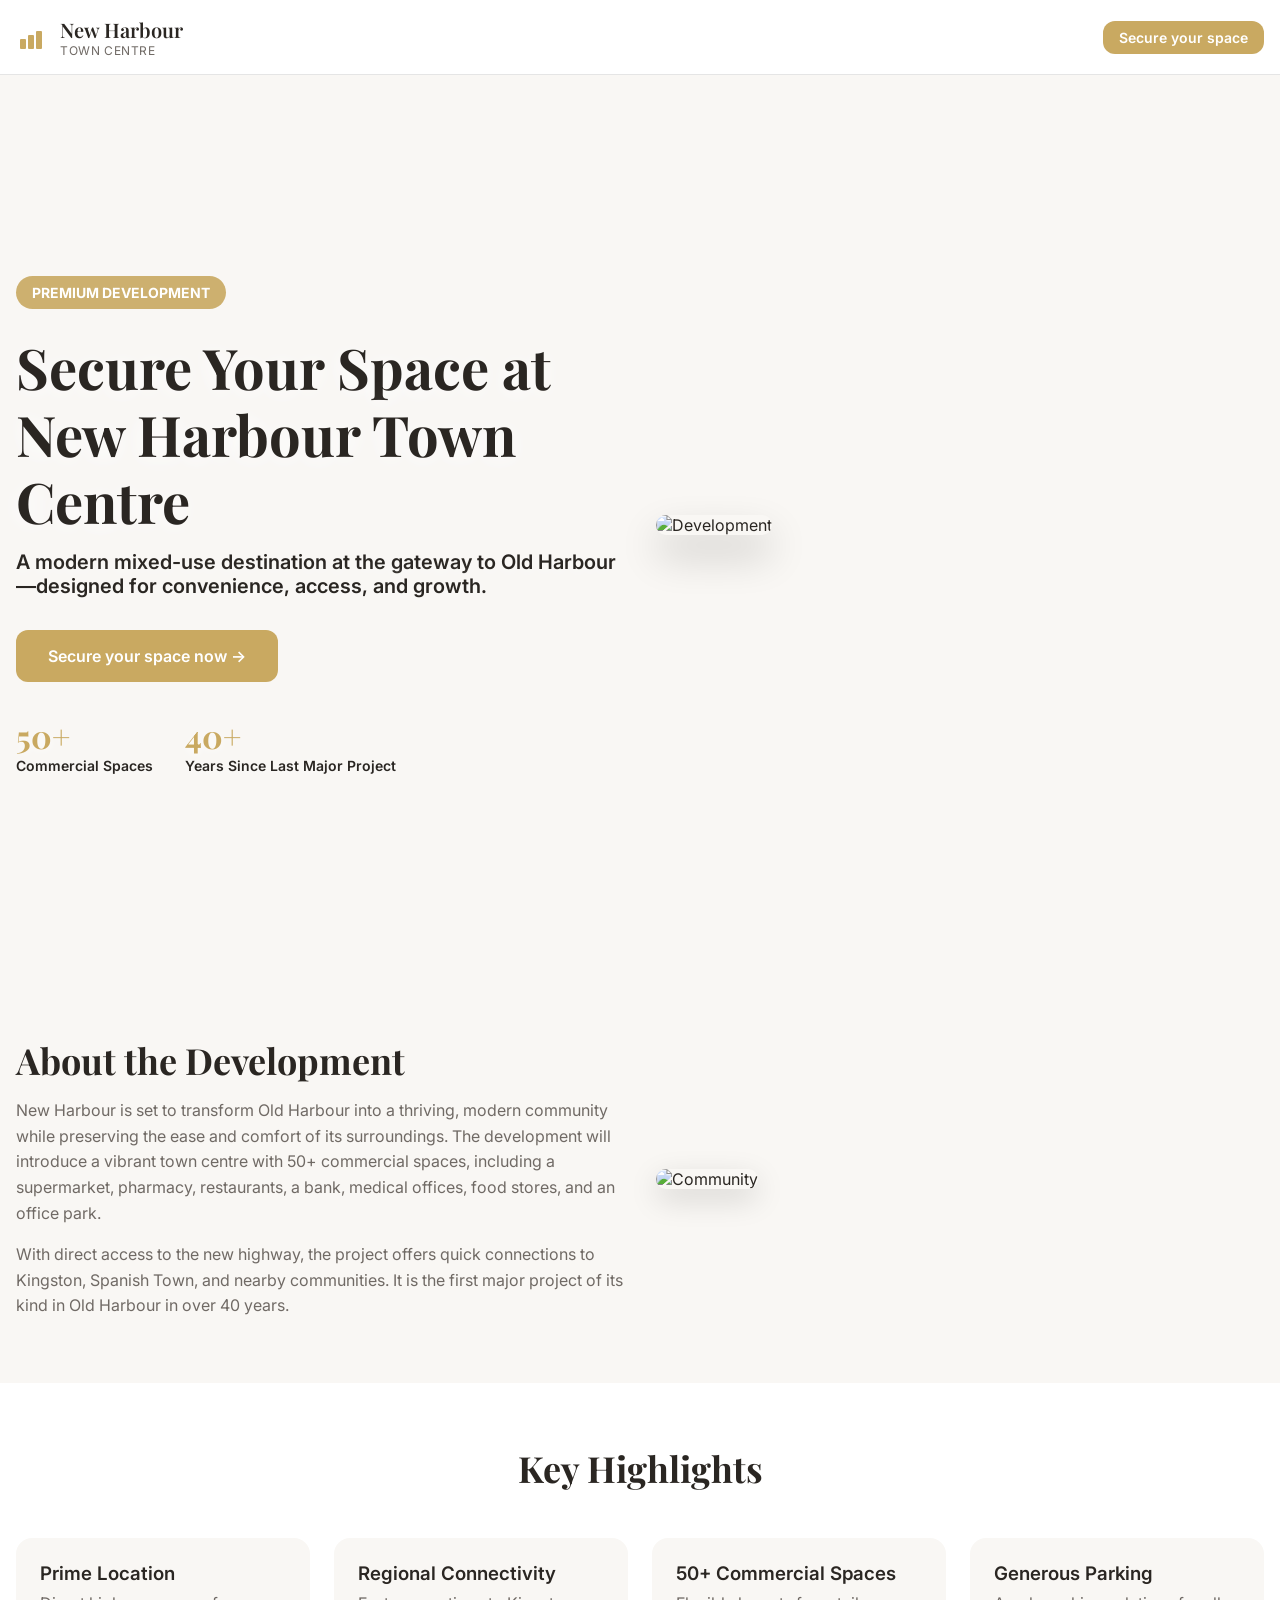
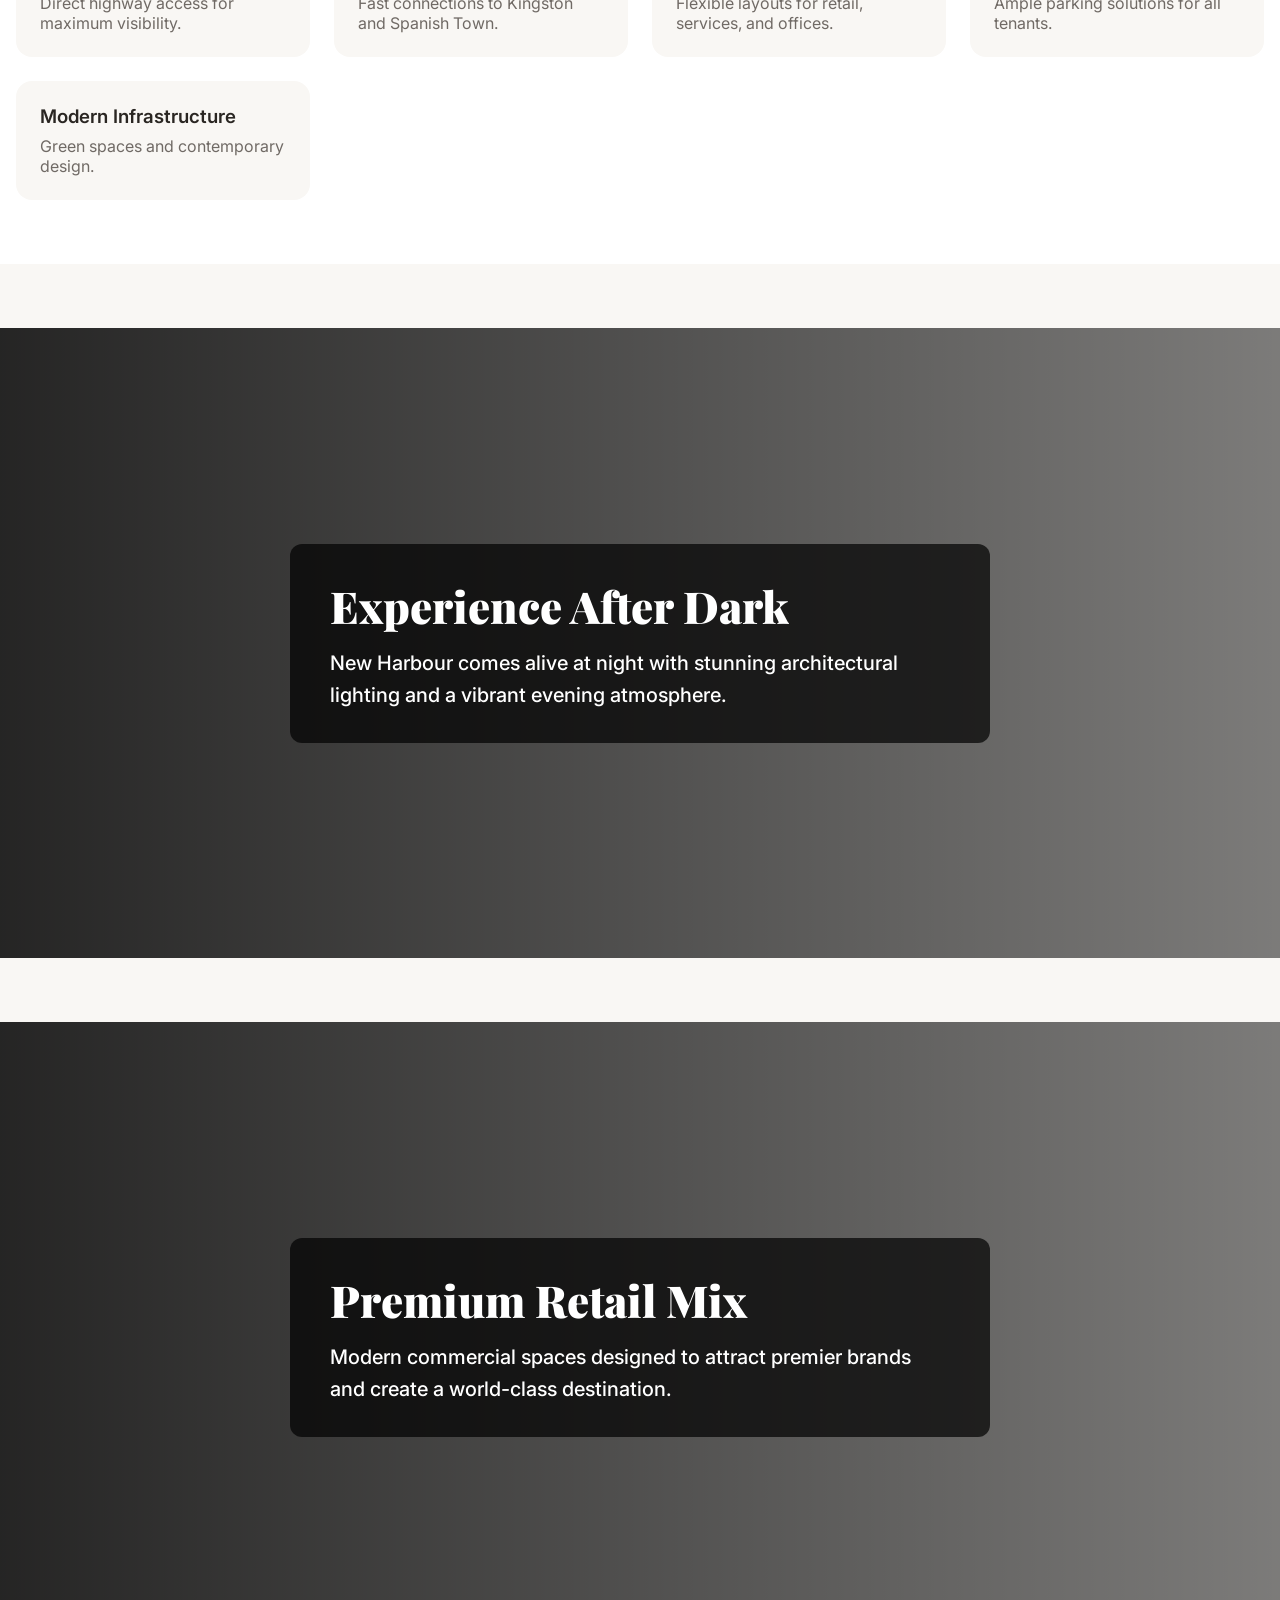
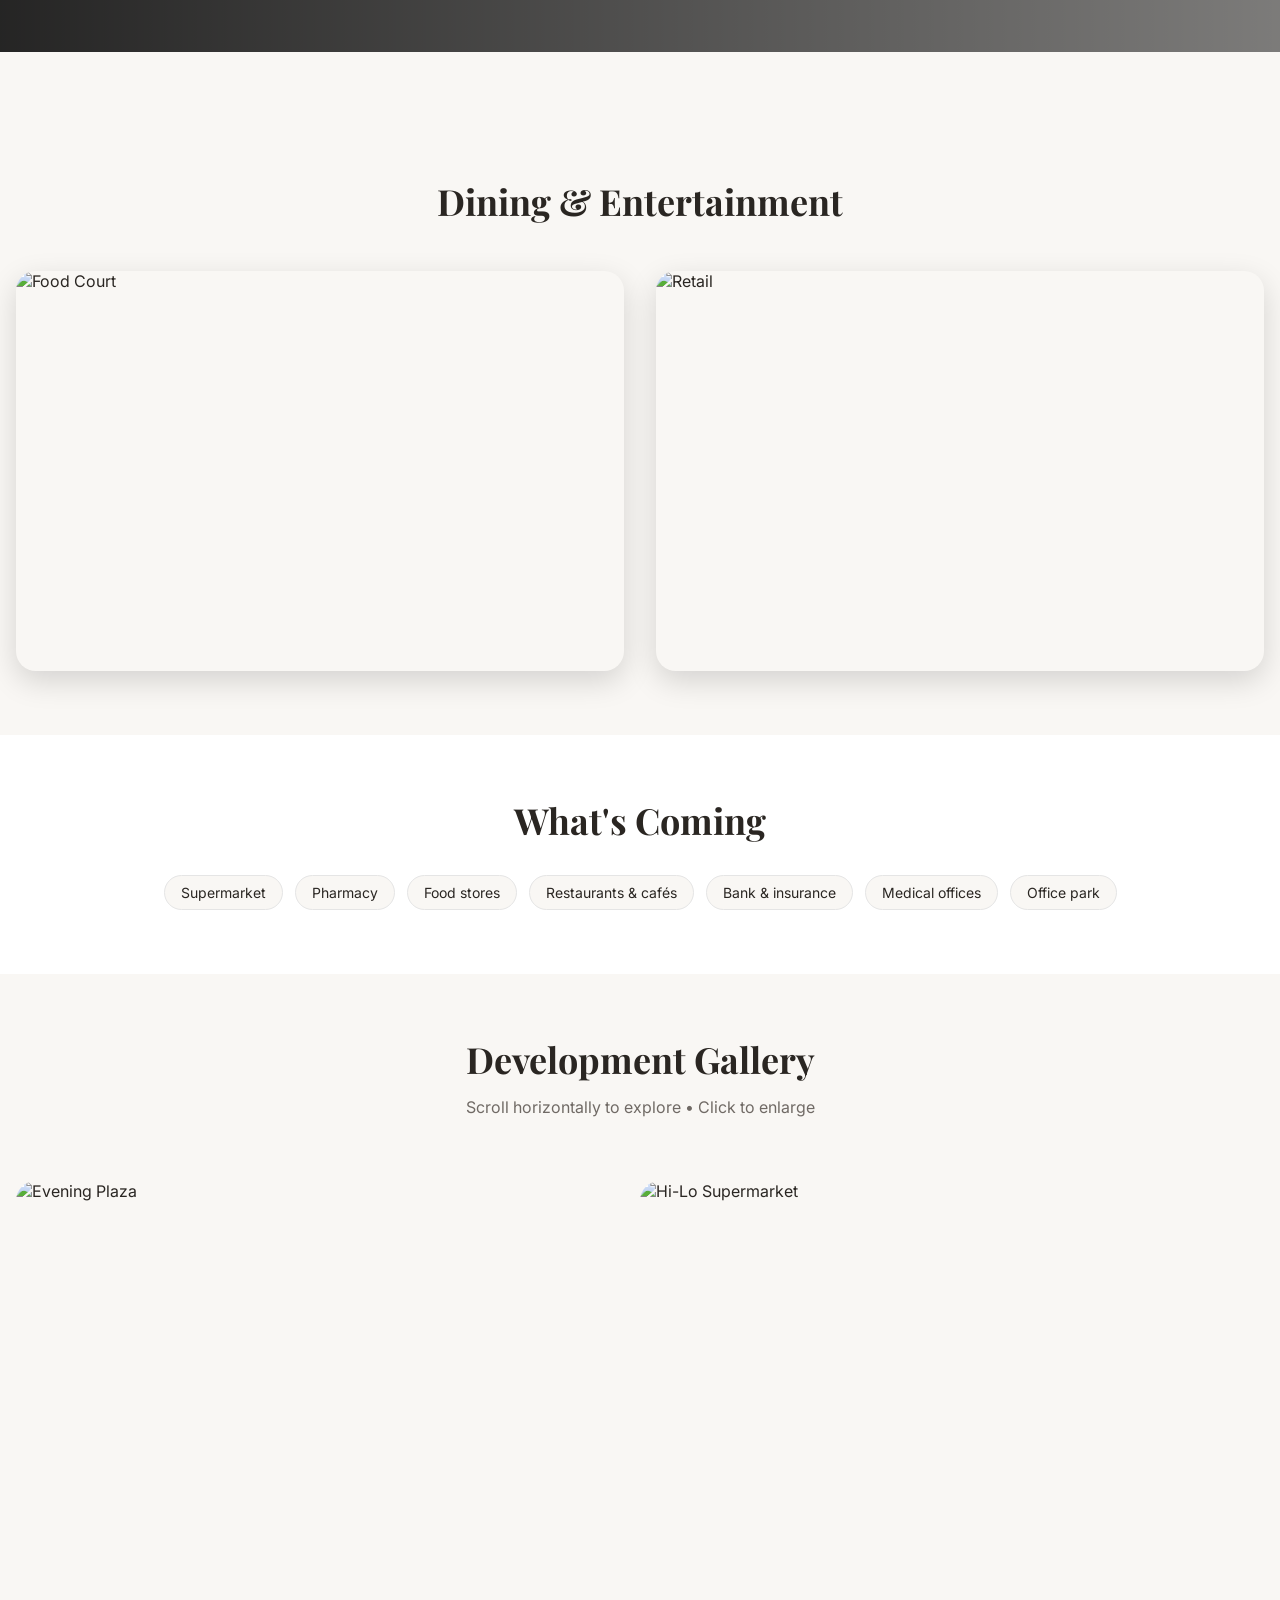
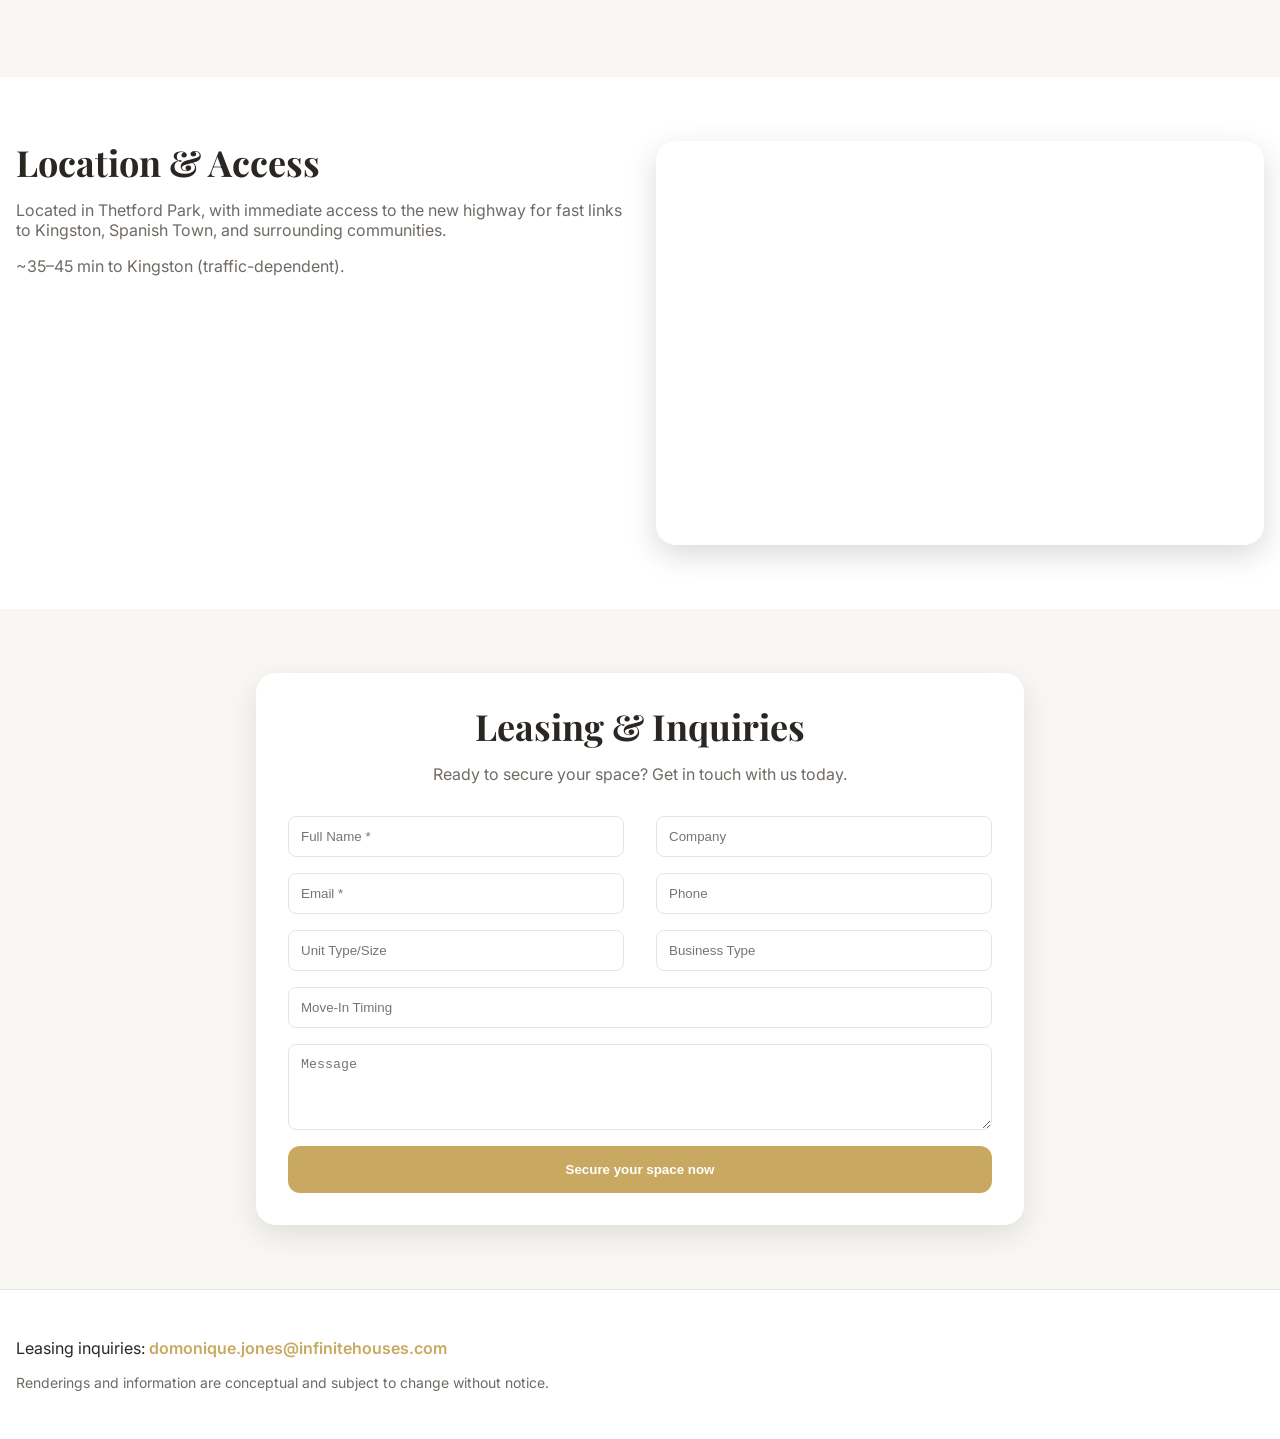
==== index.html @ b0fc3de8 "Rename new-harbour-clean-v3.html to index.html" ====
<!DOCTYPE html>
<html lang="en">
<head>
    <meta charset="UTF-8">
    <meta name="viewport" content="width=device-width, initial-scale=1.0">
    <title>New Harbour Town Centre</title>
    <script src="https://cdn.tailwindcss.com"></script>
    <script src="https://cdnjs.cloudflare.com/ajax/libs/gsap/3.12.2/gsap.min.js"></script>
    <script src="https://cdnjs.cloudflare.com/ajax/libs/gsap/3.12.2/ScrollTrigger.min.js"></script>
    <link href="https://fonts.googleapis.com/css2?family=Playfair+Display:wght@400;600;700&family=Inter:wght@400;500;600;700&display=swap" rel="stylesheet">
    <style>
        * { margin: 0; padding: 0; box-sizing: border-box; }
        body { font-family: 'Inter', sans-serif; background: #f9f7f4; color: #2a2622; overflow-x: hidden; }
        .hero { 
            background: linear-gradient(rgba(249,247,244,0.3), rgba(249,247,244,0.7)), url('https://i.imgur.com/bjuJBS6.jpeg');
            background-size: cover;
            background-position: center;
            min-height: 100vh;
            display: flex;
            align-items: center;
        }
        .container { max-width: 1280px; margin: 0 auto; padding: 0 1rem; }
        .btn { background: #c9a961; color: white; padding: 1rem 2rem; border-radius: 12px; text-decoration: none; display: inline-block; font-weight: 600; transition: all 0.3s; border: none; cursor: pointer; }
        .btn:hover { opacity: 0.9; transform: translateY(-2px); }
        .title { font-family: 'Playfair Display', serif; font-size: 2.5rem; font-weight: 700; margin-bottom: 1rem; line-height: 1.2; }
        @media (min-width: 768px) { .title { font-size: 3.5rem; } }
        .section { padding: 4rem 0; }
        .grid-2 { display: grid; gap: 2rem; grid-template-columns: 1fr; }
        @media (min-width: 768px) { .grid-2 { grid-template-columns: repeat(2, 1fr); } }
        
        .panoramic {
            position: relative;
            min-height: 70vh;
            background-size: cover;
            background-position: center;
            background-attachment: fixed;
            display: flex;
            align-items: center;
            margin: 4rem 0;
        }
        .panoramic::before {
            content: '';
            position: absolute;
            inset: 0;
            background: linear-gradient(to right, rgba(0,0,0,0.85), rgba(0,0,0,0.5));
        }
        .panoramic-content { 
            position: relative; 
            z-index: 2;
            animation: fadeInUp 1s ease-out;
            max-width: 800px;
            background: rgba(0, 0, 0, 0.85);
            padding: 2.5rem;
            border-radius: 16px;
        }
        .panoramic-content .title {
            font-size: 3rem;
            font-weight: 900;
            margin-bottom: 1rem;
            color: #FFFFFF;
            letter-spacing: -0.02em;
            line-height: 1.2;
        }
        .panoramic-content p {
            font-size: 1.4rem;
            line-height: 1.7;
            font-weight: 500;
            color: #FFFFFF;
        }
        @keyframes fadeInUp {
            from {
                opacity: 0;
                transform: translateY(30px);
            }
            to {
                opacity: 1;
                transform: translateY(0);
            }
        }
        
        .scroll-gallery {
            display: flex;
            gap: 1.5rem;
            overflow-x: auto;
            scroll-behavior: smooth;
            padding: 2rem 0;
            scrollbar-width: thin;
            scrollbar-color: #c9a961 #f9f7f4;
        }
        .scroll-gallery::-webkit-scrollbar { height: 8px; }
        .scroll-gallery::-webkit-scrollbar-track { background: #f9f7f4; border-radius: 10px; }
        .scroll-gallery::-webkit-scrollbar-thumb { background: #c9a961; border-radius: 10px; }
        
        .gallery-item {
            flex: 0 0 auto;
            width: 600px;
            height: 400px;
            border-radius: 20px;
            overflow: hidden;
            cursor: pointer;
            transition: transform 0.3s;
        }
        .gallery-item:hover { transform: scale(1.02); }
        .gallery-item img { width: 100%; height: 100%; object-fit: cover; }
        
        .lightbox {
            position: fixed;
            top: 0;
            left: 0;
            width: 100%;
            height: 100%;
            background: rgba(0,0,0,0.95);
            display: none;
            align-items: center;
            justify-content: center;
            z-index: 1000;
        }
        .lightbox.active { display: flex; }
        .lightbox img { max-width: 95vw; max-height: 95vh; border-radius: 12px; }
        .close-lightbox {
            position: absolute;
            top: 2rem;
            right: 2rem;
            background: white;
            color: #2a2622;
            border: none;
            padding: 0.75rem 1.5rem;
            border-radius: 8px;
            cursor: pointer;
            font-weight: 600;
        }
    </style>
</head>
<body>
    <header style="position: sticky; top: 0; z-index: 50; background: rgba(255,255,255,0.95); backdrop-filter: blur(10px); border-bottom: 1px solid #e5e5e5;">
        <div class="container" style="display: flex; justify-content: space-between; align-items: center; padding-top: 1rem; padding-bottom: 1rem;">
            <div style="display: flex; align-items: center; gap: 0.75rem;">
                <svg width="32" height="32" viewBox="0 0 32 32" fill="#c9a961">
                    <rect x="4" y="18" width="6" height="10" rx="1"/>
                    <rect x="12" y="14" width="6" height="14" rx="1"/>
                    <rect x="20" y="10" width="6" height="18" rx="1"/>
                </svg>
                <div>
                    <div style="font-family: 'Playfair Display', serif; font-size: 1.25rem; font-weight: 600;">New Harbour</div>
                    <div style="font-size: 0.75rem; color: #706a65; text-transform: uppercase; letter-spacing: 0.05em;">Town Centre</div>
                </div>
            </div>
            <a href="#inquire" class="btn" style="padding: 0.5rem 1rem; font-size: 0.875rem;">Secure your space</a>
        </div>
    </header>

    <section class="hero">
        <div class="container">
            <div class="grid-2" style="align-items: center;">
                <div>
                    <span style="display: inline-block; background: rgba(201,169,97,0.9); color: white; padding: 0.5rem 1rem; border-radius: 20px; font-size: 0.875rem; font-weight: 700; margin-bottom: 1.5rem;">PREMIUM DEVELOPMENT</span>
                    <h1 class="title" style="color: #2a2622; text-shadow: 0 2px 20px rgba(255,255,255,0.9), 0 4px 40px rgba(255,255,255,0.8);">Secure Your Space at New Harbour Town Centre</h1>
                    <p style="font-size: 1.25rem; color: #2a2622; margin-bottom: 2rem; text-shadow: 0 2px 15px rgba(255,255,255,0.9), 0 4px 30px rgba(255,255,255,0.8); font-weight: 600;">A modern mixed-use destination at the gateway to Old Harbour—designed for convenience, access, and growth.</p>
                    <a href="#inquire" class="btn">Secure your space now →</a>
                    <div style="display: flex; gap: 2rem; margin-top: 2rem; flex-wrap: wrap;">
                        <div><div style="font-size: 2rem; font-weight: 700; color: #c9a961; font-family: 'Playfair Display', serif; text-shadow: 0 2px 10px rgba(255,255,255,0.8);">50+</div><div style="font-size: 0.875rem; color: #2a2622; font-weight: 600; text-shadow: 0 1px 8px rgba(255,255,255,0.9);">Commercial Spaces</div></div>
                        <div><div style="font-size: 2rem; font-weight: 700; color: #c9a961; font-family: 'Playfair Display', serif; text-shadow: 0 2px 10px rgba(255,255,255,0.8);">40+</div><div style="font-size: 0.875rem; color: #2a2622; font-weight: 600; text-shadow: 0 1px 8px rgba(255,255,255,0.9);">Years Since Last Major Project</div></div>
                    </div>
                </div>
                <div>
                    <img src="https://i.imgur.com/bjuJBS6.jpeg" alt="Development" style="width: 100%; height: auto; border-radius: 20px; box-shadow: 0 20px 40px rgba(0,0,0,0.2);">
                </div>
            </div>
        </div>
    </section>

    <section id="about" class="section">
        <div class="container">
            <div class="grid-2" style="align-items: center;">
                <div>
                    <h2 class="title" style="font-size: 2.25rem;">About the Development</h2>
                    <p style="color: #706a65; margin-bottom: 1rem; line-height: 1.6;">New Harbour is set to transform Old Harbour into a thriving, modern community while preserving the ease and comfort of its surroundings. The development will introduce a vibrant town centre with 50+ commercial spaces, including a supermarket, pharmacy, restaurants, a bank, medical offices, food stores, and an office park.</p>
                    <p style="color: #706a65; line-height: 1.6;">With direct access to the new highway, the project offers quick connections to Kingston, Spanish Town, and nearby communities. It is the first major project of its kind in Old Harbour in over 40 years.</p>
                </div>
                <div>
                    <img src="https://i.imgur.com/dpBvlhc.jpeg" alt="Community" style="width: 100%; height: 400px; object-fit: cover; border-radius: 20px; box-shadow: 0 10px 30px rgba(0,0,0,0.15);">
                </div>
            </div>
        </div>
    </section>

    <section class="section" style="background: white;">
        <div class="container">
            <h2 class="title" style="text-align: center; font-size: 2.25rem; margin-bottom: 3rem;">Key Highlights</h2>
            <div style="display: grid; gap: 1.5rem; grid-template-columns: repeat(auto-fit, minmax(280px, 1fr));">
                <div style="background: #f9f7f4; padding: 1.5rem; border-radius: 16px;"><h3 style="font-weight: 600; margin-bottom: 0.5rem;">Prime Location</h3><p style="color: #706a65;">Direct highway access for maximum visibility.</p></div>
                <div style="background: #f9f7f4; padding: 1.5rem; border-radius: 16px;"><h3 style="font-weight: 600; margin-bottom: 0.5rem;">Regional Connectivity</h3><p style="color: #706a65;">Fast connections to Kingston and Spanish Town.</p></div>
                <div style="background: #f9f7f4; padding: 1.5rem; border-radius: 16px;"><h3 style="font-weight: 600; margin-bottom: 0.5rem;">50+ Commercial Spaces</h3><p style="color: #706a65;">Flexible layouts for retail, services, and offices.</p></div>
                <div style="background: #f9f7f4; padding: 1.5rem; border-radius: 16px;"><h3 style="font-weight: 600; margin-bottom: 0.5rem;">Generous Parking</h3><p style="color: #706a65;">Ample parking solutions for all tenants.</p></div>
                <div style="background: #f9f7f4; padding: 1.5rem; border-radius: 16px;"><h3 style="font-weight: 600; margin-bottom: 0.5rem;">Modern Infrastructure</h3><p style="color: #706a65;">Green spaces and contemporary design.</p></div>
            </div>
        </div>
    </section>

    <section class="panoramic" style="background-image: url('https://i.imgur.com/SO4q2fN.jpeg');">
        <div class="panoramic-overlay"></div>
        <div class="container" style="position: relative; z-index: 2;">
            <div style="background: rgba(0,0,0,0.7); padding: 2rem 2.5rem; border-radius: 12px; max-width: 700px; display: inline-block;">
                <h2 style="font-family: 'Playfair Display', serif; font-size: 2.75rem; font-weight: 900; margin-bottom: 0.75rem; color: #FFFFFF;">Experience After Dark</h2>
                <p style="font-size: 1.25rem; line-height: 1.6; font-weight: 500; color: #FFFFFF;">New Harbour comes alive at night with stunning architectural lighting and a vibrant evening atmosphere.</p>
            </div>
        </div>
    </section>

    <section class="panoramic" style="background-image: url('https://i.imgur.com/4U3v3LO.jpeg');">
        <div class="panoramic-overlay"></div>
        <div class="container" style="position: relative; z-index: 2;">
            <div style="background: rgba(0,0,0,0.7); padding: 2rem 2.5rem; border-radius: 12px; max-width: 700px; display: inline-block;">
                <h2 style="font-family: 'Playfair Display', serif; font-size: 2.75rem; font-weight: 900; margin-bottom: 0.75rem; color: #FFFFFF;">Premium Retail Mix</h2>
                <p style="font-size: 1.25rem; line-height: 1.6; font-weight: 500; color: #FFFFFF;">Modern commercial spaces designed to attract premier brands and create a world-class destination.</p>
            </div>
        </div>
    </section>

    <section class="section">
        <div class="container">
            <h2 class="title" style="text-align: center; font-size: 2.25rem; margin-bottom: 3rem;">Dining & Entertainment</h2>
            <div class="grid-2">
                <div style="border-radius: 20px; overflow: hidden; box-shadow: 0 10px 30px rgba(0,0,0,0.15);">
                    <img src="https://i.imgur.com/sShbGdZ.png" alt="Food Court" style="width: 100%; height: 100%; object-fit: cover; min-height: 400px;">
                </div>
                <div style="border-radius: 20px; overflow: hidden; box-shadow: 0 10px 30px rgba(0,0,0,0.15);">
                    <img src="https://i.imgur.com/ctjpI7V.jpeg" alt="Retail" style="width: 100%; height: 100%; object-fit: cover; min-height: 400px;">
                </div>
            </div>
        </div>
    </section>

    <section class="section" style="background: white;">
        <div class="container">
            <h2 class="title" style="text-align: center; font-size: 2.25rem; margin-bottom: 2rem;">What's Coming</h2>
            <div style="display: flex; flex-wrap: wrap; justify-content: center; gap: 0.75rem;">
                <span style="background: #f9f7f4; padding: 0.5rem 1rem; border-radius: 20px; font-size: 0.875rem; border: 1px solid #e5e5e5;">Supermarket</span>
                <span style="background: #f9f7f4; padding: 0.5rem 1rem; border-radius: 20px; font-size: 0.875rem; border: 1px solid #e5e5e5;">Pharmacy</span>
                <span style="background: #f9f7f4; padding: 0.5rem 1rem; border-radius: 20px; font-size: 0.875rem; border: 1px solid #e5e5e5;">Food stores</span>
                <span style="background: #f9f7f4; padding: 0.5rem 1rem; border-radius: 20px; font-size: 0.875rem; border: 1px solid #e5e5e5;">Restaurants & cafés</span>
                <span style="background: #f9f7f4; padding: 0.5rem 1rem; border-radius: 20px; font-size: 0.875rem; border: 1px solid #e5e5e5;">Bank & insurance</span>
                <span style="background: #f9f7f4; padding: 0.5rem 1rem; border-radius: 20px; font-size: 0.875rem; border: 1px solid #e5e5e5;">Medical offices</span>
                <span style="background: #f9f7f4; padding: 0.5rem 1rem; border-radius: 20px; font-size: 0.875rem; border: 1px solid #e5e5e5;">Office park</span>
            </div>
        </div>
    </section>

    <section id="gallery" class="section">
        <div class="container">
            <h2 class="title" style="text-align: center; font-size: 2.25rem; margin-bottom: 1rem;">Development Gallery</h2>
            <p style="text-align: center; color: #706a65; margin-bottom: 2rem;">Scroll horizontally to explore • Click to enlarge</p>
            <div class="scroll-gallery">
                <div class="gallery-item" onclick="openLightbox(0)"><img src="https://i.imgur.com/XNMHFIQ.png" alt="Evening Plaza"></div>
                <div class="gallery-item" onclick="openLightbox(1)"><img src="https://i.imgur.com/SRapfPJ.jpeg" alt="Hi-Lo Supermarket"></div>
                <div class="gallery-item" onclick="openLightbox(2)"><img src="https://i.imgur.com/BZzrTht.png" alt="Restaurant Area"></div>
                <div class="gallery-item" onclick="openLightbox(3)"><img src="https://i.imgur.com/0p8kYIY.jpeg" alt="Retail Plaza"></div>
                <div class="gallery-item" onclick="openLightbox(4)"><img src="https://i.imgur.com/E1qkv7E.jpeg" alt="Commercial Walkway"></div>
                <div class="gallery-item" onclick="openLightbox(5)"><img src="https://i.imgur.com/nNzG443.png" alt="Food Court"></div>
                <div class="gallery-item" onclick="openLightbox(6)"><img src="https://i.imgur.com/SO4q2fN.jpeg" alt="Night View"></div>
                <div class="gallery-item" onclick="openLightbox(7)"><img src="https://i.imgur.com/4U3v3LO.jpeg" alt="Retail Mix"></div>
                <div class="gallery-item" onclick="openLightbox(8)"><img src="https://i.imgur.com/sShbGdZ.png" alt="Food Court Evening"></div>
                <div class="gallery-item" onclick="openLightbox(9)"><img src="https://i.imgur.com/ctjpI7V.jpeg" alt="Retail Evening"></div>
                <div class="gallery-item" onclick="openLightbox(10)"><img src="https://i.imgur.com/dpBvlhc.jpeg" alt="Community"></div>
            </div>
        </div>
    </section>

    <section class="section" style="background: white;">
        <div class="container">
            <div class="grid-2">
                <div>
                    <h2 class="title" style="font-size: 2.25rem;">Location & Access</h2>
                    <p style="color: #706a65; margin-bottom: 1rem;">Located in Thetford Park, with immediate access to the new highway for fast links to Kingston, Spanish Town, and surrounding communities.</p>
                    <p style="color: #706a65;">~35–45 min to Kingston (traffic-dependent).</p>
                </div>
                <div style="border-radius: 20px; overflow: hidden; box-shadow: 0 10px 30px rgba(0,0,0,0.15);">
                    <iframe width="100%" height="400" style="border: 0;" src="https://www.google.com/maps/embed?pb=!1m18!1m12!1m3!1d15293!2d-76.9!3d17.95!2m3!1f0!2f0!3f0!3m2!1i1024!2i768!4f13.1!3m3!1m2!1s0x8edb3e123456789%3A0x123456789!2sOld%20Harbour%2C%20Jamaica!5e0!3m2!1sen!2sus"></iframe>
                </div>
            </div>
        </div>
    </section>

    <section id="inquire" class="section">
        <div class="container" style="max-width: 800px;">
            <div style="background: white; padding: 2rem; border-radius: 20px; box-shadow: 0 10px 30px rgba(0,0,0,0.1);">
                <h2 class="title" style="text-align: center; font-size: 2.25rem;">Leasing & Inquiries</h2>
                <p style="text-align: center; color: #706a65; margin-bottom: 2rem;">Ready to secure your space? Get in touch with us today.</p>
                <form style="display: grid; gap: 1rem;">
                    <div class="grid-2">
                        <input type="text" placeholder="Full Name *" required style="padding: 0.75rem; border: 1px solid #e5e5e5; border-radius: 8px;">
                        <input type="text" placeholder="Company" style="padding: 0.75rem; border: 1px solid #e5e5e5; border-radius: 8px;">
                    </div>
                    <div class="grid-2">
                        <input type="email" placeholder="Email *" required style="padding: 0.75rem; border: 1px solid #e5e5e5; border-radius: 8px;">
                        <input type="tel" placeholder="Phone" style="padding: 0.75rem; border: 1px solid #e5e5e5; border-radius: 8px;">
                    </div>
                    <div class="grid-2">
                        <input type="text" placeholder="Unit Type/Size" style="padding: 0.75rem; border: 1px solid #e5e5e5; border-radius: 8px;">
                        <input type="text" placeholder="Business Type" style="padding: 0.75rem; border: 1px solid #e5e5e5; border-radius: 8px;">
                    </div>
                    <input type="text" placeholder="Move-In Timing" style="padding: 0.75rem; border: 1px solid #e5e5e5; border-radius: 8px;">
                    <textarea placeholder="Message" rows="4" style="padding: 0.75rem; border: 1px solid #e5e5e5; border-radius: 8px;"></textarea>
                    <button type="submit" class="btn">Secure your space now</button>
                </form>
            </div>
        </div>
    </section>

    <footer style="background: white; padding: 3rem 0; border-top: 1px solid #e5e5e5;">
        <div class="container">
            <p style="margin-bottom: 1rem;">Leasing inquiries: <a href="mailto:domonique.jones@infinitehouses.com" style="color: #c9a961; font-weight: 600; text-decoration: none;">domonique.jones@infinitehouses.com</a></p>
            <p style="font-size: 0.875rem; color: #706a65;">Renderings and information are conceptual and subject to change without notice.</p>
        </div>
    </footer>

    <div id="lightbox" class="lightbox" onclick="closeLightbox()">
        <button class="close-lightbox" onclick="closeLightbox()">Close ✕</button>
        <img id="lightboxImg" src="" alt="Gallery">
    </div>

    <script>
        const images = [
            'https://i.imgur.com/XNMHFIQ.png',
            'https://i.imgur.com/SRapfPJ.jpeg',
            'https://i.imgur.com/BZzrTht.png',
            'https://i.imgur.com/0p8kYIY.jpeg',
            'https://i.imgur.com/E1qkv7E.jpeg',
            'https://i.imgur.com/nNzG443.png',
            'https://i.imgur.com/SO4q2fN.jpeg',
            'https://i.imgur.com/4U3v3LO.jpeg',
            'https://i.imgur.com/sShbGdZ.png',
            'https://i.imgur.com/ctjpI7V.jpeg',
            'https://i.imgur.com/dpBvlhc.jpeg'
        ];

        function openLightbox(i) {
            document.getElementById('lightbox').classList.add('active');
            document.getElementById('lightboxImg').src = images[i];
        }

        function closeLightbox() {
            document.getElementById('lightbox').classList.remove('active');
        }

        document.addEventListener('keydown', (e) => {
            if (e.key === 'Escape') closeLightbox();
        });

        document.querySelectorAll('a[href^="#"]').forEach(a => {
            a.addEventListener('click', function (e) {
                e.preventDefault();
                const t = document.querySelector(this.getAttribute('href'));
                if (t) t.scrollIntoView({ behavior: 'smooth' });
            });
        });

        if (typeof gsap !== 'undefined' && typeof ScrollTrigger !== 'undefined') {
            gsap.registerPlugin(ScrollTrigger);
            window.addEventListener('load', () => {
                // Parallax más pronunciado en secciones panorámicas
                gsap.utils.toArray('.panoramic').forEach(section => {
                    gsap.to(section, {
                        backgroundPositionY: '30%',
                        ease: 'none',
                        scrollTrigger: {
                            trigger: section,
                            start: 'top bottom',
                            end: 'bottom top',
                            scrub: 1
                        }
                    });
                });

                // Fade in para el contenido de las secciones panorámicas
                gsap.utils.toArray('.panoramic-content').forEach(content => {
                    gsap.from(content, {
                        y: 80,
                        opacity: 0,
                        duration: 1.2,
                        ease: 'power3.out',
                        scrollTrigger: {
                            trigger: content,
                            start: 'top 80%',
                            toggleActions: 'play none none reverse'
                        }
                    });
                });
            });
        }
    </script>
</body>
</html>
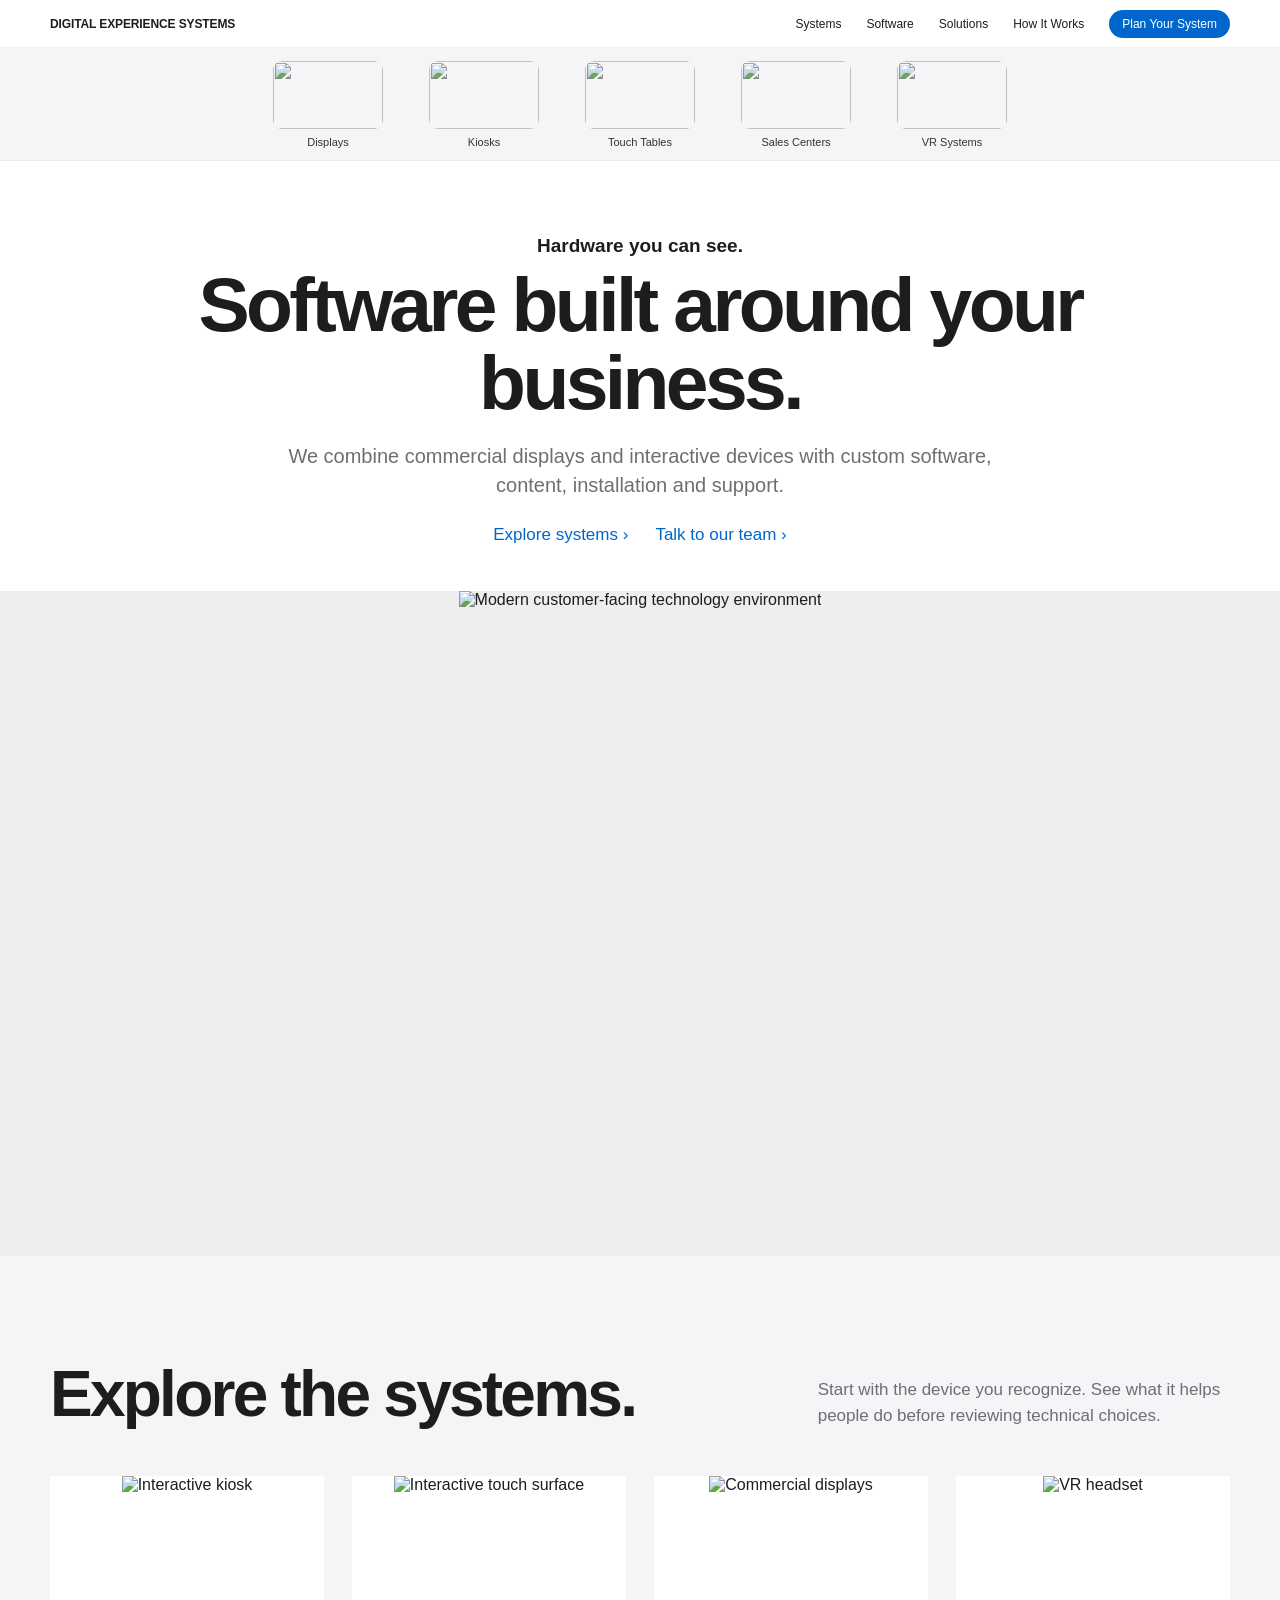
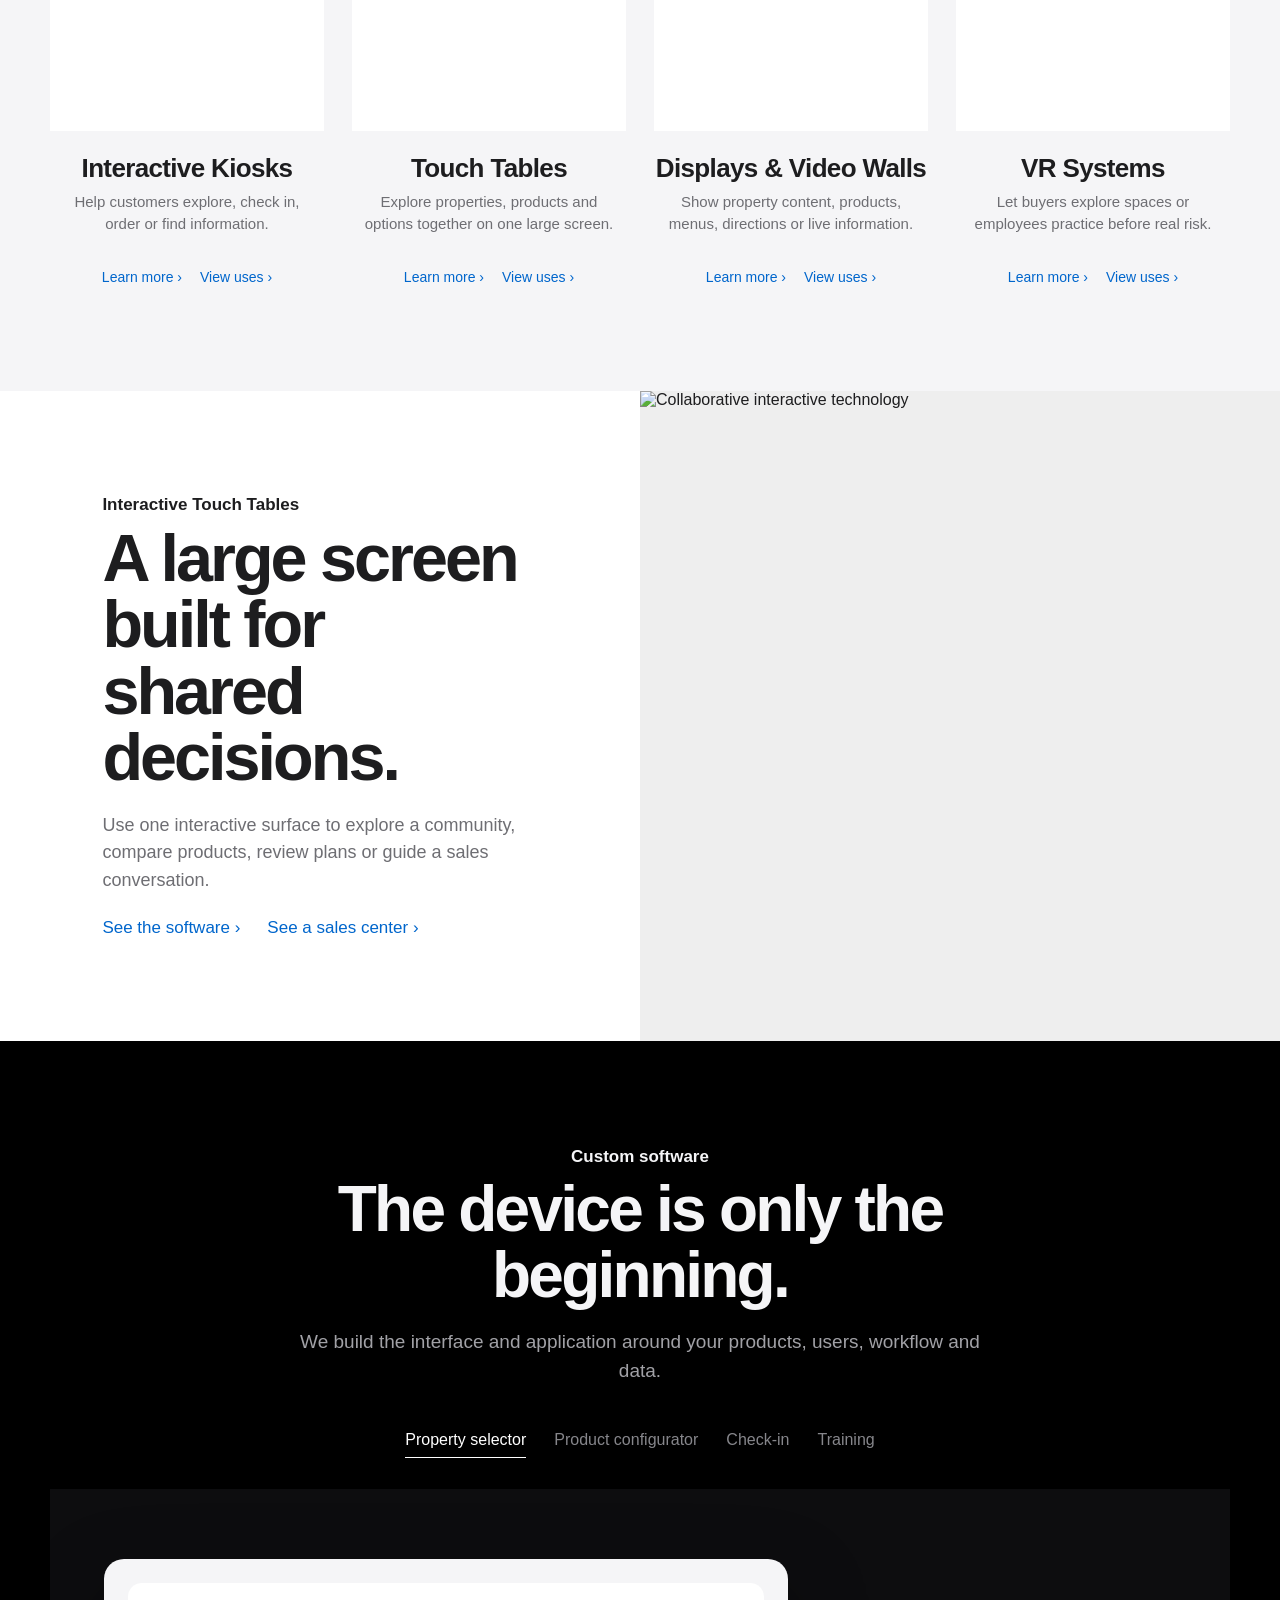
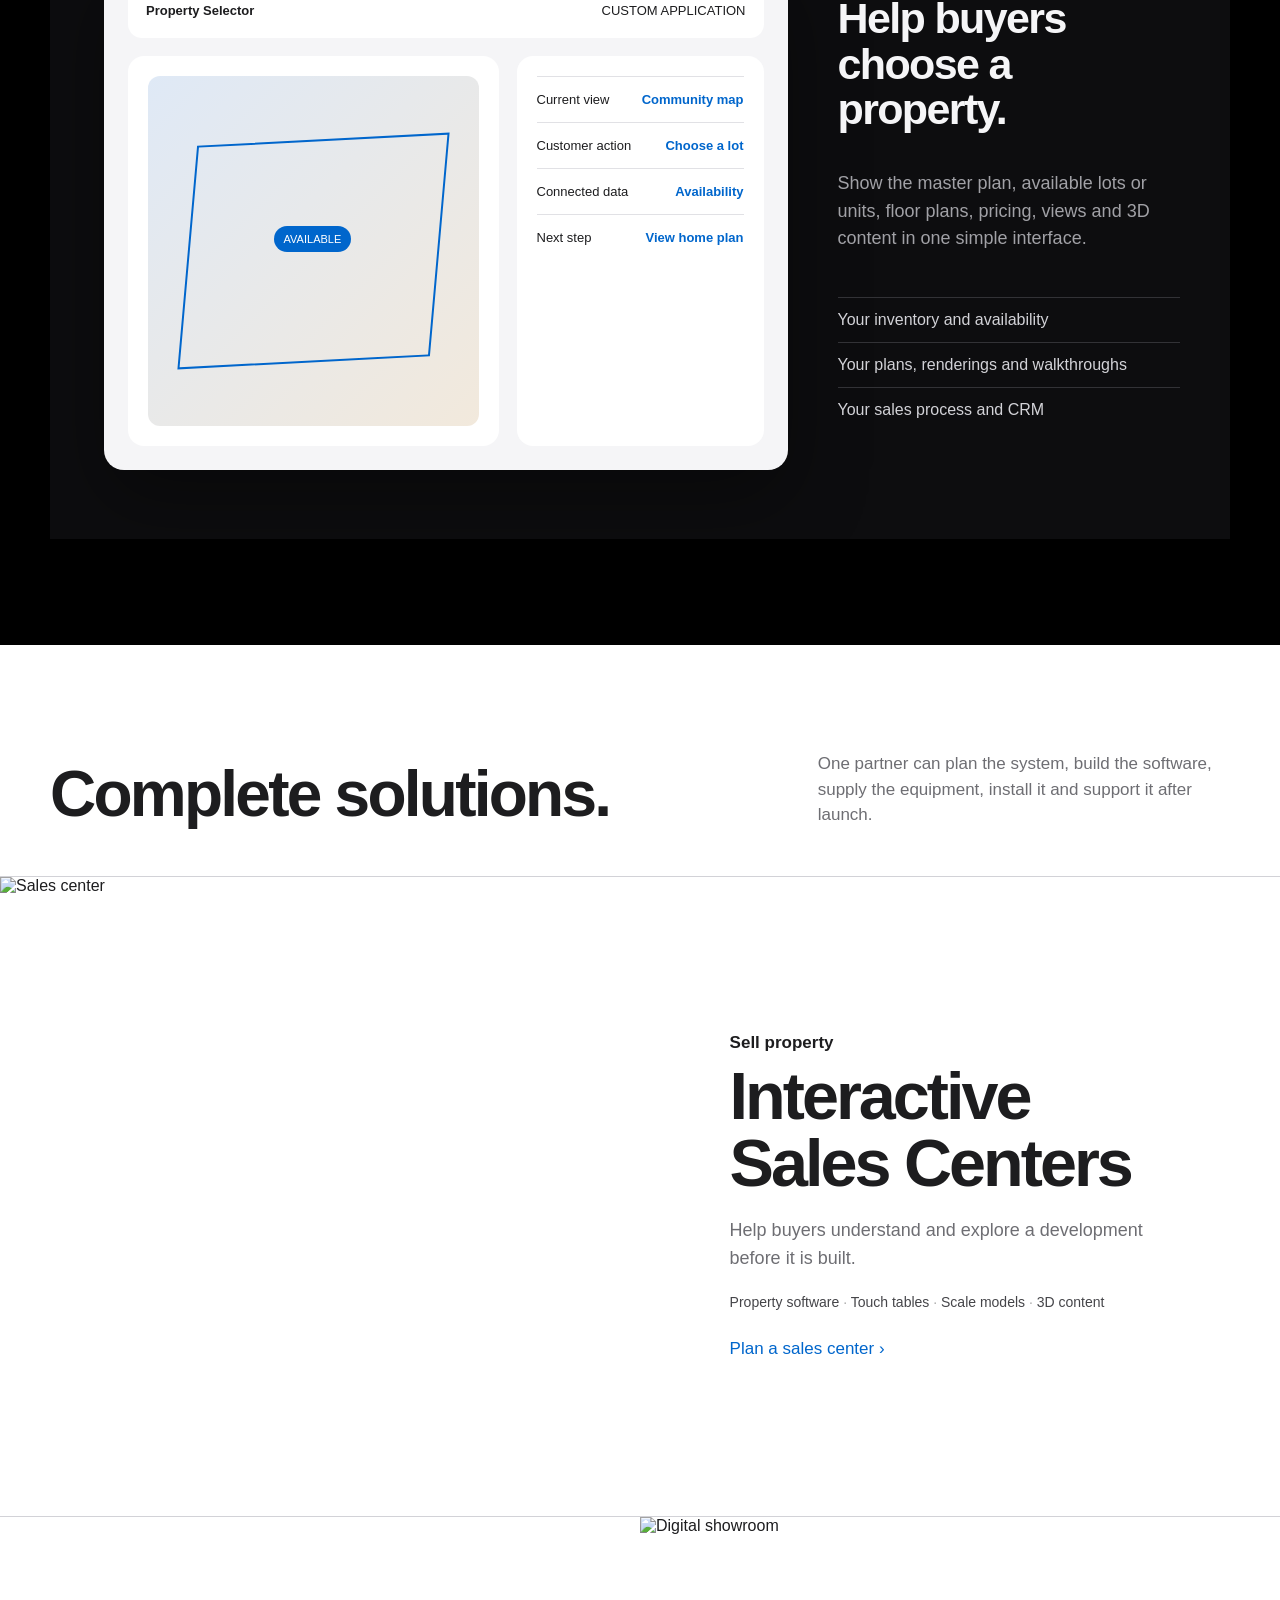
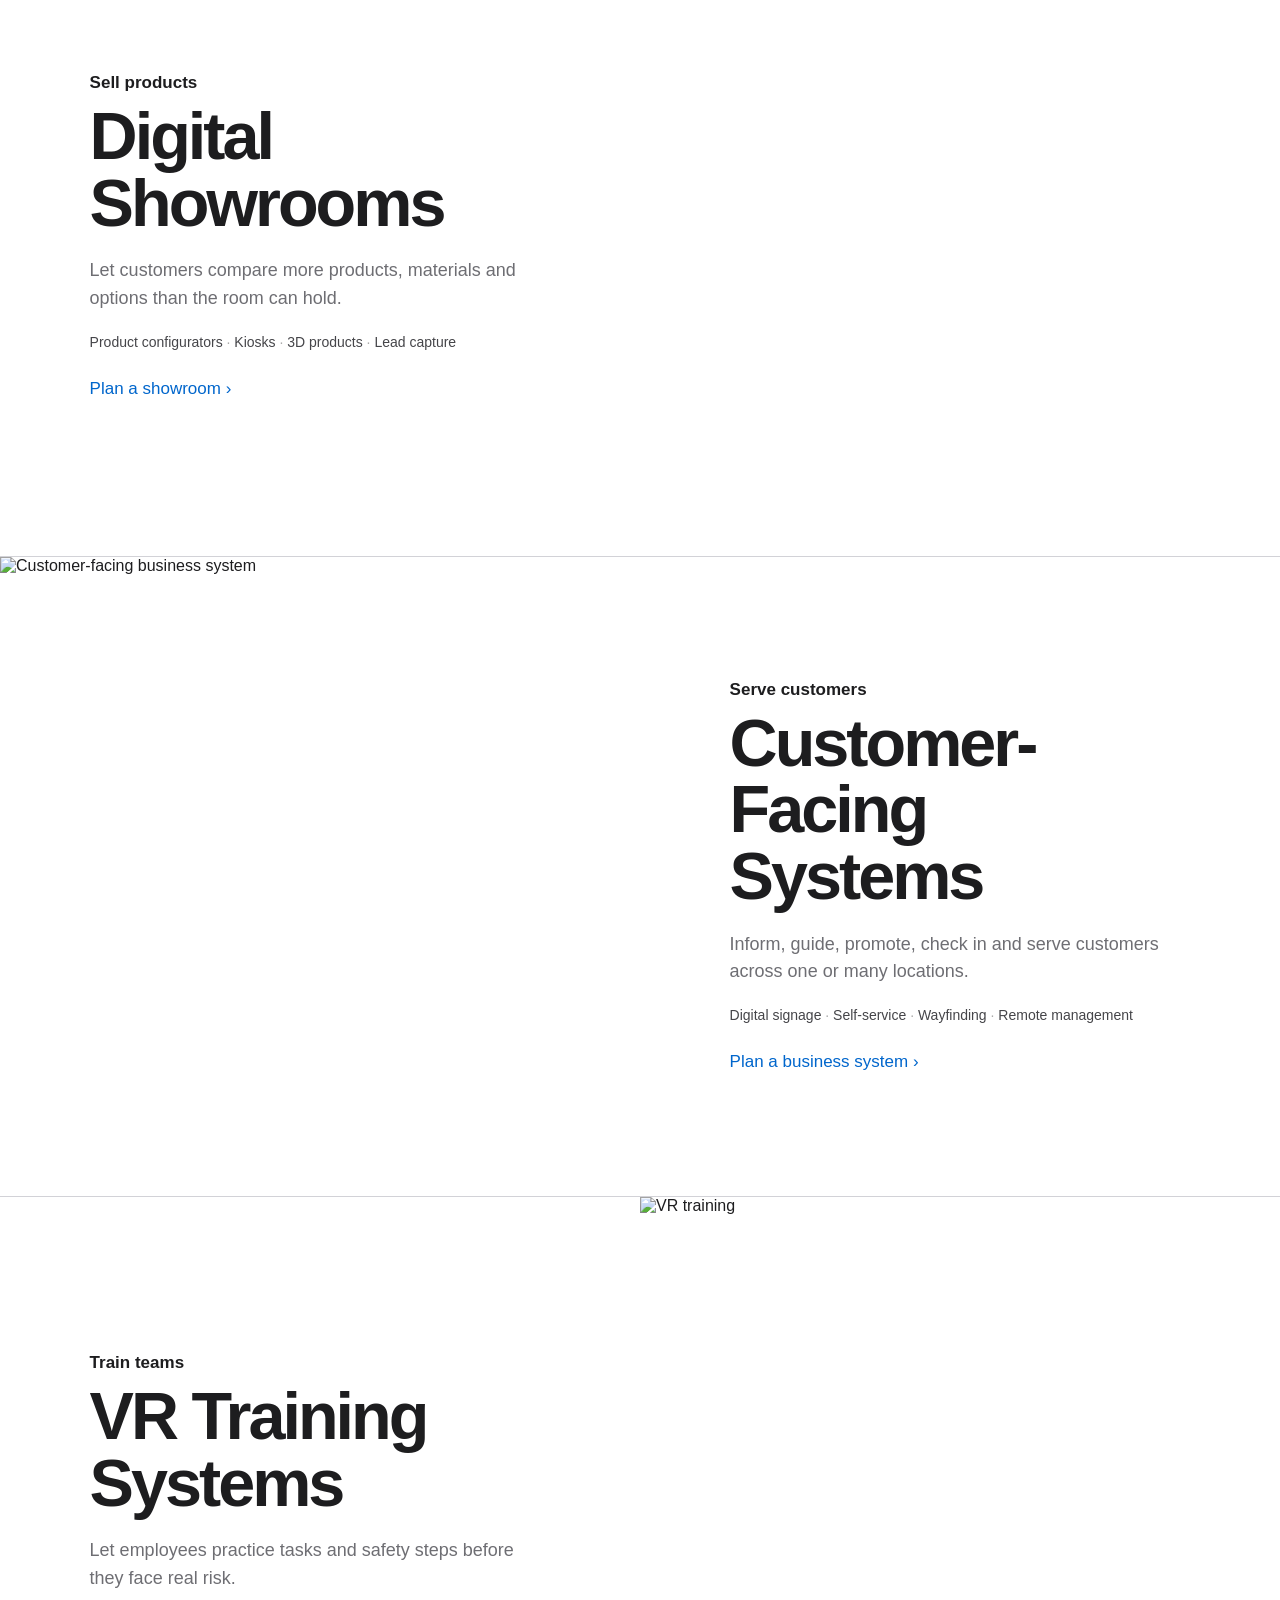
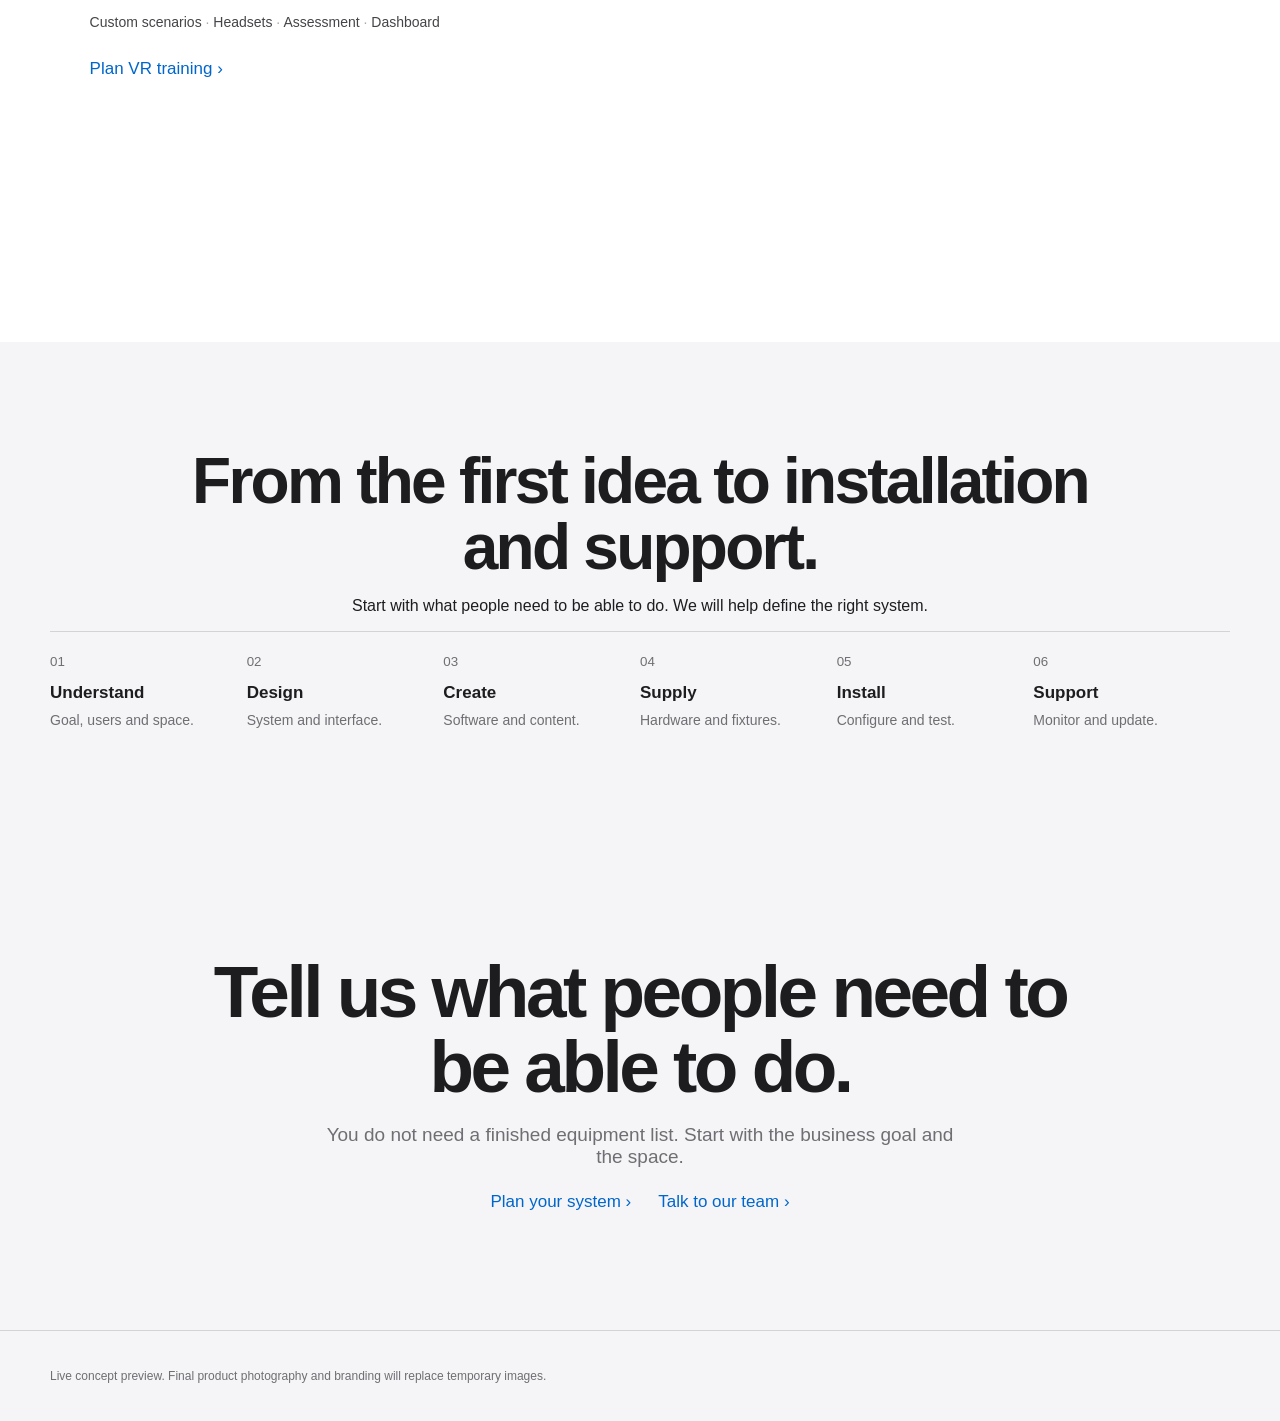
==== commit 1722fc22: "Publish live digital experience systems concept" ====
--- a/index.html
+++ b/index.html
@@ -1,393 +1,54 @@
-<!DOCTYPE html>
+<!doctype html>
 <html lang="en">
 <head>
-    <meta charset="UTF-8">
-    <meta name="viewport" content="width=device-width, initial-scale=1.0">
-    <title>New Harbour Town Centre</title>
-    <script src="https://cdn.tailwindcss.com"></script>
-    <script src="https://cdnjs.cloudflare.com/ajax/libs/gsap/3.12.2/gsap.min.js"></script>
-    <script src="https://cdnjs.cloudflare.com/ajax/libs/gsap/3.12.2/ScrollTrigger.min.js"></script>
-    <link href="https://fonts.googleapis.com/css2?family=Playfair+Display:wght@400;600;700&family=Inter:wght@400;500;600;700&display=swap" rel="stylesheet">
-    <style>
-        * { margin: 0; padding: 0; box-sizing: border-box; }
-        body { font-family: 'Inter', sans-serif; background: #f9f7f4; color: #2a2622; overflow-x: hidden; }
-        .hero { 
-            background: linear-gradient(rgba(249,247,244,0.3), rgba(249,247,244,0.7)), url('https://i.imgur.com/bjuJBS6.jpeg');
-            background-size: cover;
-            background-position: center;
-            min-height: 100vh;
-            display: flex;
-            align-items: center;
-        }
-        .container { max-width: 1280px; margin: 0 auto; padding: 0 1rem; }
-        .btn { background: #c9a961; color: white; padding: 1rem 2rem; border-radius: 12px; text-decoration: none; display: inline-block; font-weight: 600; transition: all 0.3s; border: none; cursor: pointer; }
-        .btn:hover { opacity: 0.9; transform: translateY(-2px); }
-        .title { font-family: 'Playfair Display', serif; font-size: 2.5rem; font-weight: 700; margin-bottom: 1rem; line-height: 1.2; }
-        @media (min-width: 768px) { .title { font-size: 3.5rem; } }
-        .section { padding: 4rem 0; }
-        .grid-2 { display: grid; gap: 2rem; grid-template-columns: 1fr; }
-        @media (min-width: 768px) { .grid-2 { grid-template-columns: repeat(2, 1fr); } }
-        
-        .panoramic {
-            position: relative;
-            min-height: 70vh;
-            background-size: cover;
-            background-position: center;
-            background-attachment: fixed;
-            display: flex;
-            align-items: center;
-            margin: 4rem 0;
-        }
-        .panoramic::before {
-            content: '';
-            position: absolute;
-            inset: 0;
-            background: linear-gradient(to right, rgba(0,0,0,0.85), rgba(0,0,0,0.5));
-        }
-        .panoramic-content { 
-            position: relative; 
-            z-index: 2;
-            animation: fadeInUp 1s ease-out;
-            max-width: 800px;
-            background: rgba(0, 0, 0, 0.85);
-            padding: 2.5rem;
-            border-radius: 16px;
-        }
-        .panoramic-content .title {
-            font-size: 3rem;
-            font-weight: 900;
-            margin-bottom: 1rem;
-            color: #FFFFFF;
-            letter-spacing: -0.02em;
-            line-height: 1.2;
-        }
-        .panoramic-content p {
-            font-size: 1.4rem;
-            line-height: 1.7;
-            font-weight: 500;
-            color: #FFFFFF;
-        }
-        @keyframes fadeInUp {
-            from {
-                opacity: 0;
-                transform: translateY(30px);
-            }
-            to {
-                opacity: 1;
-                transform: translateY(0);
-            }
-        }
-        
-        .scroll-gallery {
-            display: flex;
-            gap: 1.5rem;
-            overflow-x: auto;
-            scroll-behavior: smooth;
-            padding: 2rem 0;
-            scrollbar-width: thin;
-            scrollbar-color: #c9a961 #f9f7f4;
-        }
-        .scroll-gallery::-webkit-scrollbar { height: 8px; }
-        .scroll-gallery::-webkit-scrollbar-track { background: #f9f7f4; border-radius: 10px; }
-        .scroll-gallery::-webkit-scrollbar-thumb { background: #c9a961; border-radius: 10px; }
-        
-        .gallery-item {
-            flex: 0 0 auto;
-            width: 600px;
-            height: 400px;
-            border-radius: 20px;
-            overflow: hidden;
-            cursor: pointer;
-            transition: transform 0.3s;
-        }
-        .gallery-item:hover { transform: scale(1.02); }
-        .gallery-item img { width: 100%; height: 100%; object-fit: cover; }
-        
-        .lightbox {
-            position: fixed;
-            top: 0;
-            left: 0;
-            width: 100%;
-            height: 100%;
-            background: rgba(0,0,0,0.95);
-            display: none;
-            align-items: center;
-            justify-content: center;
-            z-index: 1000;
-        }
-        .lightbox.active { display: flex; }
-        .lightbox img { max-width: 95vw; max-height: 95vh; border-radius: 12px; }
-        .close-lightbox {
-            position: absolute;
-            top: 2rem;
-            right: 2rem;
-            background: white;
-            color: #2a2622;
-            border: none;
-            padding: 0.75rem 1.5rem;
-            border-radius: 8px;
-            cursor: pointer;
-            font-weight: 600;
-        }
-    </style>
+<meta charset="utf-8">
+<meta name="viewport" content="width=device-width,initial-scale=1">
+<title>Digital Experience Systems — Live Website Concept</title>
+<meta name="description" content="Commercial displays, interactive devices, custom software, installation and support for physical businesses.">
+<style>
+:root{--ink:#1d1d1f;--muted:#6e6e73;--line:#d2d2d7;--soft:#f5f5f7;--blue:#06c;--white:#fff;--max:1180px}
+*{box-sizing:border-box}html{scroll-behavior:smooth}body{margin:0;color:var(--ink);font-family:-apple-system,BlinkMacSystemFont,"Segoe UI",Helvetica,Arial,sans-serif;-webkit-font-smoothing:antialiased;background:#fff}a{color:inherit;text-decoration:none}button{font:inherit}.wrap{width:min(var(--max),calc(100% - 44px));margin:auto}
+header{height:48px;position:sticky;top:0;z-index:50;background:rgba(255,255,255,.92);backdrop-filter:blur(18px);border-bottom:1px solid rgba(0,0,0,.06)}header .wrap{height:100%;display:flex;align-items:center;gap:28px}.brand{font-size:12px;font-weight:650;letter-spacing:-.01em}nav{margin-left:auto;display:flex;gap:25px;align-items:center;font-size:12px}nav a:hover{color:var(--blue)}nav .cta{background:var(--blue);color:#fff;padding:7px 13px;border-radius:999px}
+.familybar{background:var(--soft);border-bottom:1px solid rgba(0,0,0,.04)}.families{min-height:112px;display:flex;justify-content:center;align-items:center;gap:34px;overflow-x:auto;scrollbar-width:none}.family{min-width:122px;text-align:center;font-size:11px;color:#333}.family img{width:110px;height:68px;object-fit:cover;border-radius:9px;display:block;margin:0 auto 7px;filter:saturate(.75);transition:.25s}.family:hover img{transform:translateY(-2px);filter:saturate(1)}
+.hero{text-align:center;padding:74px 0 0}.kicker{font-size:19px;font-weight:600}h1{font-size:clamp(50px,6vw,78px);line-height:1.02;letter-spacing:-.047em;font-weight:600;max-width:950px;margin:8px auto 0}.lead{font-size:20px;line-height:1.48;color:var(--muted);max-width:720px;margin:20px auto 0}.links{display:flex;justify-content:center;gap:27px;margin-top:24px}.link{font-size:17px;color:var(--blue)}.link:hover{text-decoration:underline}.hero-image{margin-top:46px;height:min(690px,52vw);min-height:450px;overflow:hidden;background:#eee}.hero-image img{width:100%;height:100%;object-fit:cover}
+.section{padding:106px 0}.light{background:var(--soft)}.dark{background:#000;color:#f5f5f7}.heading{display:grid;grid-template-columns:1.1fr .65fr;gap:70px;align-items:end;margin-bottom:48px}.heading h2,.center h2{font-size:clamp(43px,5vw,64px);line-height:1.03;letter-spacing:-.043em;font-weight:600;margin:0}.heading p{font-size:17px;line-height:1.5;color:var(--muted);margin:0}.cards{display:grid;grid-template-columns:repeat(4,1fr);gap:28px}.card{text-align:center}.card-image{height:255px;overflow:hidden;background:#fff}.card-image img{width:100%;height:100%;object-fit:cover;transition:.35s}.card:hover img{transform:scale(1.02)}.card h3{font-size:26px;letter-spacing:-.025em;margin:22px 0 7px}.card p{font-size:15px;line-height:1.45;color:var(--muted);margin:0 auto;max-width:250px;min-height:65px}.card .links{gap:18px;margin-top:13px}.card .link{font-size:14px}
+.feature{display:grid;grid-template-columns:1fr 1fr;min-height:650px}.feature-copy{padding:78px 8vw;display:flex;flex-direction:column;justify-content:center}.label{font-size:17px;font-weight:600;margin-bottom:10px}.feature h2,.solution h2{font-size:clamp(46px,5.2vw,69px);line-height:1;letter-spacing:-.045em;font-weight:600;margin:0}.feature p,.solution p{font-size:18px;line-height:1.52;color:var(--muted);max-width:540px;margin:21px 0 0}.feature .links,.solution .links{justify-content:flex-start}.feature-media{overflow:hidden;background:#eee}.feature-media img{width:100%;height:100%;object-fit:cover}
+.center{text-align:center;max-width:900px;margin:0 auto 40px}.center p{font-size:19px;line-height:1.5;color:#a1a1a6;max-width:690px;margin:19px auto 0}.tabs{display:flex;justify-content:center;gap:28px;flex-wrap:wrap;margin-bottom:31px}.tabs button{border:0;border-bottom:1px solid transparent;background:none;color:#86868b;padding:6px 0 8px;cursor:pointer}.tabs button.active{color:#fff;border-color:#fff}.software{display:grid;grid-template-columns:1.25fr .75fr;max-width:1280px;margin:auto;min-height:650px;background:#0d0d0f}.software-visual{padding:54px 0 54px 54px;display:flex;align-items:center}.app{width:100%;min-height:510px;border-radius:20px;background:#f5f5f7;color:#1d1d1f;box-shadow:0 30px 78px rgba(0,0,0,.35);padding:24px}.appbar{height:55px;background:#fff;border-radius:14px;display:flex;align-items:center;justify-content:space-between;padding:0 18px;font-size:13px}.appgrid{display:grid;grid-template-columns:1.2fr .8fr;gap:18px;margin-top:18px}.appmain,.appside{background:#fff;border-radius:16px;padding:20px;min-height:390px}.map{height:100%;border-radius:12px;background:linear-gradient(135deg,#dfe9f6,#f2e9dc);position:relative;overflow:hidden}.map:before{content:"";position:absolute;inset:18% 12%;border:2px solid #06c;transform:skew(-8deg) rotate(-3deg)}.available{position:absolute;left:38%;top:43%;background:#06c;color:#fff;padding:7px 10px;border-radius:999px;font-size:11px}.row{display:flex;justify-content:space-between;border-top:1px solid #e1e1e5;padding:15px 0;font-size:13px}.row b{color:#06c}.software-copy{padding:68px 50px;display:flex;flex-direction:column;justify-content:center}.software-copy h3{font-size:43px;line-height:1.06;letter-spacing:-.038em;margin:0 0 19px}.software-copy p{font-size:18px;line-height:1.55;color:#a1a1a6}.software-copy ul{list-style:none;padding:0;margin:26px 0 0}.software-copy li{border-top:1px solid #323236;padding:13px 0;color:#d2d2d7}
+.solutions{display:grid}.solution{display:grid;grid-template-columns:1fr 1fr;min-height:640px;border-top:1px solid var(--line)}.solution:nth-child(even) .solution-media{order:2}.solution-media{overflow:hidden}.solution-media img{width:100%;height:100%;object-fit:cover}.solution-copy{padding:80px 7vw;display:flex;flex-direction:column;justify-content:center}.meta{font-size:14px;line-height:1.8;color:#454549;margin-top:18px}.meta span+span:before{content:" · ";color:#aaa}.process{text-align:center}.process h2{font-size:clamp(45px,5vw,66px);line-height:1.04;letter-spacing:-.043em;margin:0 auto;max-width:900px}.process>p{font-size:18px;color:var(--muted);max-width:680px;margin:20px auto 50px}.steps{display:grid;grid-template-columns:repeat(6,1fr);border-top:1px solid var(--line);text-align:left}.step{padding:22px 20px 0 0}.step small{display:block;color:var(--muted);margin-bottom:14px}.step strong{display:block;font-size:17px;margin-bottom:7px}.step span{font-size:14px;line-height:1.45;color:var(--muted)}.final{text-align:center;padding:118px 0;background:var(--soft)}.final h2{font-size:clamp(48px,5.7vw,74px);line-height:1.03;letter-spacing:-.048em;max-width:920px;margin:auto}.final p{font-size:19px;color:var(--muted);max-width:650px;margin:20px auto 0}footer{padding:38px 0;background:var(--soft);border-top:1px solid var(--line);font-size:12px;color:var(--muted)}
+@media(max-width:980px){header nav{display:none}.families{justify-content:flex-start}.heading,.feature,.software,.solution{grid-template-columns:1fr}.solution:nth-child(even) .solution-media{order:0}.cards{grid-template-columns:1fr 1fr}.steps{grid-template-columns:repeat(3,1fr);gap:28px}.software-visual{padding:44px 44px 0}.software-copy{padding:44px}}
+@media(max-width:640px){.wrap{width:calc(100% - 34px)}.hero{padding-top:52px}h1{font-size:49px}.lead{font-size:18px}.hero-image{height:440px;margin-top:38px}.section{padding:76px 0}.cards{grid-template-columns:1fr}.card-image{height:330px}.feature-copy,.solution-copy{padding:54px 22px}.feature h2,.solution h2{font-size:44px}.feature-media{min-height:430px}.software-visual{padding:24px 0 0}.software-copy{padding:40px 22px}.appgrid{grid-template-columns:1fr}.appside{display:none}.steps{grid-template-columns:1fr 1fr}.family{min-width:104px}.family img{width:92px;height:60px}}
+</style>
 </head>
 <body>
-    <header style="position: sticky; top: 0; z-index: 50; background: rgba(255,255,255,0.95); backdrop-filter: blur(10px); border-bottom: 1px solid #e5e5e5;">
-        <div class="container" style="display: flex; justify-content: space-between; align-items: center; padding-top: 1rem; padding-bottom: 1rem;">
-            <div style="display: flex; align-items: center; gap: 0.75rem;">
-                <svg width="32" height="32" viewBox="0 0 32 32" fill="#c9a961">
-                    <rect x="4" y="18" width="6" height="10" rx="1"/>
-                    <rect x="12" y="14" width="6" height="14" rx="1"/>
-                    <rect x="20" y="10" width="6" height="18" rx="1"/>
-                </svg>
-                <div>
-                    <div style="font-family: 'Playfair Display', serif; font-size: 1.25rem; font-weight: 600;">New Harbour</div>
-                    <div style="font-size: 0.75rem; color: #706a65; text-transform: uppercase; letter-spacing: 0.05em;">Town Centre</div>
-                </div>
-            </div>
-            <a href="#inquire" class="btn" style="padding: 0.5rem 1rem; font-size: 0.875rem;">Secure your space</a>
-        </div>
-    </header>
-
-    <section class="hero">
-        <div class="container">
-            <div class="grid-2" style="align-items: center;">
-                <div>
-                    <span style="display: inline-block; background: rgba(201,169,97,0.9); color: white; padding: 0.5rem 1rem; border-radius: 20px; font-size: 0.875rem; font-weight: 700; margin-bottom: 1.5rem;">PREMIUM DEVELOPMENT</span>
-                    <h1 class="title" style="color: #2a2622; text-shadow: 0 2px 20px rgba(255,255,255,0.9), 0 4px 40px rgba(255,255,255,0.8);">Secure Your Space at New Harbour Town Centre</h1>
-                    <p style="font-size: 1.25rem; color: #2a2622; margin-bottom: 2rem; text-shadow: 0 2px 15px rgba(255,255,255,0.9), 0 4px 30px rgba(255,255,255,0.8); font-weight: 600;">A modern mixed-use destination at the gateway to Old Harbour—designed for convenience, access, and growth.</p>
-                    <a href="#inquire" class="btn">Secure your space now →</a>
-                    <div style="display: flex; gap: 2rem; margin-top: 2rem; flex-wrap: wrap;">
-                        <div><div style="font-size: 2rem; font-weight: 700; color: #c9a961; font-family: 'Playfair Display', serif; text-shadow: 0 2px 10px rgba(255,255,255,0.8);">50+</div><div style="font-size: 0.875rem; color: #2a2622; font-weight: 600; text-shadow: 0 1px 8px rgba(255,255,255,0.9);">Commercial Spaces</div></div>
-                        <div><div style="font-size: 2rem; font-weight: 700; color: #c9a961; font-family: 'Playfair Display', serif; text-shadow: 0 2px 10px rgba(255,255,255,0.8);">40+</div><div style="font-size: 0.875rem; color: #2a2622; font-weight: 600; text-shadow: 0 1px 8px rgba(255,255,255,0.9);">Years Since Last Major Project</div></div>
-                    </div>
-                </div>
-                <div>
-                    <img src="https://i.imgur.com/bjuJBS6.jpeg" alt="Development" style="width: 100%; height: auto; border-radius: 20px; box-shadow: 0 20px 40px rgba(0,0,0,0.2);">
-                </div>
-            </div>
-        </div>
-    </section>
-
-    <section id="about" class="section">
-        <div class="container">
-            <div class="grid-2" style="align-items: center;">
-                <div>
-                    <h2 class="title" style="font-size: 2.25rem;">About the Development</h2>
-                    <p style="color: #706a65; margin-bottom: 1rem; line-height: 1.6;">New Harbour is set to transform Old Harbour into a thriving, modern community while preserving the ease and comfort of its surroundings. The development will introduce a vibrant town centre with 50+ commercial spaces, including a supermarket, pharmacy, restaurants, a bank, medical offices, food stores, and an office park.</p>
-                    <p style="color: #706a65; line-height: 1.6;">With direct access to the new highway, the project offers quick connections to Kingston, Spanish Town, and nearby communities. It is the first major project of its kind in Old Harbour in over 40 years.</p>
-                </div>
-                <div>
-                    <img src="https://i.imgur.com/dpBvlhc.jpeg" alt="Community" style="width: 100%; height: 400px; object-fit: cover; border-radius: 20px; box-shadow: 0 10px 30px rgba(0,0,0,0.15);">
-                </div>
-            </div>
-        </div>
-    </section>
-
-    <section class="section" style="background: white;">
-        <div class="container">
-            <h2 class="title" style="text-align: center; font-size: 2.25rem; margin-bottom: 3rem;">Key Highlights</h2>
-            <div style="display: grid; gap: 1.5rem; grid-template-columns: repeat(auto-fit, minmax(280px, 1fr));">
-                <div style="background: #f9f7f4; padding: 1.5rem; border-radius: 16px;"><h3 style="font-weight: 600; margin-bottom: 0.5rem;">Prime Location</h3><p style="color: #706a65;">Direct highway access for maximum visibility.</p></div>
-                <div style="background: #f9f7f4; padding: 1.5rem; border-radius: 16px;"><h3 style="font-weight: 600; margin-bottom: 0.5rem;">Regional Connectivity</h3><p style="color: #706a65;">Fast connections to Kingston and Spanish Town.</p></div>
-                <div style="background: #f9f7f4; padding: 1.5rem; border-radius: 16px;"><h3 style="font-weight: 600; margin-bottom: 0.5rem;">50+ Commercial Spaces</h3><p style="color: #706a65;">Flexible layouts for retail, services, and offices.</p></div>
-                <div style="background: #f9f7f4; padding: 1.5rem; border-radius: 16px;"><h3 style="font-weight: 600; margin-bottom: 0.5rem;">Generous Parking</h3><p style="color: #706a65;">Ample parking solutions for all tenants.</p></div>
-                <div style="background: #f9f7f4; padding: 1.5rem; border-radius: 16px;"><h3 style="font-weight: 600; margin-bottom: 0.5rem;">Modern Infrastructure</h3><p style="color: #706a65;">Green spaces and contemporary design.</p></div>
-            </div>
-        </div>
-    </section>
-
-    <section class="panoramic" style="background-image: url('https://i.imgur.com/SO4q2fN.jpeg');">
-        <div class="panoramic-overlay"></div>
-        <div class="container" style="position: relative; z-index: 2;">
-            <div style="background: rgba(0,0,0,0.7); padding: 2rem 2.5rem; border-radius: 12px; max-width: 700px; display: inline-block;">
-                <h2 style="font-family: 'Playfair Display', serif; font-size: 2.75rem; font-weight: 900; margin-bottom: 0.75rem; color: #FFFFFF;">Experience After Dark</h2>
-                <p style="font-size: 1.25rem; line-height: 1.6; font-weight: 500; color: #FFFFFF;">New Harbour comes alive at night with stunning architectural lighting and a vibrant evening atmosphere.</p>
-            </div>
-        </div>
-    </section>
-
-    <section class="panoramic" style="background-image: url('https://i.imgur.com/4U3v3LO.jpeg');">
-        <div class="panoramic-overlay"></div>
-        <div class="container" style="position: relative; z-index: 2;">
-            <div style="background: rgba(0,0,0,0.7); padding: 2rem 2.5rem; border-radius: 12px; max-width: 700px; display: inline-block;">
-                <h2 style="font-family: 'Playfair Display', serif; font-size: 2.75rem; font-weight: 900; margin-bottom: 0.75rem; color: #FFFFFF;">Premium Retail Mix</h2>
-                <p style="font-size: 1.25rem; line-height: 1.6; font-weight: 500; color: #FFFFFF;">Modern commercial spaces designed to attract premier brands and create a world-class destination.</p>
-            </div>
-        </div>
-    </section>
-
-    <section class="section">
-        <div class="container">
-            <h2 class="title" style="text-align: center; font-size: 2.25rem; margin-bottom: 3rem;">Dining & Entertainment</h2>
-            <div class="grid-2">
-                <div style="border-radius: 20px; overflow: hidden; box-shadow: 0 10px 30px rgba(0,0,0,0.15);">
-                    <img src="https://i.imgur.com/sShbGdZ.png" alt="Food Court" style="width: 100%; height: 100%; object-fit: cover; min-height: 400px;">
-                </div>
-                <div style="border-radius: 20px; overflow: hidden; box-shadow: 0 10px 30px rgba(0,0,0,0.15);">
-                    <img src="https://i.imgur.com/ctjpI7V.jpeg" alt="Retail" style="width: 100%; height: 100%; object-fit: cover; min-height: 400px;">
-                </div>
-            </div>
-        </div>
-    </section>
-
-    <section class="section" style="background: white;">
-        <div class="container">
-            <h2 class="title" style="text-align: center; font-size: 2.25rem; margin-bottom: 2rem;">What's Coming</h2>
-            <div style="display: flex; flex-wrap: wrap; justify-content: center; gap: 0.75rem;">
-                <span style="background: #f9f7f4; padding: 0.5rem 1rem; border-radius: 20px; font-size: 0.875rem; border: 1px solid #e5e5e5;">Supermarket</span>
-                <span style="background: #f9f7f4; padding: 0.5rem 1rem; border-radius: 20px; font-size: 0.875rem; border: 1px solid #e5e5e5;">Pharmacy</span>
-                <span style="background: #f9f7f4; padding: 0.5rem 1rem; border-radius: 20px; font-size: 0.875rem; border: 1px solid #e5e5e5;">Food stores</span>
-                <span style="background: #f9f7f4; padding: 0.5rem 1rem; border-radius: 20px; font-size: 0.875rem; border: 1px solid #e5e5e5;">Restaurants & cafés</span>
-                <span style="background: #f9f7f4; padding: 0.5rem 1rem; border-radius: 20px; font-size: 0.875rem; border: 1px solid #e5e5e5;">Bank & insurance</span>
-                <span style="background: #f9f7f4; padding: 0.5rem 1rem; border-radius: 20px; font-size: 0.875rem; border: 1px solid #e5e5e5;">Medical offices</span>
-                <span style="background: #f9f7f4; padding: 0.5rem 1rem; border-radius: 20px; font-size: 0.875rem; border: 1px solid #e5e5e5;">Office park</span>
-            </div>
-        </div>
-    </section>
-
-    <section id="gallery" class="section">
-        <div class="container">
-            <h2 class="title" style="text-align: center; font-size: 2.25rem; margin-bottom: 1rem;">Development Gallery</h2>
-            <p style="text-align: center; color: #706a65; margin-bottom: 2rem;">Scroll horizontally to explore • Click to enlarge</p>
-            <div class="scroll-gallery">
-                <div class="gallery-item" onclick="openLightbox(0)"><img src="https://i.imgur.com/XNMHFIQ.png" alt="Evening Plaza"></div>
-                <div class="gallery-item" onclick="openLightbox(1)"><img src="https://i.imgur.com/SRapfPJ.jpeg" alt="Hi-Lo Supermarket"></div>
-                <div class="gallery-item" onclick="openLightbox(2)"><img src="https://i.imgur.com/BZzrTht.png" alt="Restaurant Area"></div>
-                <div class="gallery-item" onclick="openLightbox(3)"><img src="https://i.imgur.com/0p8kYIY.jpeg" alt="Retail Plaza"></div>
-                <div class="gallery-item" onclick="openLightbox(4)"><img src="https://i.imgur.com/E1qkv7E.jpeg" alt="Commercial Walkway"></div>
-                <div class="gallery-item" onclick="openLightbox(5)"><img src="https://i.imgur.com/nNzG443.png" alt="Food Court"></div>
-                <div class="gallery-item" onclick="openLightbox(6)"><img src="https://i.imgur.com/SO4q2fN.jpeg" alt="Night View"></div>
-                <div class="gallery-item" onclick="openLightbox(7)"><img src="https://i.imgur.com/4U3v3LO.jpeg" alt="Retail Mix"></div>
-                <div class="gallery-item" onclick="openLightbox(8)"><img src="https://i.imgur.com/sShbGdZ.png" alt="Food Court Evening"></div>
-                <div class="gallery-item" onclick="openLightbox(9)"><img src="https://i.imgur.com/ctjpI7V.jpeg" alt="Retail Evening"></div>
-                <div class="gallery-item" onclick="openLightbox(10)"><img src="https://i.imgur.com/dpBvlhc.jpeg" alt="Community"></div>
-            </div>
-        </div>
-    </section>
-
-    <section class="section" style="background: white;">
-        <div class="container">
-            <div class="grid-2">
-                <div>
-                    <h2 class="title" style="font-size: 2.25rem;">Location & Access</h2>
-                    <p style="color: #706a65; margin-bottom: 1rem;">Located in Thetford Park, with immediate access to the new highway for fast links to Kingston, Spanish Town, and surrounding communities.</p>
-                    <p style="color: #706a65;">~35–45 min to Kingston (traffic-dependent).</p>
-                </div>
-                <div style="border-radius: 20px; overflow: hidden; box-shadow: 0 10px 30px rgba(0,0,0,0.15);">
-                    <iframe width="100%" height="400" style="border: 0;" src="https://www.google.com/maps/embed?pb=!1m18!1m12!1m3!1d15293!2d-76.9!3d17.95!2m3!1f0!2f0!3f0!3m2!1i1024!2i768!4f13.1!3m3!1m2!1s0x8edb3e123456789%3A0x123456789!2sOld%20Harbour%2C%20Jamaica!5e0!3m2!1sen!2sus"></iframe>
-                </div>
-            </div>
-        </div>
-    </section>
-
-    <section id="inquire" class="section">
-        <div class="container" style="max-width: 800px;">
-            <div style="background: white; padding: 2rem; border-radius: 20px; box-shadow: 0 10px 30px rgba(0,0,0,0.1);">
-                <h2 class="title" style="text-align: center; font-size: 2.25rem;">Leasing & Inquiries</h2>
-                <p style="text-align: center; color: #706a65; margin-bottom: 2rem;">Ready to secure your space? Get in touch with us today.</p>
-                <form style="display: grid; gap: 1rem;">
-                    <div class="grid-2">
-                        <input type="text" placeholder="Full Name *" required style="padding: 0.75rem; border: 1px solid #e5e5e5; border-radius: 8px;">
-                        <input type="text" placeholder="Company" style="padding: 0.75rem; border: 1px solid #e5e5e5; border-radius: 8px;">
-                    </div>
-                    <div class="grid-2">
-                        <input type="email" placeholder="Email *" required style="padding: 0.75rem; border: 1px solid #e5e5e5; border-radius: 8px;">
-                        <input type="tel" placeholder="Phone" style="padding: 0.75rem; border: 1px solid #e5e5e5; border-radius: 8px;">
-                    </div>
-                    <div class="grid-2">
-                        <input type="text" placeholder="Unit Type/Size" style="padding: 0.75rem; border: 1px solid #e5e5e5; border-radius: 8px;">
-                        <input type="text" placeholder="Business Type" style="padding: 0.75rem; border: 1px solid #e5e5e5; border-radius: 8px;">
-                    </div>
-                    <input type="text" placeholder="Move-In Timing" style="padding: 0.75rem; border: 1px solid #e5e5e5; border-radius: 8px;">
-                    <textarea placeholder="Message" rows="4" style="padding: 0.75rem; border: 1px solid #e5e5e5; border-radius: 8px;"></textarea>
-                    <button type="submit" class="btn">Secure your space now</button>
-                </form>
-            </div>
-        </div>
-    </section>
-
-    <footer style="background: white; padding: 3rem 0; border-top: 1px solid #e5e5e5;">
-        <div class="container">
-            <p style="margin-bottom: 1rem;">Leasing inquiries: <a href="mailto:domonique.jones@infinitehouses.com" style="color: #c9a961; font-weight: 600; text-decoration: none;">domonique.jones@infinitehouses.com</a></p>
-            <p style="font-size: 0.875rem; color: #706a65;">Renderings and information are conceptual and subject to change without notice.</p>
-        </div>
-    </footer>
-
-    <div id="lightbox" class="lightbox" onclick="closeLightbox()">
-        <button class="close-lightbox" onclick="closeLightbox()">Close ✕</button>
-        <img id="lightboxImg" src="" alt="Gallery">
-    </div>
-
-    <script>
-        const images = [
-            'https://i.imgur.com/XNMHFIQ.png',
-            'https://i.imgur.com/SRapfPJ.jpeg',
-            'https://i.imgur.com/BZzrTht.png',
-            'https://i.imgur.com/0p8kYIY.jpeg',
-            'https://i.imgur.com/E1qkv7E.jpeg',
-            'https://i.imgur.com/nNzG443.png',
-            'https://i.imgur.com/SO4q2fN.jpeg',
-            'https://i.imgur.com/4U3v3LO.jpeg',
-            'https://i.imgur.com/sShbGdZ.png',
-            'https://i.imgur.com/ctjpI7V.jpeg',
-            'https://i.imgur.com/dpBvlhc.jpeg'
-        ];
-
-        function openLightbox(i) {
-            document.getElementById('lightbox').classList.add('active');
-            document.getElementById('lightboxImg').src = images[i];
-        }
-
-        function closeLightbox() {
-            document.getElementById('lightbox').classList.remove('active');
-        }
-
-        document.addEventListener('keydown', (e) => {
-            if (e.key === 'Escape') closeLightbox();
-        });
-
-        document.querySelectorAll('a[href^="#"]').forEach(a => {
-            a.addEventListener('click', function (e) {
-                e.preventDefault();
-                const t = document.querySelector(this.getAttribute('href'));
-                if (t) t.scrollIntoView({ behavior: 'smooth' });
-            });
-        });
-
-        if (typeof gsap !== 'undefined' && typeof ScrollTrigger !== 'undefined') {
-            gsap.registerPlugin(ScrollTrigger);
-            window.addEventListener('load', () => {
-                // Parallax más pronunciado en secciones panorámicas
-                gsap.utils.toArray('.panoramic').forEach(section => {
-                    gsap.to(section, {
-                        backgroundPositionY: '30%',
-                        ease: 'none',
-                        scrollTrigger: {
-                            trigger: section,
-                            start: 'top bottom',
-                            end: 'bottom top',
-                            scrub: 1
-                        }
-                    });
-                });
-
-                // Fade in para el contenido de las secciones panorámicas
-                gsap.utils.toArray('.panoramic-content').forEach(content => {
-                    gsap.from(content, {
-                        y: 80,
-                        opacity: 0,
-                        duration: 1.2,
-                        ease: 'power3.out',
-                        scrollTrigger: {
-                            trigger: content,
-                            start: 'top 80%',
-                            toggleActions: 'play none none reverse'
-                        }
-                    });
-                });
-            });
-        }
-    </script>
-</body>
-</html>
+<header><div class="wrap"><a class="brand" href="#">DIGITAL EXPERIENCE SYSTEMS</a><nav><a href="#systems">Systems</a><a href="#software">Software</a><a href="#solutions">Solutions</a><a href="#process">How It Works</a><a class="cta" href="#contact">Plan Your System</a></nav></div></header>
+<div class="familybar"><div class="wrap families">
+<a class="family" href="#systems"><img src="https://images.unsplash.com/photo-1552664730-d307ca884978?auto=format&fit=crop&w=500&q=80" alt=""><span>Displays</span></a>
+<a class="family" href="#systems"><img src="https://images.unsplash.com/photo-1556742049-0cfed4f6a45d?auto=format&fit=crop&w=500&q=80" alt=""><span>Kiosks</span></a>
+<a class="family" href="#systems"><img src="https://images.unsplash.com/photo-1516321318423-f06f85e504b3?auto=format&fit=crop&w=500&q=80" alt=""><span>Touch Tables</span></a>
+<a class="family" href="#solutions"><img src="https://images.unsplash.com/photo-1497366754035-f200968a6e72?auto=format&fit=crop&w=500&q=80" alt=""><span>Sales Centers</span></a>
+<a class="family" href="#systems"><img src="https://images.unsplash.com/photo-1593508512255-86ab42a8e620?auto=format&fit=crop&w=500&q=80" alt=""><span>VR Systems</span></a>
+</div></div>
+<main>
+<section class="hero"><div class="wrap"><div class="kicker">Hardware you can see.</div><h1>Software built around your business.</h1><p class="lead">We combine commercial displays and interactive devices with custom software, content, installation and support.</p><div class="links"><a class="link" href="#systems">Explore systems ›</a><a class="link" href="#contact">Talk to our team ›</a></div></div><div class="hero-image"><img src="https://images.unsplash.com/photo-1497366811353-6870744d04b2?auto=format&fit=crop&w=2000&q=85" alt="Modern customer-facing technology environment"></div></section>
+<section id="systems" class="section light"><div class="wrap"><div class="heading"><h2>Explore the systems.</h2><p>Start with the device you recognize. See what it helps people do before reviewing technical choices.</p></div><div class="cards">
+<article class="card"><div class="card-image"><img src="https://images.unsplash.com/photo-1556742049-0cfed4f6a45d?auto=format&fit=crop&w=800&q=82" alt="Interactive kiosk"></div><h3>Interactive Kiosks</h3><p>Help customers explore, check in, order or find information.</p><div class="links"><a class="link" href="#software">Learn more ›</a><a class="link" href="#solutions">View uses ›</a></div></article>
+<article class="card"><div class="card-image"><img src="https://images.unsplash.com/photo-1516321318423-f06f85e504b3?auto=format&fit=crop&w=800&q=82" alt="Interactive touch surface"></div><h3>Touch Tables</h3><p>Explore properties, products and options together on one large screen.</p><div class="links"><a class="link" href="#software">Learn more ›</a><a class="link" href="#solutions">View uses ›</a></div></article>
+<article class="card"><div class="card-image"><img src="https://images.unsplash.com/photo-1552664730-d307ca884978?auto=format&fit=crop&w=800&q=82" alt="Commercial displays"></div><h3>Displays & Video Walls</h3><p>Show property content, products, menus, directions or live information.</p><div class="links"><a class="link" href="#software">Learn more ›</a><a class="link" href="#solutions">View uses ›</a></div></article>
+<article class="card"><div class="card-image"><img src="https://images.unsplash.com/photo-1593508512255-86ab42a8e620?auto=format&fit=crop&w=800&q=82" alt="VR headset"></div><h3>VR Systems</h3><p>Let buyers explore spaces or employees practice before real risk.</p><div class="links"><a class="link" href="#software">Learn more ›</a><a class="link" href="#solutions">View uses ›</a></div></article>
+</div></div></section>
+<section class="feature"><div class="feature-copy"><div class="label">Interactive Touch Tables</div><h2>A large screen built for shared decisions.</h2><p>Use one interactive surface to explore a community, compare products, review plans or guide a sales conversation.</p><div class="links"><a class="link" href="#software">See the software ›</a><a class="link" href="#solutions">See a sales center ›</a></div></div><div class="feature-media"><img src="https://images.unsplash.com/photo-1516321318423-f06f85e504b3?auto=format&fit=crop&w=1400&q=85" alt="Collaborative interactive technology"></div></section>
+<section id="software" class="section dark"><div class="wrap"><div class="center"><div class="label">Custom software</div><h2>The device is only the beginning.</h2><p>We build the interface and application around your products, users, workflow and data.</p></div><div class="tabs"><button class="active" data-ui="property">Property selector</button><button data-ui="product">Product configurator</button><button data-ui="checkin">Check-in</button><button data-ui="training">Training</button></div><div class="software"><div class="software-visual"><div class="app"><div class="appbar"><strong id="app-name">Property Selector</strong><span>CUSTOM APPLICATION</span></div><div class="appgrid"><div class="appmain"><div class="map"><span class="available" id="app-badge">AVAILABLE</span></div></div><div class="appside"><div class="row"><span>Current view</span><b id="row1">Community map</b></div><div class="row"><span>Customer action</span><b id="row2">Choose a lot</b></div><div class="row"><span>Connected data</span><b id="row3">Availability</b></div><div class="row"><span>Next step</span><b id="row4">View home plan</b></div></div></div></div></div><div class="software-copy"><h3 id="ui-title">Help buyers choose a property.</h3><p id="ui-text">Show the master plan, available lots or units, floor plans, pricing, views and 3D content in one simple interface.</p><ul id="ui-points"><li>Your inventory and availability</li><li>Your plans, renderings and walkthroughs</li><li>Your sales process and CRM</li></ul></div></div></div></section>
+<section id="solutions" class="section"><div class="wrap"><div class="heading"><h2>Complete solutions.</h2><p>One partner can plan the system, build the software, supply the equipment, install it and support it after launch.</p></div></div><div class="solutions">
+<article class="solution"><div class="solution-media"><img src="https://images.unsplash.com/photo-1497366754035-f200968a6e72?auto=format&fit=crop&w=1500&q=85" alt="Sales center"></div><div class="solution-copy"><div class="label">Sell property</div><h2>Interactive Sales Centers</h2><p>Help buyers understand and explore a development before it is built.</p><div class="meta"><span>Property software</span><span>Touch tables</span><span>Scale models</span><span>3D content</span></div><div class="links"><a class="link" href="#contact">Plan a sales center ›</a></div></div></article>
+<article class="solution"><div class="solution-media"><img src="https://images.unsplash.com/photo-1497366216548-37526070297c?auto=format&fit=crop&w=1500&q=85" alt="Digital showroom"></div><div class="solution-copy"><div class="label">Sell products</div><h2>Digital Showrooms</h2><p>Let customers compare more products, materials and options than the room can hold.</p><div class="meta"><span>Product configurators</span><span>Kiosks</span><span>3D products</span><span>Lead capture</span></div><div class="links"><a class="link" href="#contact">Plan a showroom ›</a></div></div></article>
+<article class="solution"><div class="solution-media"><img src="https://images.unsplash.com/photo-1556761175-b413da4baf72?auto=format&fit=crop&w=1500&q=85" alt="Customer-facing business system"></div><div class="solution-copy"><div class="label">Serve customers</div><h2>Customer-Facing Systems</h2><p>Inform, guide, promote, check in and serve customers across one or many locations.</p><div class="meta"><span>Digital signage</span><span>Self-service</span><span>Wayfinding</span><span>Remote management</span></div><div class="links"><a class="link" href="#contact">Plan a business system ›</a></div></div></article>
+<article class="solution"><div class="solution-media"><img src="https://images.unsplash.com/photo-1593508512255-86ab42a8e620?auto=format&fit=crop&w=1500&q=85" alt="VR training"></div><div class="solution-copy"><div class="label">Train teams</div><h2>VR Training Systems</h2><p>Let employees practice tasks and safety steps before they face real risk.</p><div class="meta"><span>Custom scenarios</span><span>Headsets</span><span>Assessment</span><span>Dashboard</span></div><div class="links"><a class="link" href="#contact">Plan VR training ›</a></div></div></article>
+</div></section>
+<section id="process" class="section light process"><div class="wrap"><h2>From the first idea to installation and support.</h2><p>Start with what people need to be able to do. We will help define the right system.</p><div class="steps"><div class="step"><small>01</small><strong>Understand</strong><span>Goal, users and space.</span></div><div class="step"><small>02</small><strong>Design</strong><span>System and interface.</span></div><div class="step"><small>03</small><strong>Create</strong><span>Software and content.</span></div><div class="step"><small>04</small><strong>Supply</strong><span>Hardware and fixtures.</span></div><div class="step"><small>05</small><strong>Install</strong><span>Configure and test.</span></div><div class="step"><small>06</small><strong>Support</strong><span>Monitor and update.</span></div></div></div></section>
+<section id="contact" class="final"><div class="wrap"><h2>Tell us what people need to be able to do.</h2><p>You do not need a finished equipment list. Start with the business goal and the space.</p><div class="links"><a class="link" href="mailto:hello@example.com">Plan your system ›</a><a class="link" href="mailto:hello@example.com">Talk to our team ›</a></div></div></section>
+</main><footer><div class="wrap">Live concept preview. Final product photography and branding will replace temporary images.</div></footer>
+<script>
+const states={property:{name:'Property Selector',title:'Help buyers choose a property.',text:'Show the master plan, available lots or units, floor plans, pricing, views and 3D content in one simple interface.',rows:['Community map','Choose a lot','Availability','View home plan'],badge:'AVAILABLE',points:['Your inventory and availability','Your plans, renderings and walkthroughs','Your sales process and CRM']},product:{name:'Product Configurator',title:'Help customers compare products.',text:'Let customers change materials, finishes and options, view the result and send their selection to a sales representative.',rows:['Product catalog','Change finishes','Pricing and options','Send selection'],badge:'SELECTED',points:['Your product catalog and options','Your pricing and lead workflow','Your 3D products and physical samples']},checkin:{name:'Customer Check-In',title:'Help customers check in or self-serve.',text:'Create a simple interface for registration, appointments, queues, ordering or finding information.',rows:['Welcome screen','Enter details','Appointment system','Join queue'],badge:'CHECK IN',points:['Your locations and services','Your appointment, queue or POS system','Your forms, printers and scanners']},training:{name:'Training Dashboard',title:'Help employees practice and improve.',text:'Connect custom VR scenarios to user records, assessment, progress and an instructor dashboard.',rows:['User progress','Review score','Training records','Assign next module'],badge:'91 SCORE',points:['Your tasks and safety procedures','Your users and training records','Your scores, progress and reporting']}};
+document.querySelectorAll('[data-ui]').forEach(btn=>btn.addEventListener('click',()=>{document.querySelectorAll('[data-ui]').forEach(x=>x.classList.toggle('active',x===btn));const v=states[btn.dataset.ui];document.getElementById('app-name').textContent=v.name;document.getElementById('app-badge').textContent=v.badge;document.getElementById('ui-title').textContent=v.title;document.getElementById('ui-text').textContent=v.text;['row1','row2','row3','row4'].forEach((id,i)=>document.getElementById(id).textContent=v.rows[i]);document.getElementById('ui-points').innerHTML=v.points.map(x=>'<li>'+x+'</li>').join('')}));
+</script>
+</body></html>
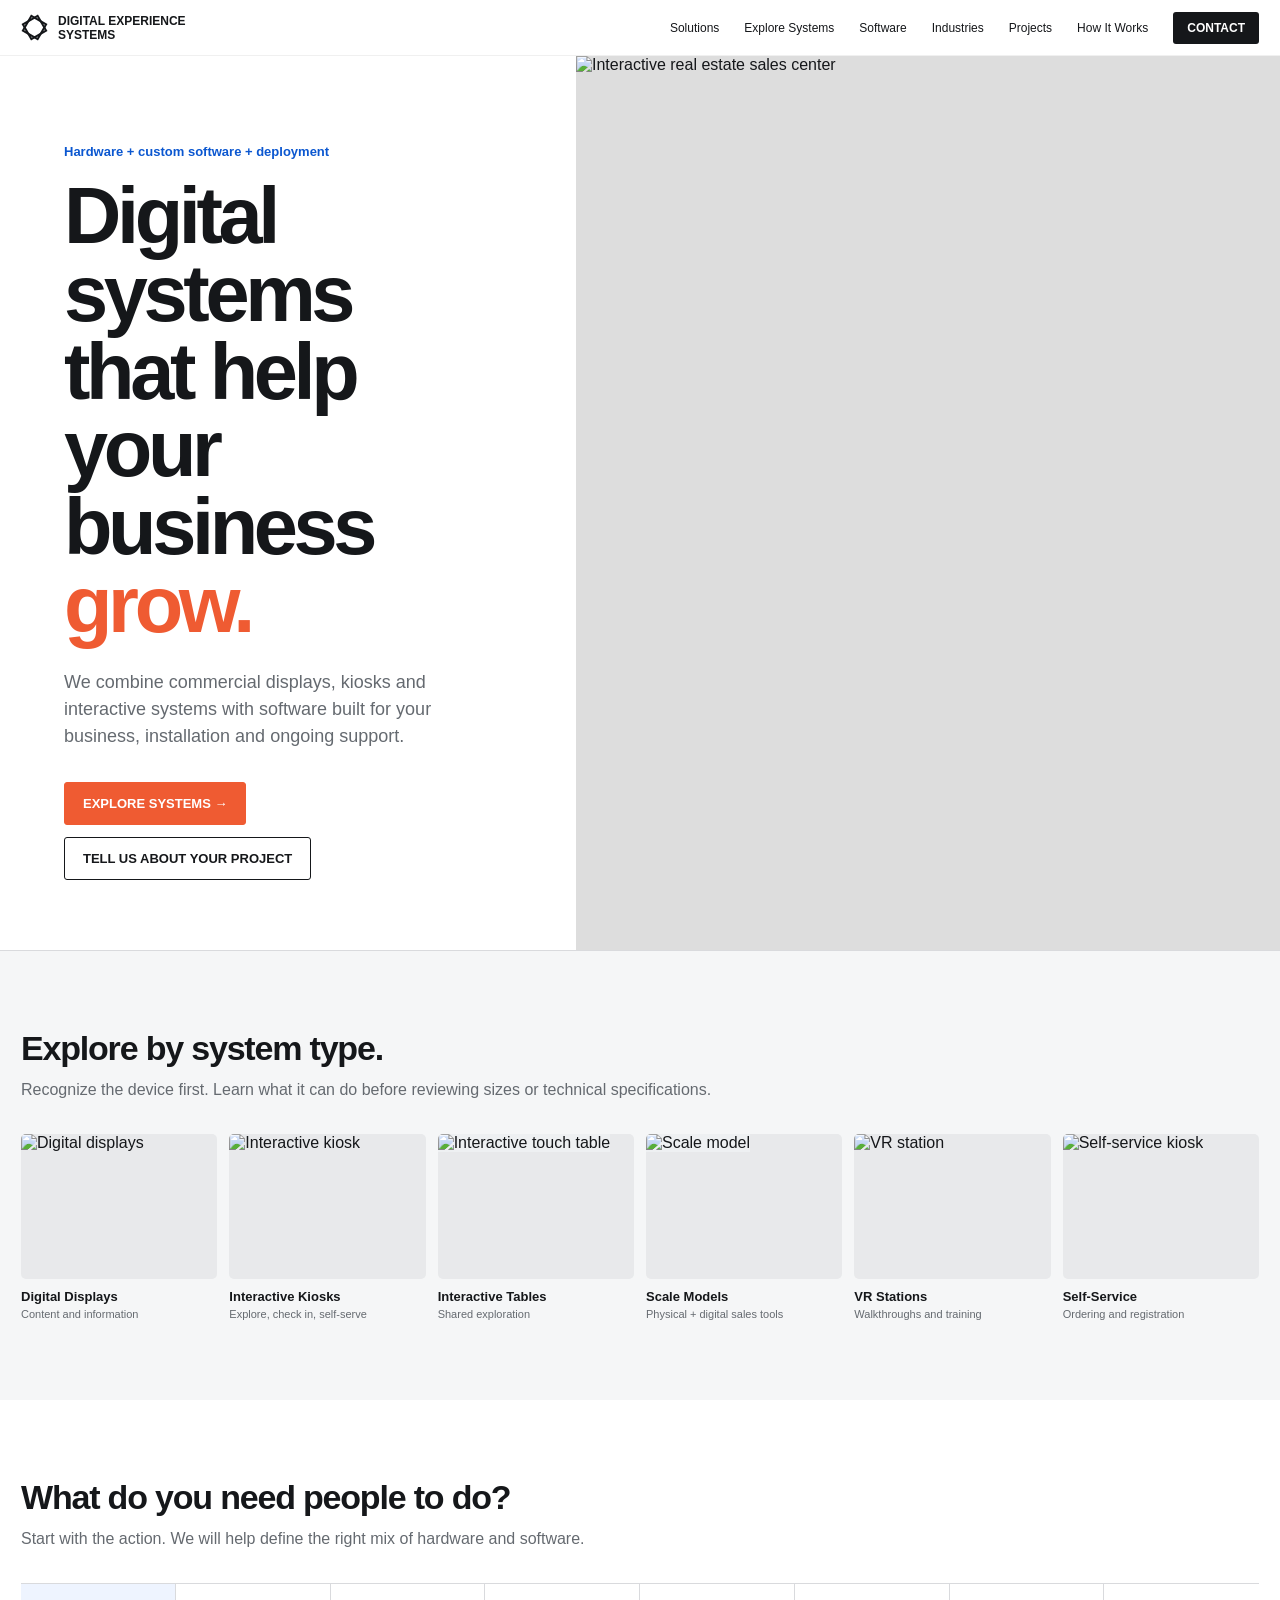
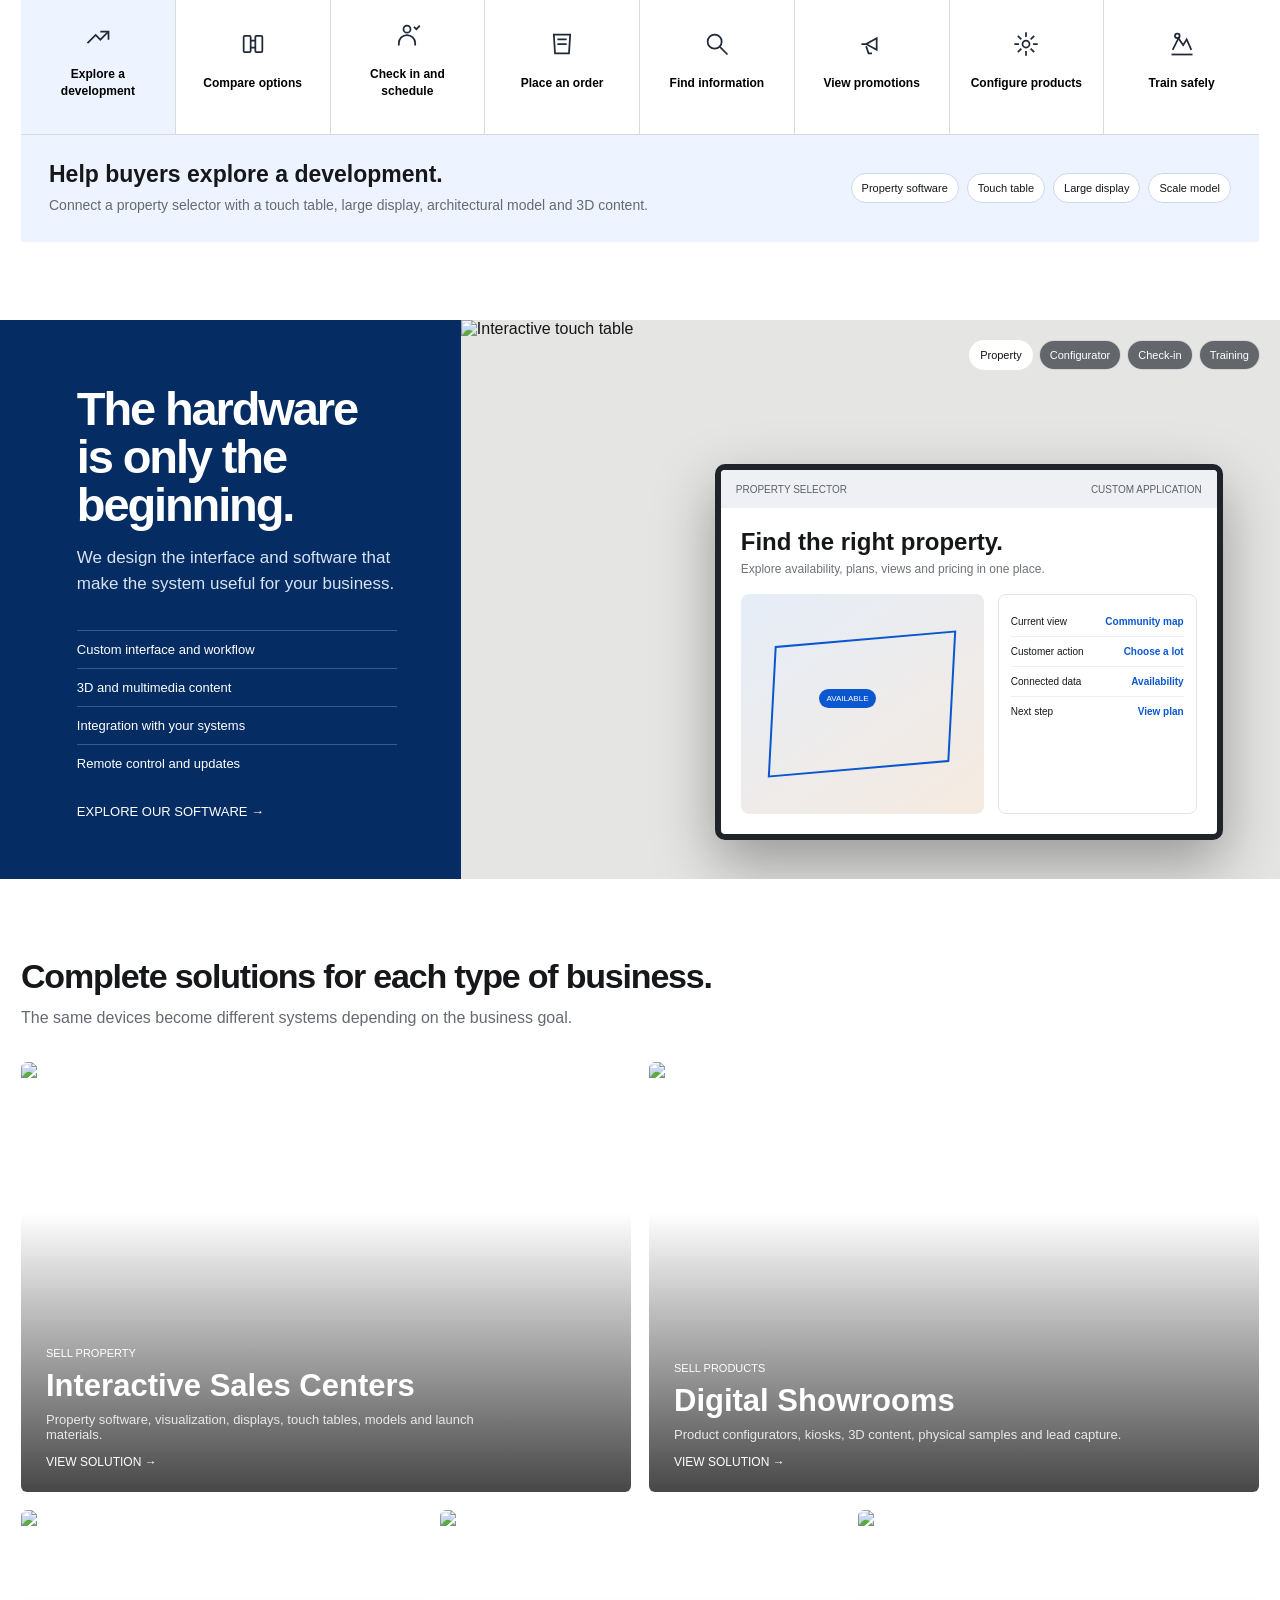
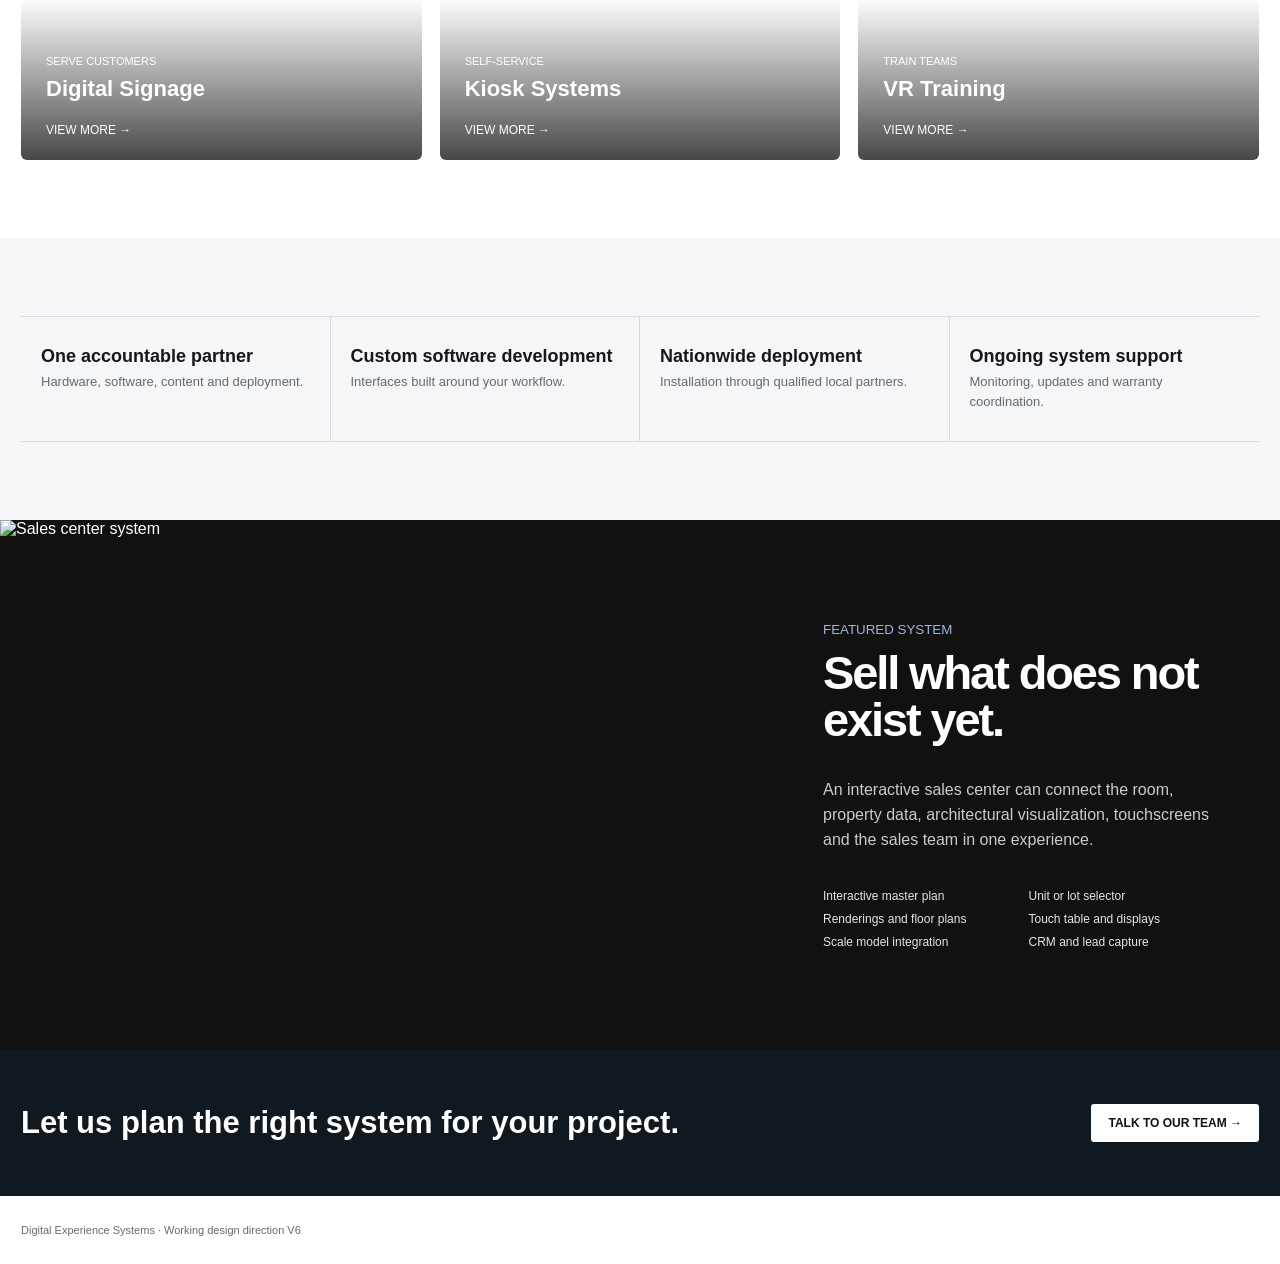
==== commit 8a3b949b: "Publish intermediate visual direction V6" ====
--- a/index.html
+++ b/index.html
@@ -3,52 +3,58 @@
 <head>
 <meta charset="utf-8">
 <meta name="viewport" content="width=device-width,initial-scale=1">
-<title>Digital Experience Systems — Live Website Concept</title>
-<meta name="description" content="Commercial displays, interactive devices, custom software, installation and support for physical businesses.">
+<title>Digital Experience Systems — Intermediate Direction</title>
+<meta name="description" content="Commercial displays, kiosks and interactive systems with custom software, installation and support.">
 <style>
-:root{--ink:#1d1d1f;--muted:#6e6e73;--line:#d2d2d7;--soft:#f5f5f7;--blue:#06c;--white:#fff;--max:1180px}
-*{box-sizing:border-box}html{scroll-behavior:smooth}body{margin:0;color:var(--ink);font-family:-apple-system,BlinkMacSystemFont,"Segoe UI",Helvetica,Arial,sans-serif;-webkit-font-smoothing:antialiased;background:#fff}a{color:inherit;text-decoration:none}button{font:inherit}.wrap{width:min(var(--max),calc(100% - 44px));margin:auto}
-header{height:48px;position:sticky;top:0;z-index:50;background:rgba(255,255,255,.92);backdrop-filter:blur(18px);border-bottom:1px solid rgba(0,0,0,.06)}header .wrap{height:100%;display:flex;align-items:center;gap:28px}.brand{font-size:12px;font-weight:650;letter-spacing:-.01em}nav{margin-left:auto;display:flex;gap:25px;align-items:center;font-size:12px}nav a:hover{color:var(--blue)}nav .cta{background:var(--blue);color:#fff;padding:7px 13px;border-radius:999px}
-.familybar{background:var(--soft);border-bottom:1px solid rgba(0,0,0,.04)}.families{min-height:112px;display:flex;justify-content:center;align-items:center;gap:34px;overflow-x:auto;scrollbar-width:none}.family{min-width:122px;text-align:center;font-size:11px;color:#333}.family img{width:110px;height:68px;object-fit:cover;border-radius:9px;display:block;margin:0 auto 7px;filter:saturate(.75);transition:.25s}.family:hover img{transform:translateY(-2px);filter:saturate(1)}
-.hero{text-align:center;padding:74px 0 0}.kicker{font-size:19px;font-weight:600}h1{font-size:clamp(50px,6vw,78px);line-height:1.02;letter-spacing:-.047em;font-weight:600;max-width:950px;margin:8px auto 0}.lead{font-size:20px;line-height:1.48;color:var(--muted);max-width:720px;margin:20px auto 0}.links{display:flex;justify-content:center;gap:27px;margin-top:24px}.link{font-size:17px;color:var(--blue)}.link:hover{text-decoration:underline}.hero-image{margin-top:46px;height:min(690px,52vw);min-height:450px;overflow:hidden;background:#eee}.hero-image img{width:100%;height:100%;object-fit:cover}
-.section{padding:106px 0}.light{background:var(--soft)}.dark{background:#000;color:#f5f5f7}.heading{display:grid;grid-template-columns:1.1fr .65fr;gap:70px;align-items:end;margin-bottom:48px}.heading h2,.center h2{font-size:clamp(43px,5vw,64px);line-height:1.03;letter-spacing:-.043em;font-weight:600;margin:0}.heading p{font-size:17px;line-height:1.5;color:var(--muted);margin:0}.cards{display:grid;grid-template-columns:repeat(4,1fr);gap:28px}.card{text-align:center}.card-image{height:255px;overflow:hidden;background:#fff}.card-image img{width:100%;height:100%;object-fit:cover;transition:.35s}.card:hover img{transform:scale(1.02)}.card h3{font-size:26px;letter-spacing:-.025em;margin:22px 0 7px}.card p{font-size:15px;line-height:1.45;color:var(--muted);margin:0 auto;max-width:250px;min-height:65px}.card .links{gap:18px;margin-top:13px}.card .link{font-size:14px}
-.feature{display:grid;grid-template-columns:1fr 1fr;min-height:650px}.feature-copy{padding:78px 8vw;display:flex;flex-direction:column;justify-content:center}.label{font-size:17px;font-weight:600;margin-bottom:10px}.feature h2,.solution h2{font-size:clamp(46px,5.2vw,69px);line-height:1;letter-spacing:-.045em;font-weight:600;margin:0}.feature p,.solution p{font-size:18px;line-height:1.52;color:var(--muted);max-width:540px;margin:21px 0 0}.feature .links,.solution .links{justify-content:flex-start}.feature-media{overflow:hidden;background:#eee}.feature-media img{width:100%;height:100%;object-fit:cover}
-.center{text-align:center;max-width:900px;margin:0 auto 40px}.center p{font-size:19px;line-height:1.5;color:#a1a1a6;max-width:690px;margin:19px auto 0}.tabs{display:flex;justify-content:center;gap:28px;flex-wrap:wrap;margin-bottom:31px}.tabs button{border:0;border-bottom:1px solid transparent;background:none;color:#86868b;padding:6px 0 8px;cursor:pointer}.tabs button.active{color:#fff;border-color:#fff}.software{display:grid;grid-template-columns:1.25fr .75fr;max-width:1280px;margin:auto;min-height:650px;background:#0d0d0f}.software-visual{padding:54px 0 54px 54px;display:flex;align-items:center}.app{width:100%;min-height:510px;border-radius:20px;background:#f5f5f7;color:#1d1d1f;box-shadow:0 30px 78px rgba(0,0,0,.35);padding:24px}.appbar{height:55px;background:#fff;border-radius:14px;display:flex;align-items:center;justify-content:space-between;padding:0 18px;font-size:13px}.appgrid{display:grid;grid-template-columns:1.2fr .8fr;gap:18px;margin-top:18px}.appmain,.appside{background:#fff;border-radius:16px;padding:20px;min-height:390px}.map{height:100%;border-radius:12px;background:linear-gradient(135deg,#dfe9f6,#f2e9dc);position:relative;overflow:hidden}.map:before{content:"";position:absolute;inset:18% 12%;border:2px solid #06c;transform:skew(-8deg) rotate(-3deg)}.available{position:absolute;left:38%;top:43%;background:#06c;color:#fff;padding:7px 10px;border-radius:999px;font-size:11px}.row{display:flex;justify-content:space-between;border-top:1px solid #e1e1e5;padding:15px 0;font-size:13px}.row b{color:#06c}.software-copy{padding:68px 50px;display:flex;flex-direction:column;justify-content:center}.software-copy h3{font-size:43px;line-height:1.06;letter-spacing:-.038em;margin:0 0 19px}.software-copy p{font-size:18px;line-height:1.55;color:#a1a1a6}.software-copy ul{list-style:none;padding:0;margin:26px 0 0}.software-copy li{border-top:1px solid #323236;padding:13px 0;color:#d2d2d7}
-.solutions{display:grid}.solution{display:grid;grid-template-columns:1fr 1fr;min-height:640px;border-top:1px solid var(--line)}.solution:nth-child(even) .solution-media{order:2}.solution-media{overflow:hidden}.solution-media img{width:100%;height:100%;object-fit:cover}.solution-copy{padding:80px 7vw;display:flex;flex-direction:column;justify-content:center}.meta{font-size:14px;line-height:1.8;color:#454549;margin-top:18px}.meta span+span:before{content:" · ";color:#aaa}.process{text-align:center}.process h2{font-size:clamp(45px,5vw,66px);line-height:1.04;letter-spacing:-.043em;margin:0 auto;max-width:900px}.process>p{font-size:18px;color:var(--muted);max-width:680px;margin:20px auto 50px}.steps{display:grid;grid-template-columns:repeat(6,1fr);border-top:1px solid var(--line);text-align:left}.step{padding:22px 20px 0 0}.step small{display:block;color:var(--muted);margin-bottom:14px}.step strong{display:block;font-size:17px;margin-bottom:7px}.step span{font-size:14px;line-height:1.45;color:var(--muted)}.final{text-align:center;padding:118px 0;background:var(--soft)}.final h2{font-size:clamp(48px,5.7vw,74px);line-height:1.03;letter-spacing:-.048em;max-width:920px;margin:auto}.final p{font-size:19px;color:var(--muted);max-width:650px;margin:20px auto 0}footer{padding:38px 0;background:var(--soft);border-top:1px solid var(--line);font-size:12px;color:var(--muted)}
-@media(max-width:980px){header nav{display:none}.families{justify-content:flex-start}.heading,.feature,.software,.solution{grid-template-columns:1fr}.solution:nth-child(even) .solution-media{order:0}.cards{grid-template-columns:1fr 1fr}.steps{grid-template-columns:repeat(3,1fr);gap:28px}.software-visual{padding:44px 44px 0}.software-copy{padding:44px}}
-@media(max-width:640px){.wrap{width:calc(100% - 34px)}.hero{padding-top:52px}h1{font-size:49px}.lead{font-size:18px}.hero-image{height:440px;margin-top:38px}.section{padding:76px 0}.cards{grid-template-columns:1fr}.card-image{height:330px}.feature-copy,.solution-copy{padding:54px 22px}.feature h2,.solution h2{font-size:44px}.feature-media{min-height:430px}.software-visual{padding:24px 0 0}.software-copy{padding:40px 22px}.appgrid{grid-template-columns:1fr}.appside{display:none}.steps{grid-template-columns:1fr 1fr}.family{min-width:104px}.family img{width:92px;height:60px}}
+:root{--ink:#15171a;--muted:#656a70;--line:#d9dadd;--soft:#f5f6f7;--blue:#0b57d0;--orange:#ef5b32;--navy:#062d63;--max:1240px}
+*{box-sizing:border-box}html{scroll-behavior:smooth}body{margin:0;background:#fff;color:var(--ink);font-family:-apple-system,BlinkMacSystemFont,"Segoe UI",Helvetica,Arial,sans-serif;-webkit-font-smoothing:antialiased}a{text-decoration:none;color:inherit}button{font:inherit}.wrap{width:min(var(--max),calc(100% - 42px));margin:auto}
+header{height:56px;position:sticky;top:0;z-index:50;background:rgba(255,255,255,.94);backdrop-filter:blur(18px);border-bottom:1px solid rgba(0,0,0,.06)}header .wrap{height:100%;display:flex;align-items:center}.brand{display:flex;align-items:center;gap:10px;font-size:12px;font-weight:700}.mark{width:27px;height:27px;position:relative}.mark:before,.mark:after{content:"";position:absolute;inset:4px;border:2px solid #15171a;transform:rotate(30deg)}.mark:after{transform:rotate(-30deg)}nav{margin-left:auto;display:flex;gap:25px;align-items:center;font-size:12px}nav a:hover{color:var(--blue)}nav .cta{background:#15171a;color:#fff;padding:9px 14px;border-radius:3px;font-weight:650}
+.hero{display:grid;grid-template-columns:.9fr 1.1fr;min-height:680px;border-bottom:1px solid var(--line)}.hero-copy{padding:88px 7vw 70px max(5vw,calc((100vw - var(--max))/2));display:flex;flex-direction:column;justify-content:center}.eyebrow{font-size:13px;font-weight:650;color:var(--blue);margin-bottom:18px}.hero h1{font-size:clamp(52px,6.2vw,86px);line-height:.98;letter-spacing:-.055em;font-weight:650;margin:0;max-width:680px}.hero h1 span{color:var(--orange)}.hero p{font-size:18px;line-height:1.52;color:var(--muted);max-width:590px;margin:25px 0 0}.actions{display:flex;gap:12px;margin-top:31px;flex-wrap:wrap}.btn{padding:13px 18px;border:1px solid var(--ink);font-size:13px;font-weight:650;border-radius:3px}.btn.primary{background:var(--orange);border-color:var(--orange);color:#fff}.hero-media{min-height:680px;overflow:hidden;background:#ddd}.hero-media img{width:100%;height:100%;object-fit:cover}
+.section{padding:78px 0}.soft{background:var(--soft)}.section-title{font-size:34px;letter-spacing:-.035em;margin:0 0 10px;font-weight:650}.section-lead{font-size:16px;color:var(--muted);line-height:1.5;margin:0 0 32px;max-width:700px}
+.system-strip{display:grid;grid-template-columns:repeat(6,1fr);gap:12px}.system{cursor:pointer}.system-img{height:145px;border-radius:5px;overflow:hidden;background:#e8e9eb}.system-img img{width:100%;height:100%;object-fit:cover;transition:.3s}.system:nth-child(3) img,.system:nth-child(4) img{object-fit:contain;background:#eef0f2}.system:hover img{transform:scale(1.025)}.system strong{display:block;font-size:13px;margin-top:10px}.system span{font-size:11px;color:var(--muted)}
+.need-grid{display:grid;grid-template-columns:repeat(8,1fr);border-top:1px solid var(--line);border-bottom:1px solid var(--line)}.need{border:0;border-right:1px solid var(--line);background:#fff;padding:25px 12px 22px;cursor:pointer;min-height:150px;text-align:center;transition:.2s}.need:last-child{border-right:0}.need:hover,.need.active{background:#eef4ff}.need svg{width:28px;height:28px;stroke:#1f2937;fill:none;stroke-width:1.5;margin-bottom:13px}.need strong{display:block;font-size:12px;line-height:1.35}.need-result{background:#eef4ff;padding:26px 28px;display:grid;grid-template-columns:1fr auto;gap:24px;align-items:center}.need-result h3{font-size:23px;margin:0 0 7px}.need-result p{margin:0;color:var(--muted);font-size:14px;line-height:1.5}.need-parts{display:flex;gap:8px;flex-wrap:wrap;justify-content:flex-end}.need-parts span{background:#fff;border:1px solid #ccd8ec;padding:8px 10px;border-radius:999px;font-size:11px}
+.software-band{display:grid;grid-template-columns:.72fr 1.28fr;min-height:540px}.software-copy{background:var(--navy);color:#fff;padding:65px max(5vw,calc((100vw - var(--max))/2)) 60px 6vw;display:flex;flex-direction:column;justify-content:center}.software-copy h2{font-size:47px;line-height:1.02;letter-spacing:-.045em;margin:0}.software-copy p{font-size:17px;line-height:1.5;color:#d7e3f3;max-width:480px}.software-copy ul{padding:0;list-style:none;margin:17px 0 0}.software-copy li{border-top:1px solid rgba(255,255,255,.22);padding:11px 0;font-size:13px}.software-copy a{margin-top:22px;font-size:13px;color:#fff}.software-visual{position:relative;overflow:hidden;background:#e5e5e3}.software-visual>.photo{width:100%;height:100%;object-fit:cover}.ui-tabs{position:absolute;right:20px;top:20px;display:flex;gap:6px;z-index:3;flex-wrap:wrap;justify-content:flex-end}.ui-tabs button{border:1px solid rgba(255,255,255,.72);background:rgba(20,27,35,.62);color:#fff;padding:8px 10px;border-radius:999px;font-size:11px;cursor:pointer}.ui-tabs button.active{background:#fff;color:#111}.screen{position:absolute;right:7%;bottom:7%;width:62%;min-height:330px;background:#fff;border:6px solid #20242a;border-radius:10px;box-shadow:0 24px 60px rgba(0,0,0,.34);overflow:hidden}.screen-top{height:38px;background:#eef0f3;display:flex;align-items:center;justify-content:space-between;padding:0 15px;font-size:10px;color:#5d6268}.screen-body{padding:20px}.screen-body h3{font-size:24px;margin:0 0 6px}.screen-body>p{font-size:12px;color:#6e7379;margin:0 0 18px}.screen-layout{display:grid;grid-template-columns:1.1fr .9fr;gap:14px;height:220px}.visual-map{border-radius:8px;background:linear-gradient(145deg,#e5edf8,#f5eadf);position:relative;overflow:hidden}.visual-map:before{content:"";position:absolute;inset:20% 13%;border:2px solid #0b57d0;transform:skew(-8deg) rotate(-5deg)}.visual-map:after{content:"AVAILABLE";position:absolute;left:32%;top:43%;background:#0b57d0;color:#fff;padding:5px 8px;border-radius:999px;font-size:8px}.screen-list{border:1px solid #e1e4e8;border-radius:8px;padding:12px}.screen-list div{display:flex;justify-content:space-between;padding:9px 0;border-bottom:1px solid #eceef0;font-size:10px}.screen-list div:last-child{border:0}.screen-list b{color:#0b57d0}
+.solutions-grid{display:grid;grid-template-columns:1fr 1fr;gap:18px}.solution-large,.solution-small{position:relative;overflow:hidden;border-radius:6px;color:#fff}.solution-large{min-height:430px}.solution-small{min-height:250px}.solution-large img,.solution-small img{position:absolute;inset:0;width:100%;height:100%;object-fit:cover}.solution-large:after,.solution-small:after{content:"";position:absolute;inset:0;background:linear-gradient(0deg,rgba(0,0,0,.72),transparent 65%)}.solution-copy{position:absolute;z-index:2;left:25px;right:25px;bottom:22px}.solution-copy small{font-size:11px}.solution-copy h3{font-size:31px;margin:7px 0 8px}.solution-copy p{font-size:13px;color:#e7e8e9;max-width:460px;margin:0}.solution-copy a{display:inline-block;margin-top:13px;font-size:12px}.solution-small-row{display:grid;grid-template-columns:repeat(3,1fr);gap:18px;margin-top:18px}.solution-small .solution-copy h3{font-size:22px}
+.delivery{display:grid;grid-template-columns:repeat(4,1fr);border-top:1px solid var(--line);border-bottom:1px solid var(--line)}.delivery-item{padding:29px 20px;border-right:1px solid var(--line)}.delivery-item:last-child{border-right:0}.delivery-item b{display:block;font-size:18px;margin-bottom:5px}.delivery-item span{font-size:13px;line-height:1.45;color:var(--muted)}
+.case{display:grid;grid-template-columns:1.2fr .8fr;background:#111;color:#fff}.case-media{min-height:530px}.case-media img{width:100%;height:100%;object-fit:cover}.case-copy{padding:65px 55px;display:flex;flex-direction:column;justify-content:center}.case-copy small{color:#9ab8df}.case-copy h2{font-size:47px;line-height:1.02;letter-spacing:-.045em;margin:12px 0 18px}.case-copy p{color:#c8cbd0;line-height:1.55}.case-list{display:grid;grid-template-columns:1fr 1fr;gap:9px;margin-top:20px;font-size:12px;color:#e4e6e8}.final{background:#101820;color:#fff;padding:54px 0}.final .wrap{display:flex;justify-content:space-between;align-items:center;gap:30px}.final h2{font-size:31px;margin:0}.final a{background:#fff;color:#111;padding:12px 17px;font-size:12px;font-weight:650;border-radius:3px}footer{padding:28px 0;color:var(--muted);font-size:11px}
+@media(max-width:1000px){nav a:not(.cta){display:none}.hero{grid-template-columns:1fr}.hero-copy{padding:70px 28px}.hero-media{min-height:520px}.system-strip{grid-template-columns:repeat(3,1fr)}.need-grid{grid-template-columns:repeat(4,1fr)}.software-band,.case{grid-template-columns:1fr}.software-copy{padding:60px 28px}.software-visual{min-height:540px}.solutions-grid{grid-template-columns:1fr}.delivery{grid-template-columns:1fr 1fr}}
+@media(max-width:620px){.wrap{width:calc(100% - 28px)}.hero h1{font-size:49px}.hero-media{min-height:430px}.system-strip{display:flex;overflow-x:auto}.system{min-width:145px}.need-grid{grid-template-columns:1fr 1fr}.need-result{grid-template-columns:1fr}.need-parts{justify-content:flex-start}.software-copy h2{font-size:40px}.software-visual{min-height:470px}.screen{width:82%;right:4%;min-height:300px}.solution-small-row{grid-template-columns:1fr}.delivery{grid-template-columns:1fr}.case-copy{padding:48px 25px}.case-copy h2{font-size:39px}.final .wrap{display:block}.final a{display:inline-block;margin-top:22px}}
 </style>
 </head>
 <body>
-<header><div class="wrap"><a class="brand" href="#">DIGITAL EXPERIENCE SYSTEMS</a><nav><a href="#systems">Systems</a><a href="#software">Software</a><a href="#solutions">Solutions</a><a href="#process">How It Works</a><a class="cta" href="#contact">Plan Your System</a></nav></div></header>
-<div class="familybar"><div class="wrap families">
-<a class="family" href="#systems"><img src="https://images.unsplash.com/photo-1552664730-d307ca884978?auto=format&fit=crop&w=500&q=80" alt=""><span>Displays</span></a>
-<a class="family" href="#systems"><img src="https://images.unsplash.com/photo-1556742049-0cfed4f6a45d?auto=format&fit=crop&w=500&q=80" alt=""><span>Kiosks</span></a>
-<a class="family" href="#systems"><img src="https://images.unsplash.com/photo-1516321318423-f06f85e504b3?auto=format&fit=crop&w=500&q=80" alt=""><span>Touch Tables</span></a>
-<a class="family" href="#solutions"><img src="https://images.unsplash.com/photo-1497366754035-f200968a6e72?auto=format&fit=crop&w=500&q=80" alt=""><span>Sales Centers</span></a>
-<a class="family" href="#systems"><img src="https://images.unsplash.com/photo-1593508512255-86ab42a8e620?auto=format&fit=crop&w=500&q=80" alt=""><span>VR Systems</span></a>
-</div></div>
+<header><div class="wrap"><a class="brand" href="#"><span class="mark"></span><span>DIGITAL EXPERIENCE<br>SYSTEMS</span></a><nav><a href="#solutions">Solutions</a><a href="#systems">Explore Systems</a><a href="#software">Software</a><a href="#industries">Industries</a><a href="#case">Projects</a><a href="#delivery">How It Works</a><a class="cta" href="#contact">CONTACT</a></nav></div></header>
 <main>
-<section class="hero"><div class="wrap"><div class="kicker">Hardware you can see.</div><h1>Software built around your business.</h1><p class="lead">We combine commercial displays and interactive devices with custom software, content, installation and support.</p><div class="links"><a class="link" href="#systems">Explore systems ›</a><a class="link" href="#contact">Talk to our team ›</a></div></div><div class="hero-image"><img src="https://images.unsplash.com/photo-1497366811353-6870744d04b2?auto=format&fit=crop&w=2000&q=85" alt="Modern customer-facing technology environment"></div></section>
-<section id="systems" class="section light"><div class="wrap"><div class="heading"><h2>Explore the systems.</h2><p>Start with the device you recognize. See what it helps people do before reviewing technical choices.</p></div><div class="cards">
-<article class="card"><div class="card-image"><img src="https://images.unsplash.com/photo-1556742049-0cfed4f6a45d?auto=format&fit=crop&w=800&q=82" alt="Interactive kiosk"></div><h3>Interactive Kiosks</h3><p>Help customers explore, check in, order or find information.</p><div class="links"><a class="link" href="#software">Learn more ›</a><a class="link" href="#solutions">View uses ›</a></div></article>
-<article class="card"><div class="card-image"><img src="https://images.unsplash.com/photo-1516321318423-f06f85e504b3?auto=format&fit=crop&w=800&q=82" alt="Interactive touch surface"></div><h3>Touch Tables</h3><p>Explore properties, products and options together on one large screen.</p><div class="links"><a class="link" href="#software">Learn more ›</a><a class="link" href="#solutions">View uses ›</a></div></article>
-<article class="card"><div class="card-image"><img src="https://images.unsplash.com/photo-1552664730-d307ca884978?auto=format&fit=crop&w=800&q=82" alt="Commercial displays"></div><h3>Displays & Video Walls</h3><p>Show property content, products, menus, directions or live information.</p><div class="links"><a class="link" href="#software">Learn more ›</a><a class="link" href="#solutions">View uses ›</a></div></article>
-<article class="card"><div class="card-image"><img src="https://images.unsplash.com/photo-1593508512255-86ab42a8e620?auto=format&fit=crop&w=800&q=82" alt="VR headset"></div><h3>VR Systems</h3><p>Let buyers explore spaces or employees practice before real risk.</p><div class="links"><a class="link" href="#software">Learn more ›</a><a class="link" href="#solutions">View uses ›</a></div></article>
+<section class="hero"><div class="hero-copy"><div class="eyebrow">Hardware + custom software + deployment</div><h1>Digital systems that help your business <span>grow.</span></h1><p>We combine commercial displays, kiosks and interactive systems with software built for your business, installation and ongoing support.</p><div class="actions"><a class="btn primary" href="#systems">EXPLORE SYSTEMS →</a><a class="btn" href="#contact">TELL US ABOUT YOUR PROJECT</a></div></div><div class="hero-media"><img src="https://rendimension.com/images/blog/sales-center-technology-hero.webp" alt="Interactive real estate sales center"></div></section>
+<section id="systems" class="section soft"><div class="wrap"><h2 class="section-title">Explore by system type.</h2><p class="section-lead">Recognize the device first. Learn what it can do before reviewing sizes or technical specifications.</p><div class="system-strip">
+<div class="system"><div class="system-img"><img src="https://rendimension.com/images/blog/sales-center-technology-hero.webp" alt="Digital displays"></div><strong>Digital Displays</strong><span>Content and information</span></div>
+<div class="system"><div class="system-img"><img src="https://www.apiborne.com/illustrations/illustration_actionBorne.png" alt="Interactive kiosk"></div><strong>Interactive Kiosks</strong><span>Explore, check in, self-serve</span></div>
+<div class="system"><div class="system-img"><img src="https://prodisplay.com/wp-content/uploads/2022/03/touch-table-people-black.png" alt="Interactive touch table"></div><strong>Interactive Tables</strong><span>Shared exploration</span></div>
+<div class="system"><div class="system-img"><img src="https://rendimension.com/images/blog/sales-center-technology-hero.webp" alt="Scale model"></div><strong>Scale Models</strong><span>Physical + digital sales tools</span></div>
+<div class="system"><div class="system-img"><img src="https://theprimevr.com/assets/images/hero-vr-training-executive.webp" alt="VR station"></div><strong>VR Stations</strong><span>Walkthroughs and training</span></div>
+<div class="system"><div class="system-img"><img src="https://www.apiborne.com/illustrations/illustration_actionBorne.png" alt="Self-service kiosk"></div><strong>Self-Service</strong><span>Ordering and registration</span></div>
 </div></div></section>
-<section class="feature"><div class="feature-copy"><div class="label">Interactive Touch Tables</div><h2>A large screen built for shared decisions.</h2><p>Use one interactive surface to explore a community, compare products, review plans or guide a sales conversation.</p><div class="links"><a class="link" href="#software">See the software ›</a><a class="link" href="#solutions">See a sales center ›</a></div></div><div class="feature-media"><img src="https://images.unsplash.com/photo-1516321318423-f06f85e504b3?auto=format&fit=crop&w=1400&q=85" alt="Collaborative interactive technology"></div></section>
-<section id="software" class="section dark"><div class="wrap"><div class="center"><div class="label">Custom software</div><h2>The device is only the beginning.</h2><p>We build the interface and application around your products, users, workflow and data.</p></div><div class="tabs"><button class="active" data-ui="property">Property selector</button><button data-ui="product">Product configurator</button><button data-ui="checkin">Check-in</button><button data-ui="training">Training</button></div><div class="software"><div class="software-visual"><div class="app"><div class="appbar"><strong id="app-name">Property Selector</strong><span>CUSTOM APPLICATION</span></div><div class="appgrid"><div class="appmain"><div class="map"><span class="available" id="app-badge">AVAILABLE</span></div></div><div class="appside"><div class="row"><span>Current view</span><b id="row1">Community map</b></div><div class="row"><span>Customer action</span><b id="row2">Choose a lot</b></div><div class="row"><span>Connected data</span><b id="row3">Availability</b></div><div class="row"><span>Next step</span><b id="row4">View home plan</b></div></div></div></div></div><div class="software-copy"><h3 id="ui-title">Help buyers choose a property.</h3><p id="ui-text">Show the master plan, available lots or units, floor plans, pricing, views and 3D content in one simple interface.</p><ul id="ui-points"><li>Your inventory and availability</li><li>Your plans, renderings and walkthroughs</li><li>Your sales process and CRM</li></ul></div></div></div></section>
-<section id="solutions" class="section"><div class="wrap"><div class="heading"><h2>Complete solutions.</h2><p>One partner can plan the system, build the software, supply the equipment, install it and support it after launch.</p></div></div><div class="solutions">
-<article class="solution"><div class="solution-media"><img src="https://images.unsplash.com/photo-1497366754035-f200968a6e72?auto=format&fit=crop&w=1500&q=85" alt="Sales center"></div><div class="solution-copy"><div class="label">Sell property</div><h2>Interactive Sales Centers</h2><p>Help buyers understand and explore a development before it is built.</p><div class="meta"><span>Property software</span><span>Touch tables</span><span>Scale models</span><span>3D content</span></div><div class="links"><a class="link" href="#contact">Plan a sales center ›</a></div></div></article>
-<article class="solution"><div class="solution-media"><img src="https://images.unsplash.com/photo-1497366216548-37526070297c?auto=format&fit=crop&w=1500&q=85" alt="Digital showroom"></div><div class="solution-copy"><div class="label">Sell products</div><h2>Digital Showrooms</h2><p>Let customers compare more products, materials and options than the room can hold.</p><div class="meta"><span>Product configurators</span><span>Kiosks</span><span>3D products</span><span>Lead capture</span></div><div class="links"><a class="link" href="#contact">Plan a showroom ›</a></div></div></article>
-<article class="solution"><div class="solution-media"><img src="https://images.unsplash.com/photo-1556761175-b413da4baf72?auto=format&fit=crop&w=1500&q=85" alt="Customer-facing business system"></div><div class="solution-copy"><div class="label">Serve customers</div><h2>Customer-Facing Systems</h2><p>Inform, guide, promote, check in and serve customers across one or many locations.</p><div class="meta"><span>Digital signage</span><span>Self-service</span><span>Wayfinding</span><span>Remote management</span></div><div class="links"><a class="link" href="#contact">Plan a business system ›</a></div></div></article>
-<article class="solution"><div class="solution-media"><img src="https://images.unsplash.com/photo-1593508512255-86ab42a8e620?auto=format&fit=crop&w=1500&q=85" alt="VR training"></div><div class="solution-copy"><div class="label">Train teams</div><h2>VR Training Systems</h2><p>Let employees practice tasks and safety steps before they face real risk.</p><div class="meta"><span>Custom scenarios</span><span>Headsets</span><span>Assessment</span><span>Dashboard</span></div><div class="links"><a class="link" href="#contact">Plan VR training ›</a></div></div></article>
-</div></section>
-<section id="process" class="section light process"><div class="wrap"><h2>From the first idea to installation and support.</h2><p>Start with what people need to be able to do. We will help define the right system.</p><div class="steps"><div class="step"><small>01</small><strong>Understand</strong><span>Goal, users and space.</span></div><div class="step"><small>02</small><strong>Design</strong><span>System and interface.</span></div><div class="step"><small>03</small><strong>Create</strong><span>Software and content.</span></div><div class="step"><small>04</small><strong>Supply</strong><span>Hardware and fixtures.</span></div><div class="step"><small>05</small><strong>Install</strong><span>Configure and test.</span></div><div class="step"><small>06</small><strong>Support</strong><span>Monitor and update.</span></div></div></div></section>
-<section id="contact" class="final"><div class="wrap"><h2>Tell us what people need to be able to do.</h2><p>You do not need a finished equipment list. Start with the business goal and the space.</p><div class="links"><a class="link" href="mailto:hello@example.com">Plan your system ›</a><a class="link" href="mailto:hello@example.com">Talk to our team ›</a></div></div></section>
-</main><footer><div class="wrap">Live concept preview. Final product photography and branding will replace temporary images.</div></footer>
+<section id="industries" class="section"><div class="wrap"><h2 class="section-title">What do you need people to do?</h2><p class="section-lead">Start with the action. We will help define the right mix of hardware and software.</p><div class="need-grid">
+<button class="need active" data-need="property"><svg viewBox="0 0 24 24"><path d="M3 19l7-7 4 4 7-7"/><path d="M14 9h7v7"/></svg><strong>Explore a development</strong></button>
+<button class="need" data-need="compare"><svg viewBox="0 0 24 24"><rect x="4" y="5" width="6" height="14" rx="1"/><rect x="14" y="5" width="6" height="14" rx="1"/><path d="M10 9h4M10 15h4"/></svg><strong>Compare options</strong></button>
+<button class="need" data-need="checkin"><svg viewBox="0 0 24 24"><circle cx="12" cy="7" r="3"/><path d="M5 21v-2a7 7 0 0114 0v2"/><path d="M18 5l2 2 3-3"/></svg><strong>Check in and schedule</strong></button>
+<button class="need" data-need="order"><svg viewBox="0 0 24 24"><path d="M5 4h14l-1 16H6z"/><path d="M8 8h8M8 12h8"/></svg><strong>Place an order</strong></button>
+<button class="need" data-need="find"><svg viewBox="0 0 24 24"><circle cx="10" cy="10" r="6"/><path d="M14.5 14.5L21 21"/></svg><strong>Find information</strong></button>
+<button class="need" data-need="promote"><svg viewBox="0 0 24 24"><path d="M3 12h4l9-5v10l-9-5H3z"/><path d="M7 14l2 6h3"/></svg><strong>View promotions</strong></button>
+<button class="need" data-need="configure"><svg viewBox="0 0 24 24"><circle cx="12" cy="12" r="3"/><path d="M12 2v4M12 18v4M2 12h4M18 12h4M5 5l3 3M16 16l3 3M19 5l-3 3M8 16l-3 3"/></svg><strong>Configure products</strong></button>
+<button class="need" data-need="train"><svg viewBox="0 0 24 24"><path d="M4 17l5-10 4 6 3-5 4 9"/><circle cx="8" cy="5" r="2"/><path d="M3 21h18"/></svg><strong>Train safely</strong></button>
+</div><div class="need-result"><div><h3 id="needTitle">Help buyers explore a development.</h3><p id="needText">Connect a property selector with a touch table, large display, architectural model and 3D content.</p></div><div class="need-parts" id="needParts"><span>Property software</span><span>Touch table</span><span>Large display</span><span>Scale model</span></div></div></div></section>
+<section id="software" class="software-band"><div class="software-copy"><h2>The hardware is only the beginning.</h2><p>We design the interface and software that make the system useful for your business.</p><ul><li>Custom interface and workflow</li><li>3D and multimedia content</li><li>Integration with your systems</li><li>Remote control and updates</li></ul><a href="#">EXPLORE OUR SOFTWARE →</a></div><div class="software-visual"><img class="photo" src="https://prodisplay.com/wp-content/uploads/2022/03/touch-table-people-black.png" alt="Interactive touch table"><div class="ui-tabs"><button class="active" data-ui="property">Property</button><button data-ui="product">Configurator</button><button data-ui="checkin">Check-in</button><button data-ui="training">Training</button></div><div class="screen"><div class="screen-top"><span id="screenLabel">PROPERTY SELECTOR</span><span>CUSTOM APPLICATION</span></div><div class="screen-body"><h3 id="screenTitle">Find the right property.</h3><p id="screenText">Explore availability, plans, views and pricing in one place.</p><div class="screen-layout"><div class="visual-map" id="visualMap"></div><div class="screen-list" id="screenList"><div><span>Current view</span><b>Community map</b></div><div><span>Customer action</span><b>Choose a lot</b></div><div><span>Connected data</span><b>Availability</b></div><div><span>Next step</span><b>View plan</b></div></div></div></div></div></div></section>
+<section id="solutions" class="section"><div class="wrap"><h2 class="section-title">Complete solutions for each type of business.</h2><p class="section-lead">The same devices become different systems depending on the business goal.</p><div class="solutions-grid">
+<article class="solution-large"><img src="https://rendimension.com/images/blog/sales-center-technology-hero.webp" alt="Interactive sales center"><div class="solution-copy"><small>SELL PROPERTY</small><h3>Interactive Sales Centers</h3><p>Property software, visualization, displays, touch tables, models and launch materials.</p><a href="#">VIEW SOLUTION →</a></div></article>
+<article class="solution-large"><img src="https://rendimension.com/images/home/wer.webp" alt="Digital showroom"><div class="solution-copy"><small>SELL PRODUCTS</small><h3>Digital Showrooms</h3><p>Product configurators, kiosks, 3D content, physical samples and lead capture.</p><a href="#">VIEW SOLUTION →</a></div></article></div>
+<div class="solution-small-row"><article class="solution-small"><img src="https://rendimension.com/images/home/love.webp" alt="Digital signage"><div class="solution-copy"><small>SERVE CUSTOMERS</small><h3>Digital Signage</h3><a href="#">VIEW MORE →</a></div></article><article class="solution-small"><img src="https://www.apiborne.com/illustrations/illustration_actionBorne.png" alt="Kiosk systems"><div class="solution-copy"><small>SELF-SERVICE</small><h3>Kiosk Systems</h3><a href="#">VIEW MORE →</a></div></article><article class="solution-small"><img src="https://theprimevr.com/assets/images/vr-safety-training-construction.webp" alt="VR training"><div class="solution-copy"><small>TRAIN TEAMS</small><h3>VR Training</h3><a href="#">VIEW MORE →</a></div></article></div></div></section>
+<section id="delivery" class="section soft"><div class="wrap"><div class="delivery"><div class="delivery-item"><b>One accountable partner</b><span>Hardware, software, content and deployment.</span></div><div class="delivery-item"><b>Custom software development</b><span>Interfaces built around your workflow.</span></div><div class="delivery-item"><b>Nationwide deployment</b><span>Installation through qualified local partners.</span></div><div class="delivery-item"><b>Ongoing system support</b><span>Monitoring, updates and warranty coordination.</span></div></div></div></section>
+<section id="case" class="case"><div class="case-media"><img src="https://rendimension.com/images/blog/sales-center-technology-hero.webp" alt="Sales center system"></div><div class="case-copy"><small>FEATURED SYSTEM</small><h2>Sell what does not exist yet.</h2><p>An interactive sales center can connect the room, property data, architectural visualization, touchscreens and the sales team in one experience.</p><div class="case-list"><span>Interactive master plan</span><span>Unit or lot selector</span><span>Renderings and floor plans</span><span>Touch table and displays</span><span>Scale model integration</span><span>CRM and lead capture</span></div></div></section>
+<section id="contact" class="final"><div class="wrap"><h2>Let us plan the right system for your project.</h2><a href="#">TALK TO OUR TEAM →</a></div></section></main><footer><div class="wrap">Digital Experience Systems · Working design direction V6</div></footer>
 <script>
-const states={property:{name:'Property Selector',title:'Help buyers choose a property.',text:'Show the master plan, available lots or units, floor plans, pricing, views and 3D content in one simple interface.',rows:['Community map','Choose a lot','Availability','View home plan'],badge:'AVAILABLE',points:['Your inventory and availability','Your plans, renderings and walkthroughs','Your sales process and CRM']},product:{name:'Product Configurator',title:'Help customers compare products.',text:'Let customers change materials, finishes and options, view the result and send their selection to a sales representative.',rows:['Product catalog','Change finishes','Pricing and options','Send selection'],badge:'SELECTED',points:['Your product catalog and options','Your pricing and lead workflow','Your 3D products and physical samples']},checkin:{name:'Customer Check-In',title:'Help customers check in or self-serve.',text:'Create a simple interface for registration, appointments, queues, ordering or finding information.',rows:['Welcome screen','Enter details','Appointment system','Join queue'],badge:'CHECK IN',points:['Your locations and services','Your appointment, queue or POS system','Your forms, printers and scanners']},training:{name:'Training Dashboard',title:'Help employees practice and improve.',text:'Connect custom VR scenarios to user records, assessment, progress and an instructor dashboard.',rows:['User progress','Review score','Training records','Assign next module'],badge:'91 SCORE',points:['Your tasks and safety procedures','Your users and training records','Your scores, progress and reporting']}};
-document.querySelectorAll('[data-ui]').forEach(btn=>btn.addEventListener('click',()=>{document.querySelectorAll('[data-ui]').forEach(x=>x.classList.toggle('active',x===btn));const v=states[btn.dataset.ui];document.getElementById('app-name').textContent=v.name;document.getElementById('app-badge').textContent=v.badge;document.getElementById('ui-title').textContent=v.title;document.getElementById('ui-text').textContent=v.text;['row1','row2','row3','row4'].forEach((id,i)=>document.getElementById(id).textContent=v.rows[i]);document.getElementById('ui-points').innerHTML=v.points.map(x=>'<li>'+x+'</li>').join('')}));
+const needs={property:{title:"Help buyers explore a development.",text:"Connect a property selector with a touch table, large display, architectural model and 3D content.",parts:["Property software","Touch table","Large display","Scale model"]},compare:{title:"Help customers compare products and options.",text:"Use a product configurator with a kiosk, 3D content, physical samples and lead capture.",parts:["Configurator","Kiosk","3D products","Lead capture"]},checkin:{title:"Make check-in simple and fast.",text:"Connect a kiosk to appointments, visitor records, queues, printers or scanners.",parts:["Check-in app","Kiosk","Queue display","Integration"]},order:{title:"Let customers place orders without waiting.",text:"Combine an ordering interface with a kiosk, payment device, kitchen or POS connection.",parts:["Ordering app","Kiosk","Payment","POS integration"]},find:{title:"Help people find the right place or information.",text:"Use interactive wayfinding, directories and digital signage across one or many locations.",parts:["Wayfinding","Directories","Displays","CMS"]},promote:{title:"Keep promotions visible and current.",text:"Manage campaigns, menus and messages across displays from one central system.",parts:["Digital signage","CMS","Content","Remote control"]},configure:{title:"Let customers build the product they want.",text:"Combine a custom configurator with product data, finishes, pricing and a sales workflow.",parts:["Configurator","Product data","3D content","Sales handoff"]},train:{title:"Let employees practice before real risk.",text:"Connect custom VR scenarios to assessment, progress and an instructor dashboard.",parts:["VR scenario","Headsets","Assessment","Dashboard"]}};
+document.querySelectorAll(".need").forEach(b=>b.addEventListener("click",()=>{document.querySelectorAll(".need").forEach(x=>x.classList.toggle("active",x===b));const n=needs[b.dataset.need];needTitle.textContent=n.title;needText.textContent=n.text;needParts.innerHTML=n.parts.map(x=>"<span>"+x+"</span>").join("")}));
+const screens={property:{label:"PROPERTY SELECTOR",title:"Find the right property.",text:"Explore availability, plans, views and pricing in one place.",rows:[["Current view","Community map"],["Customer action","Choose a lot"],["Connected data","Availability"],["Next step","View plan"]]},product:{label:"PRODUCT CONFIGURATOR",title:"Build the product you want.",text:"Compare finishes, options and pricing without filling the showroom.",rows:[["Current view","Product catalog"],["Customer action","Change finishes"],["Connected data","Pricing"],["Next step","Save selection"]]},checkin:{label:"CUSTOMER CHECK-IN",title:"Make check-in simple.",text:"Register, confirm appointments or join a queue.",rows:[["Current view","Welcome"],["Customer action","Enter details"],["Connected data","Appointments"],["Next step","Join queue"]]},training:{label:"TRAINING DASHBOARD",title:"Track training that matters.",text:"See progress, scores and next assignments across teams.",rows:[["Current view","Team progress"],["Customer action","Review score"],["Connected data","Training records"],["Next step","Assign module"]]}};
+document.querySelectorAll("[data-ui]").forEach(b=>b.addEventListener("click",()=>{document.querySelectorAll("[data-ui]").forEach(x=>x.classList.toggle("active",x===b));const s=screens[b.dataset.ui];screenLabel.textContent=s.label;screenTitle.textContent=s.title;screenText.textContent=s.text;screenList.innerHTML=s.rows.map(r=>"<div><span>"+r[0]+"</span><b>"+r[1]+"</b></div>").join("")}));
 </script>
 </body></html>
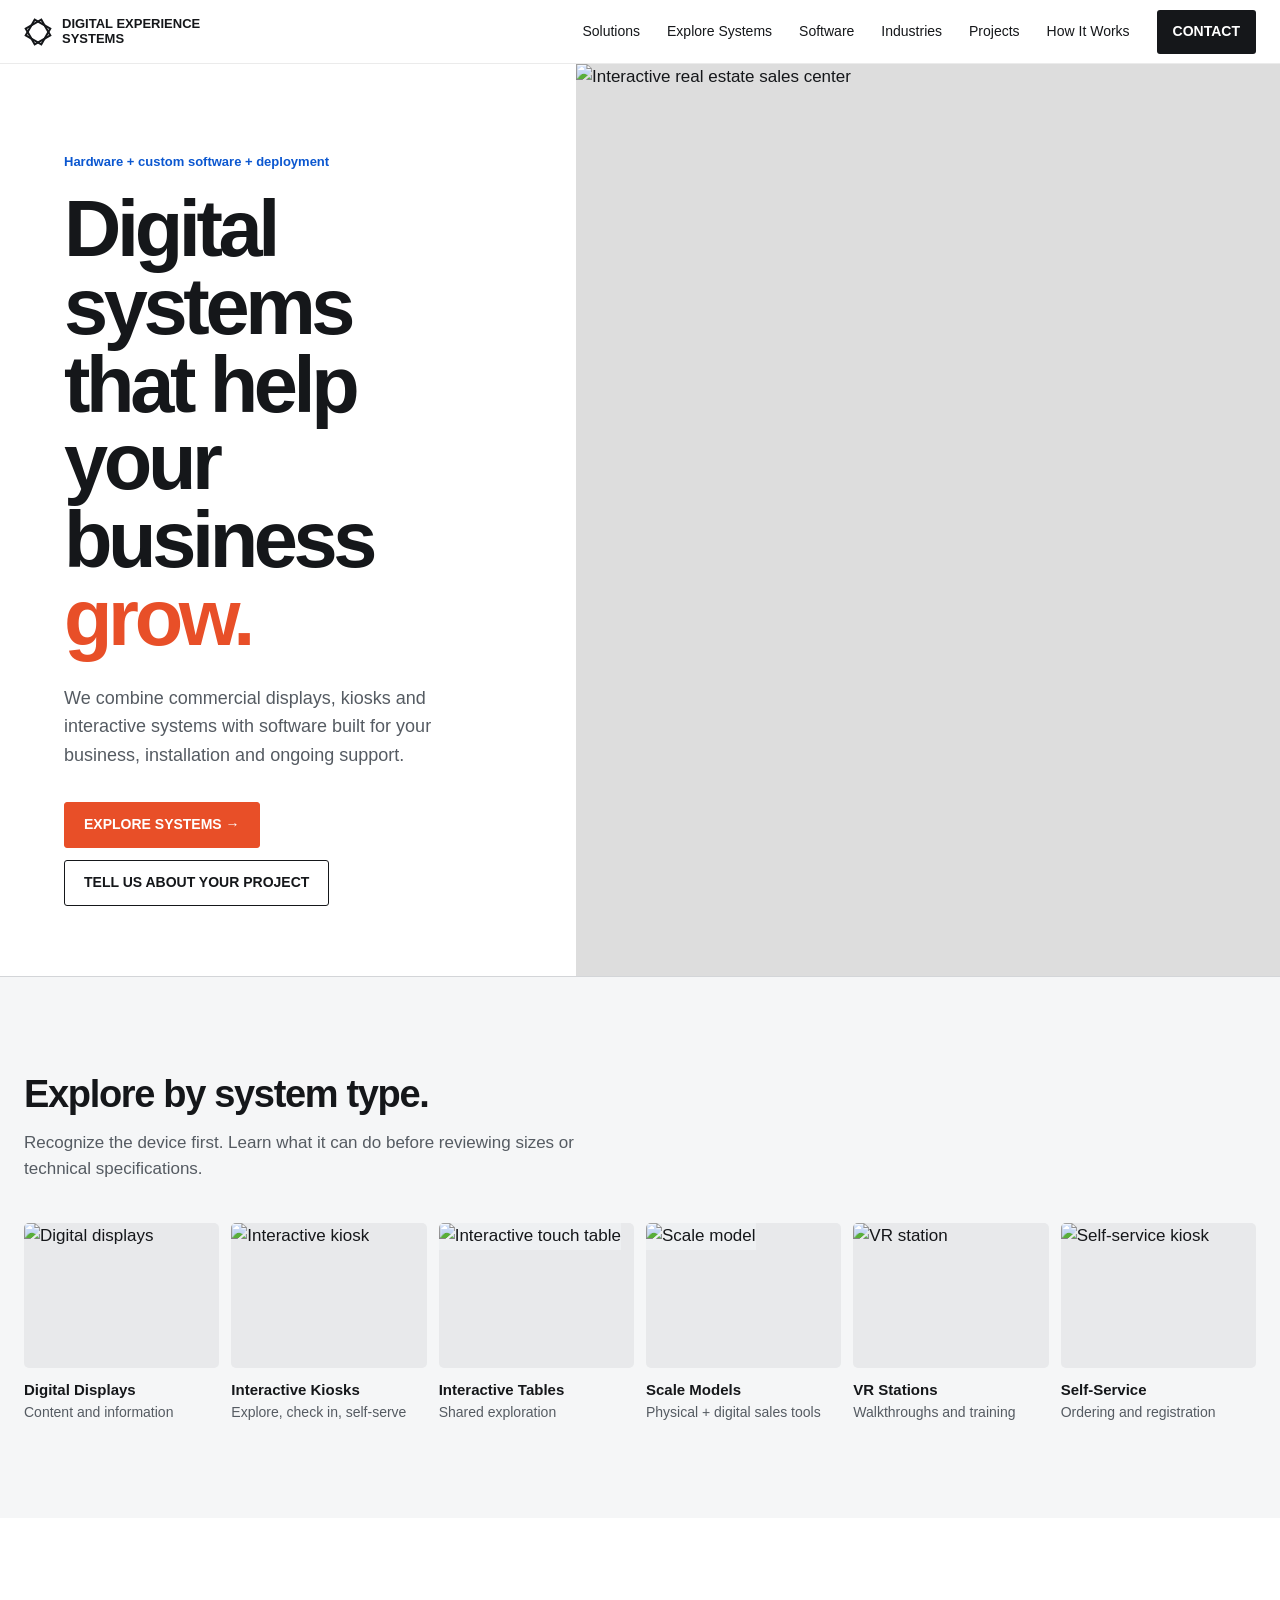
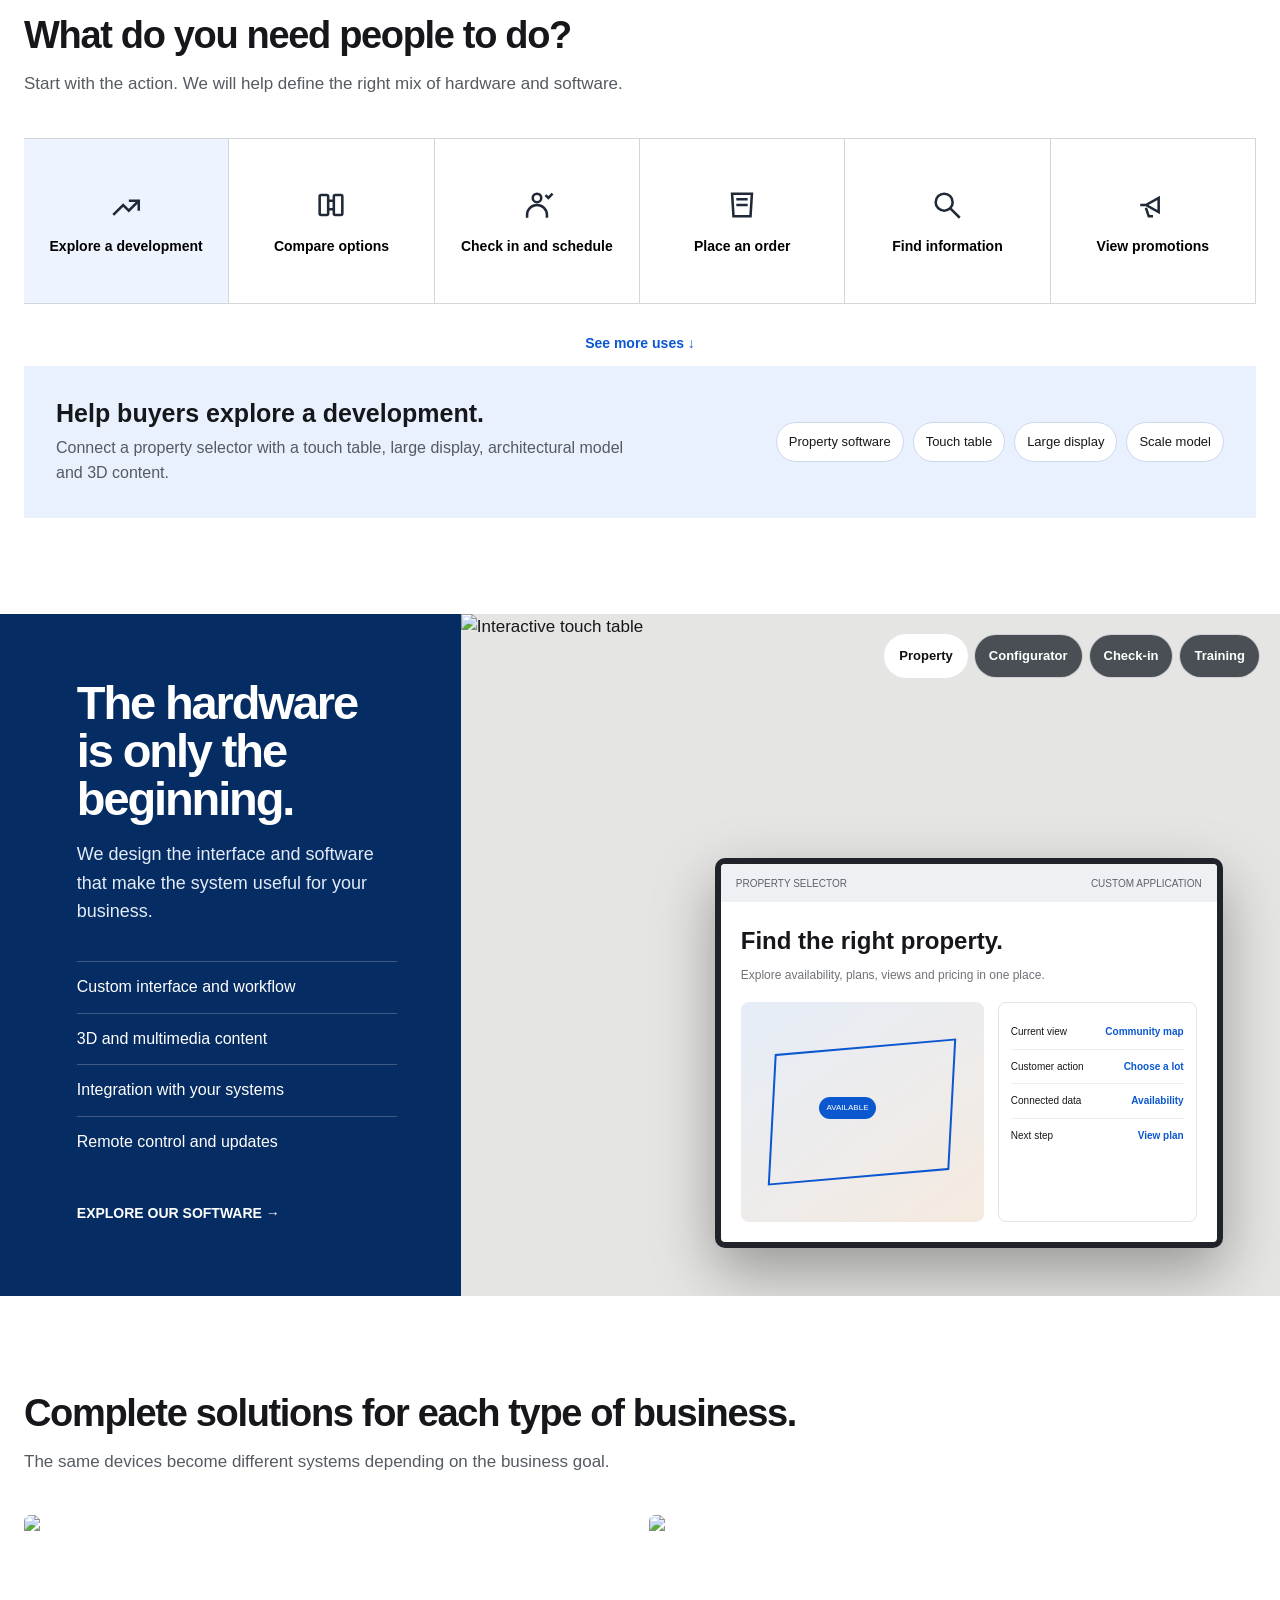
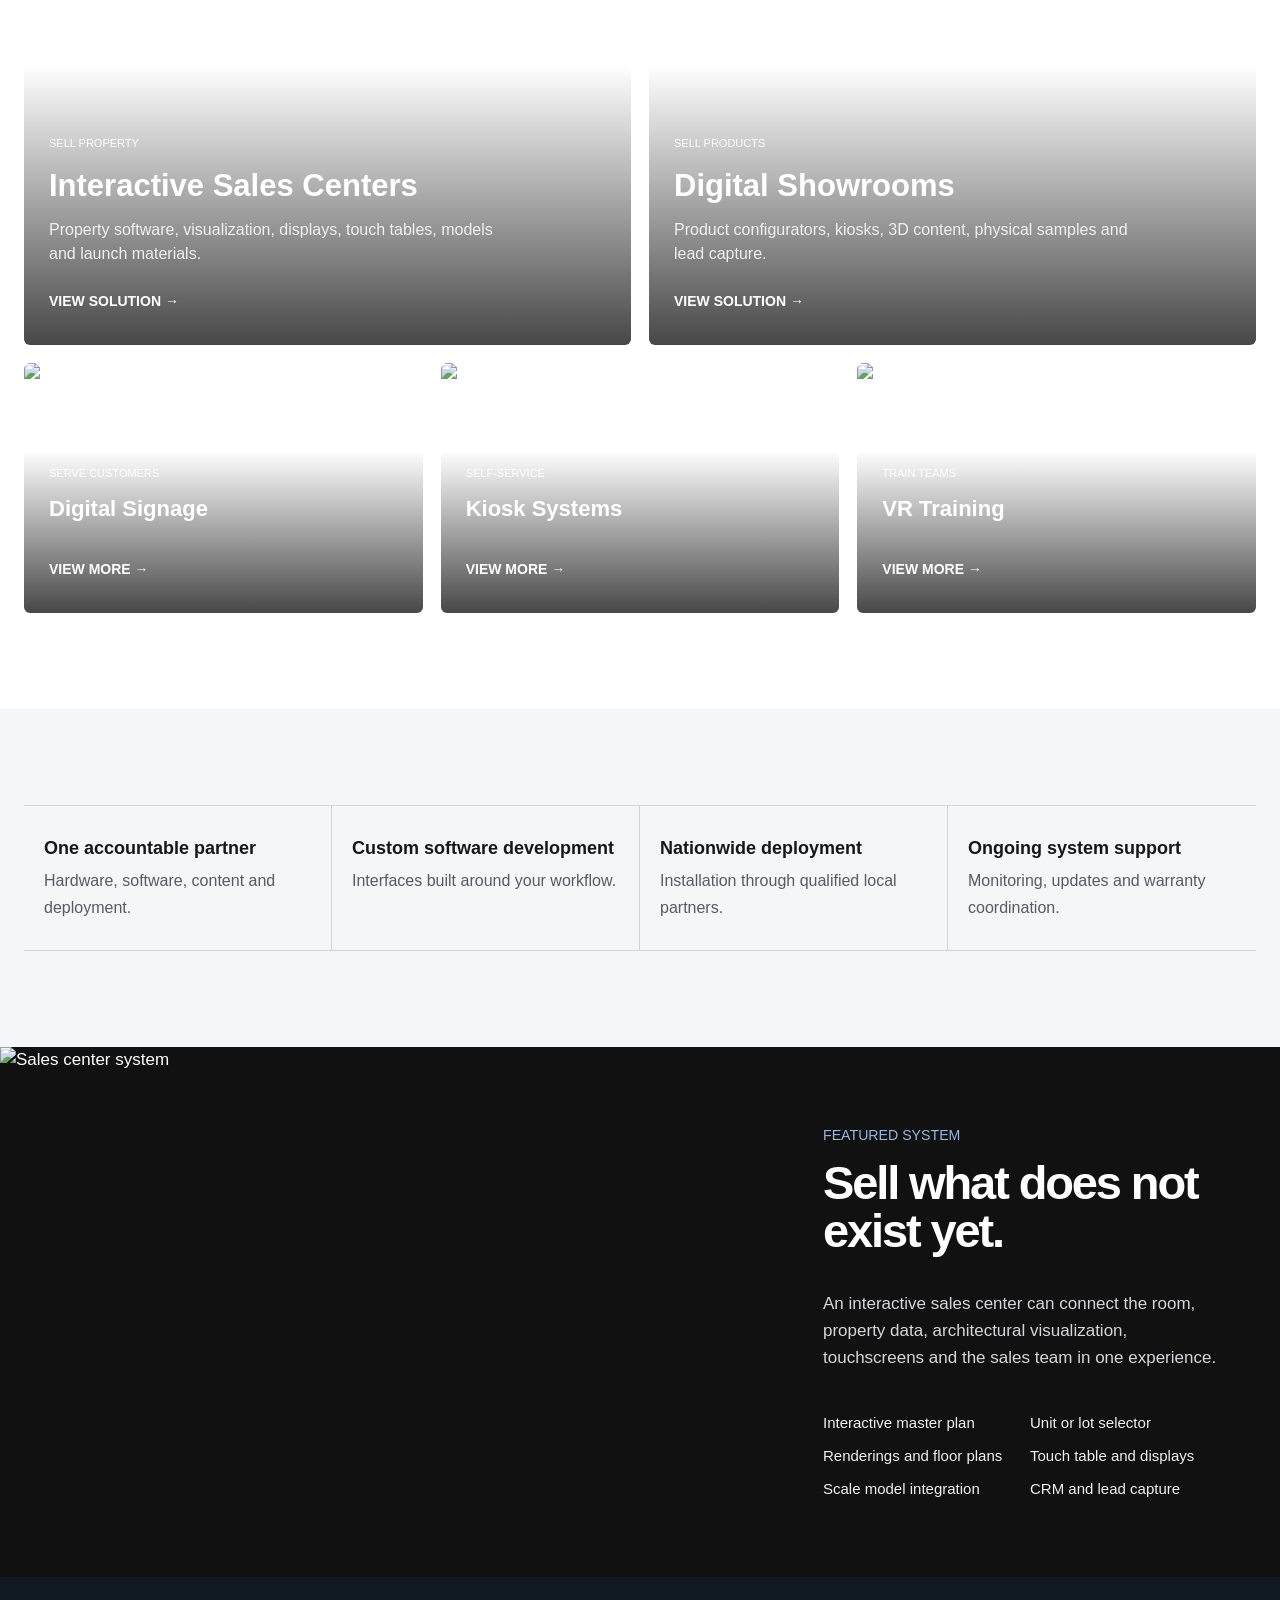
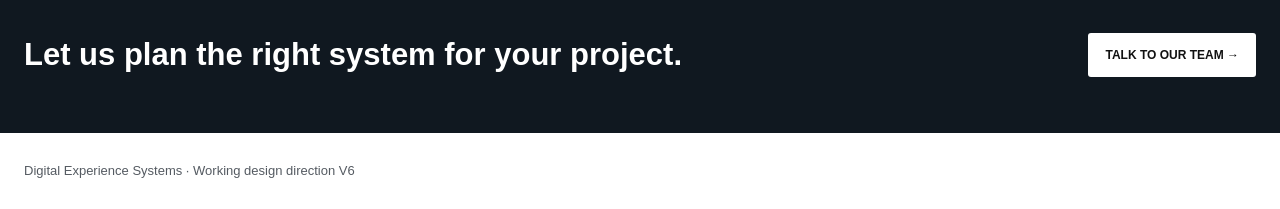
==== commit d5301ff5: "Improve readability and responsive comfort" ====
--- a/index.html
+++ b/index.html
@@ -19,6 +19,21 @@
 .case{display:grid;grid-template-columns:1.2fr .8fr;background:#111;color:#fff}.case-media{min-height:530px}.case-media img{width:100%;height:100%;object-fit:cover}.case-copy{padding:65px 55px;display:flex;flex-direction:column;justify-content:center}.case-copy small{color:#9ab8df}.case-copy h2{font-size:47px;line-height:1.02;letter-spacing:-.045em;margin:12px 0 18px}.case-copy p{color:#c8cbd0;line-height:1.55}.case-list{display:grid;grid-template-columns:1fr 1fr;gap:9px;margin-top:20px;font-size:12px;color:#e4e6e8}.final{background:#101820;color:#fff;padding:54px 0}.final .wrap{display:flex;justify-content:space-between;align-items:center;gap:30px}.final h2{font-size:31px;margin:0}.final a{background:#fff;color:#111;padding:12px 17px;font-size:12px;font-weight:650;border-radius:3px}footer{padding:28px 0;color:var(--muted);font-size:11px}
 @media(max-width:1000px){nav a:not(.cta){display:none}.hero{grid-template-columns:1fr}.hero-copy{padding:70px 28px}.hero-media{min-height:520px}.system-strip{grid-template-columns:repeat(3,1fr)}.need-grid{grid-template-columns:repeat(4,1fr)}.software-band,.case{grid-template-columns:1fr}.software-copy{padding:60px 28px}.software-visual{min-height:540px}.solutions-grid{grid-template-columns:1fr}.delivery{grid-template-columns:1fr 1fr}}
 @media(max-width:620px){.wrap{width:calc(100% - 28px)}.hero h1{font-size:49px}.hero-media{min-height:430px}.system-strip{display:flex;overflow-x:auto}.system{min-width:145px}.need-grid{grid-template-columns:1fr 1fr}.need-result{grid-template-columns:1fr}.need-parts{justify-content:flex-start}.software-copy h2{font-size:40px}.software-visual{min-height:470px}.screen{width:82%;right:4%;min-height:300px}.solution-small-row{grid-template-columns:1fr}.delivery{grid-template-columns:1fr}.case-copy{padding:48px 25px}.case-copy h2{font-size:39px}.final .wrap{display:block}.final a{display:inline-block;margin-top:22px}}
+/* Readability and visual-comfort pass */
+:root{--muted:#555b62;--line:#d3d5d8;--orange:#e84f28}
+html,body{width:100%;max-width:100%;overflow-x:hidden}body{font-size:17px;line-height:1.55}.wrap{width:min(var(--max),calc(100% - 48px))}main,section,.hero-copy,.hero-media,.software-copy,.software-visual,.case-copy,.case-media{min-width:0}img{max-width:100%}
+header{height:64px;background:rgba(255,255,255,.95);border-bottom-color:rgba(0,0,0,.08)}
+.brand{font-size:13px;line-height:1.15}.mark{width:28px;height:28px}
+nav{gap:27px;font-size:14px;font-weight:500}nav a{min-height:44px;display:inline-flex;align-items:center}nav .cta{padding:0 16px;font-weight:600}
+.hero p{font-size:18px;line-height:1.58;max-width:58ch;margin-top:27px}.actions{margin-top:33px}.btn{min-height:46px;padding:0 19px;font-size:14px;display:inline-flex;align-items:center}
+.section{padding:96px 0}.section-title{font-size:38px;line-height:1.12;margin-bottom:14px}.section-lead{font-size:17px;line-height:1.58;margin-bottom:40px;max-width:64ch}
+.system strong{font-size:15px;line-height:1.3;margin-top:12px}.system span{display:block;font-size:14px;line-height:1.4;margin-top:3px}
+.need-grid{grid-template-columns:repeat(6,1fr)}.need:nth-child(n+7){display:none}.need-grid.expanded{grid-template-columns:repeat(4,1fr)}.need-grid.expanded .need{display:flex}
+.need{padding:28px 14px 25px;min-height:164px;display:flex;flex-direction:column;align-items:center;justify-content:center}.need:focus-visible{outline:3px solid #78a8f4;outline-offset:-3px}.need svg{width:34px;height:34px;stroke-width:1.8;margin-bottom:15px}.need strong{font-size:14px}.need-result{padding:32px;grid-template-columns:minmax(0,1fr) auto;gap:28px;background:#e9f1ff}.need-result h3{font-size:25px;line-height:1.25}.need-result p{font-size:16px;line-height:1.55;max-width:64ch}.need-parts{gap:9px}.need-parts span{padding:9px 12px;font-size:13px}.more-uses{min-height:44px;margin:18px auto 0;border:0;background:transparent;color:var(--blue);font-size:14px;font-weight:600;cursor:pointer;display:flex;align-items:center}
+.software-copy p{font-size:18px;line-height:1.58;color:#e2ebf7;max-width:46ch}.software-copy li{padding:13px 0;font-size:16px}.software-copy a{min-height:44px;margin-top:24px;font-size:14px;font-weight:600;display:inline-flex;align-items:center}.ui-tabs button{min-height:44px;padding:0 14px;font-size:13px;font-weight:600;background:rgba(20,27,35,.74)}
+.solution-copy p{font-size:16px;line-height:1.5;color:#f0f1f2;max-width:52ch}.solution-copy a{min-height:44px;display:inline-flex;align-items:center;font-size:14px;font-weight:600}.delivery-item span{font-size:16px;line-height:1.5}.case-copy p{font-size:17px;line-height:1.6;color:#d5d7da;max-width:54ch}.case-list{gap:12px;margin-top:24px;font-size:15px;line-height:1.4;color:#eef0f2}.final a{min-height:44px;display:inline-flex;align-items:center}footer{font-size:13px}
+@media(max-width:1000px){.section{padding:84px 0}.system-strip{gap:22px 16px}.need-grid,.need-grid.expanded{grid-template-columns:repeat(3,1fr)}.need:nth-child(3n){border-right:0}.software-copy{padding-top:72px;padding-bottom:72px}}
+@media(max-width:620px){body{font-size:16px}.wrap{width:calc(100% - 32px)}header{height:60px}.brand{font-size:12px}nav{font-size:14px}.hero{min-height:0;width:100%}.hero-copy{width:100%;max-width:100vw;padding:64px 20px 58px}.hero h1{width:100%;max-width:100%;font-size:clamp(40px,12vw,50px);line-height:1.03;letter-spacing:-.045em;overflow-wrap:break-word}.hero p{width:100%;max-width:100%;font-size:17px;line-height:1.58}.actions{display:grid;width:100%}.btn{width:100%;min-width:0;min-height:48px;justify-content:center;text-align:center}.hero-media{width:100%;min-height:390px}.section{padding:72px 0}.section-title{font-size:32px}.section-lead{font-size:16px;margin-bottom:30px}.system-strip{gap:18px;scroll-snap-type:x mandatory;padding-bottom:12px}.system{min-width:72vw;scroll-snap-align:start}.system-img{height:210px}.need-grid,.need-grid.expanded{grid-template-columns:minmax(0,1fr) minmax(0,1fr)}.need{min-width:0;min-height:144px;padding:22px 10px;border-bottom:1px solid var(--line)}.need:nth-child(3n){border-right:1px solid var(--line)}.need:nth-child(2n){border-right:0}.need svg{width:32px;height:32px}.need-result{grid-template-columns:minmax(0,1fr);padding:26px 20px}.need-result p{font-size:16px}.need-parts{justify-content:flex-start}.software-copy p{font-size:17px}.software-copy li{font-size:16px}.software-visual{min-height:520px}.ui-tabs{left:12px;right:12px;top:12px;justify-content:flex-start;overflow-x:auto;flex-wrap:nowrap}.ui-tabs button{flex:0 0 auto}.screen{width:92%;right:4%;bottom:4%;min-height:310px}.screen-body{padding:16px}.screen-layout{grid-template-columns:1fr;height:230px}.screen-list{display:none}.solution-copy p{font-size:16px}.delivery-item{padding:26px 6px}.case-copy p{font-size:16px}.case-list{font-size:14px}.final h2{font-size:28px}}
 </style>
 </head>
 <body>
@@ -42,7 +57,7 @@
 <button class="need" data-need="promote"><svg viewBox="0 0 24 24"><path d="M3 12h4l9-5v10l-9-5H3z"/><path d="M7 14l2 6h3"/></svg><strong>View promotions</strong></button>
 <button class="need" data-need="configure"><svg viewBox="0 0 24 24"><circle cx="12" cy="12" r="3"/><path d="M12 2v4M12 18v4M2 12h4M18 12h4M5 5l3 3M16 16l3 3M19 5l-3 3M8 16l-3 3"/></svg><strong>Configure products</strong></button>
 <button class="need" data-need="train"><svg viewBox="0 0 24 24"><path d="M4 17l5-10 4 6 3-5 4 9"/><circle cx="8" cy="5" r="2"/><path d="M3 21h18"/></svg><strong>Train safely</strong></button>
-</div><div class="need-result"><div><h3 id="needTitle">Help buyers explore a development.</h3><p id="needText">Connect a property selector with a touch table, large display, architectural model and 3D content.</p></div><div class="need-parts" id="needParts"><span>Property software</span><span>Touch table</span><span>Large display</span><span>Scale model</span></div></div></div></section>
+</div><button class="more-uses" id="moreUses" type="button" aria-expanded="false">See more uses ↓</button><div class="need-result"><div><h3 id="needTitle">Help buyers explore a development.</h3><p id="needText">Connect a property selector with a touch table, large display, architectural model and 3D content.</p></div><div class="need-parts" id="needParts"><span>Property software</span><span>Touch table</span><span>Large display</span><span>Scale model</span></div></div></div></section>
 <section id="software" class="software-band"><div class="software-copy"><h2>The hardware is only the beginning.</h2><p>We design the interface and software that make the system useful for your business.</p><ul><li>Custom interface and workflow</li><li>3D and multimedia content</li><li>Integration with your systems</li><li>Remote control and updates</li></ul><a href="#">EXPLORE OUR SOFTWARE →</a></div><div class="software-visual"><img class="photo" src="https://prodisplay.com/wp-content/uploads/2022/03/touch-table-people-black.png" alt="Interactive touch table"><div class="ui-tabs"><button class="active" data-ui="property">Property</button><button data-ui="product">Configurator</button><button data-ui="checkin">Check-in</button><button data-ui="training">Training</button></div><div class="screen"><div class="screen-top"><span id="screenLabel">PROPERTY SELECTOR</span><span>CUSTOM APPLICATION</span></div><div class="screen-body"><h3 id="screenTitle">Find the right property.</h3><p id="screenText">Explore availability, plans, views and pricing in one place.</p><div class="screen-layout"><div class="visual-map" id="visualMap"></div><div class="screen-list" id="screenList"><div><span>Current view</span><b>Community map</b></div><div><span>Customer action</span><b>Choose a lot</b></div><div><span>Connected data</span><b>Availability</b></div><div><span>Next step</span><b>View plan</b></div></div></div></div></div></div></section>
 <section id="solutions" class="section"><div class="wrap"><h2 class="section-title">Complete solutions for each type of business.</h2><p class="section-lead">The same devices become different systems depending on the business goal.</p><div class="solutions-grid">
 <article class="solution-large"><img src="https://rendimension.com/images/blog/sales-center-technology-hero.webp" alt="Interactive sales center"><div class="solution-copy"><small>SELL PROPERTY</small><h3>Interactive Sales Centers</h3><p>Property software, visualization, displays, touch tables, models and launch materials.</p><a href="#">VIEW SOLUTION →</a></div></article>
@@ -54,7 +69,8 @@
 <script>
 const needs={property:{title:"Help buyers explore a development.",text:"Connect a property selector with a touch table, large display, architectural model and 3D content.",parts:["Property software","Touch table","Large display","Scale model"]},compare:{title:"Help customers compare products and options.",text:"Use a product configurator with a kiosk, 3D content, physical samples and lead capture.",parts:["Configurator","Kiosk","3D products","Lead capture"]},checkin:{title:"Make check-in simple and fast.",text:"Connect a kiosk to appointments, visitor records, queues, printers or scanners.",parts:["Check-in app","Kiosk","Queue display","Integration"]},order:{title:"Let customers place orders without waiting.",text:"Combine an ordering interface with a kiosk, payment device, kitchen or POS connection.",parts:["Ordering app","Kiosk","Payment","POS integration"]},find:{title:"Help people find the right place or information.",text:"Use interactive wayfinding, directories and digital signage across one or many locations.",parts:["Wayfinding","Directories","Displays","CMS"]},promote:{title:"Keep promotions visible and current.",text:"Manage campaigns, menus and messages across displays from one central system.",parts:["Digital signage","CMS","Content","Remote control"]},configure:{title:"Let customers build the product they want.",text:"Combine a custom configurator with product data, finishes, pricing and a sales workflow.",parts:["Configurator","Product data","3D content","Sales handoff"]},train:{title:"Let employees practice before real risk.",text:"Connect custom VR scenarios to assessment, progress and an instructor dashboard.",parts:["VR scenario","Headsets","Assessment","Dashboard"]}};
 document.querySelectorAll(".need").forEach(b=>b.addEventListener("click",()=>{document.querySelectorAll(".need").forEach(x=>x.classList.toggle("active",x===b));const n=needs[b.dataset.need];needTitle.textContent=n.title;needText.textContent=n.text;needParts.innerHTML=n.parts.map(x=>"<span>"+x+"</span>").join("")}));
+moreUses.addEventListener("click",()=>{const grid=document.querySelector(".need-grid");const expanded=grid.classList.toggle("expanded");moreUses.setAttribute("aria-expanded",expanded);moreUses.textContent=expanded?"Show fewer uses ↑":"See more uses ↓"});
 const screens={property:{label:"PROPERTY SELECTOR",title:"Find the right property.",text:"Explore availability, plans, views and pricing in one place.",rows:[["Current view","Community map"],["Customer action","Choose a lot"],["Connected data","Availability"],["Next step","View plan"]]},product:{label:"PRODUCT CONFIGURATOR",title:"Build the product you want.",text:"Compare finishes, options and pricing without filling the showroom.",rows:[["Current view","Product catalog"],["Customer action","Change finishes"],["Connected data","Pricing"],["Next step","Save selection"]]},checkin:{label:"CUSTOMER CHECK-IN",title:"Make check-in simple.",text:"Register, confirm appointments or join a queue.",rows:[["Current view","Welcome"],["Customer action","Enter details"],["Connected data","Appointments"],["Next step","Join queue"]]},training:{label:"TRAINING DASHBOARD",title:"Track training that matters.",text:"See progress, scores and next assignments across teams.",rows:[["Current view","Team progress"],["Customer action","Review score"],["Connected data","Training records"],["Next step","Assign module"]]}};
 document.querySelectorAll("[data-ui]").forEach(b=>b.addEventListener("click",()=>{document.querySelectorAll("[data-ui]").forEach(x=>x.classList.toggle("active",x===b));const s=screens[b.dataset.ui];screenLabel.textContent=s.label;screenTitle.textContent=s.title;screenText.textContent=s.text;screenList.innerHTML=s.rows.map(r=>"<div><span>"+r[0]+"</span><b>"+r[1]+"</b></div>").join("")}));
 </script>
-</body></html>+</body></html>
